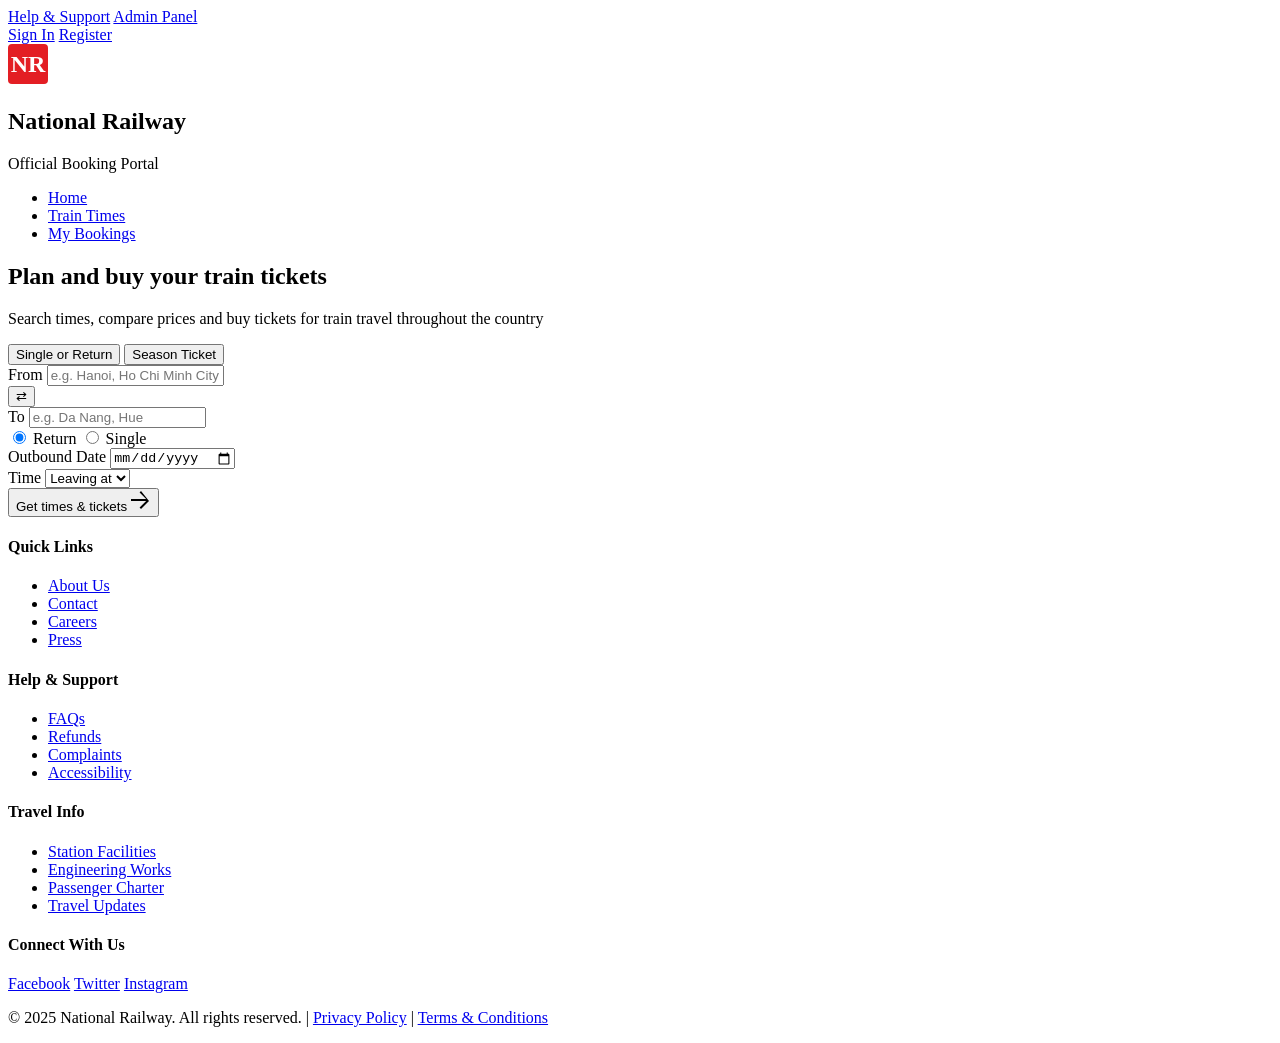
==== src/main/resources/static/index.html @ 2c06e103 "feat: Add complete frontend HTML pages for railway booking - Add homepage with train search - Add lo" ====
<!DOCTYPE html>
<html lang="en">
<head>
    <meta charset="UTF-8">
    <meta name="viewport" content="width=device-width, initial-scale=1.0">
    <title>National Railway - Book Train Tickets</title>
    <link rel="stylesheet" href="css/style.css">
    
    <!-- API Configuration -->
    <script src="js/config.js"></script>
    <!-- Mock API - Để test không cần backend -->
    <script src="js/mock-api.js"></script>
</head>
<body>
    <!-- Top Bar -->
    <div class="top-bar">
        <div class="container">
            <div class="top-bar-content">
                <div class="top-links">
                    <a href="#">Help & Support</a>
                    <a href="admin.html">Admin Panel</a>
                </div>
                <div class="top-auth">
                    <a href="login.html" class="btn-link">Sign In</a>
                    <a href="register.html" class="btn-link">Register</a>
                </div>
            </div>
        </div>
    </div>

    <header>
        <nav class="navbar">
            <div class="container">
                <div class="logo">
                    <div class="logo-icon">
                        <svg width="40" height="40" viewBox="0 0 40 40">
                            <rect width="40" height="40" fill="#E31E24" rx="4"/>
                            <text x="20" y="28" font-size="24" font-weight="bold" fill="white" text-anchor="middle">NR</text>
                        </svg>
                    </div>
                    <div class="logo-text">
                        <h1>National Railway</h1>
                        <span>Official Booking Portal</span>
                    </div>
                </div>
                <ul class="nav-menu">
                    <li><a href="index.html" class="active">Home</a></li>
                    <li><a href="times.html">Train Times</a></li>
                    <li><a href="bookings.html">My Bookings</a></li>
                </ul>
            </div>
        </nav>
    </header>

    <main>
        <section class="hero-banner">
            <div class="container">
                <div class="hero-content">
                    <h2>Plan and buy your train tickets</h2>
                    <p>Search times, compare prices and buy tickets for train travel throughout the country</p>
                </div>
            </div>
        </section>

        <section class="search-section">
            <div class="container">
                <div class="journey-planner">
                    <div class="planner-tabs">
                        <button class="tab-btn active">Single or Return</button>
                        <button class="tab-btn">Season Ticket</button>
                    </div>
                    <form id="searchForm" class="journey-form">
                        <div class="form-main">
                            <div class="journey-stations">
                                <div class="station-input-group autocomplete-wrapper">
                                    <label for="source">From</label>
                                    <input type="text" id="source" name="source" placeholder="e.g. Hanoi, Ho Chi Minh City" required autocomplete="off">
                                    <div id="source-suggestions" class="suggestions-box"></div>
                                </div>
                                <button type="button" class="swap-btn" title="Swap stations">⇄</button>
                                <div class="station-input-group autocomplete-wrapper">
                                    <label for="destination">To</label>
                                    <input type="text" id="destination" name="destination" placeholder="e.g. Da Nang, Hue" required autocomplete="off">
                                    <div id="destination-suggestions" class="suggestions-box"></div>
                                </div>
                            </div>
                            
                            <div class="journey-details">
                                <div class="detail-group">
                                    <label>
                                        <input type="radio" name="journeyType" value="return" checked> Return
                                    </label>
                                    <label>
                                        <input type="radio" name="journeyType" value="single"> Single
                                    </label>
                                </div>
                                
                                <div class="date-time-group">
                                    <div class="form-field">
                                        <label for="outbound-date">Outbound Date</label>
                                        <input type="date" id="outbound-date" name="date" required>
                                    </div>
                                    <div class="form-field">
                                        <label for="outbound-time">Time</label>
                                        <select id="outbound-time">
                                            <option>Leaving at</option>
                                            <option>Arriving by</option>
                                        </select>
                                    </div>
                                </div>
                            </div>
                            
                            <div class="journey-actions">
                                <button type="submit" class="btn-search">
                                    <span>Get times & tickets</span>
                                    <svg width="20" height="20" viewBox="0 0 20 20" fill="currentColor">
                                        <path d="M10 0L8.59 1.41 15.17 8H0v2h15.17l-6.58 6.59L10 18l8-8z"/>
                                    </svg>
                                </button>
                            </div>
                        </div>
                    </form>
                </div>
            </div>
        </section>
    </main>

    <footer class="footer">
        <div class="container">
            <div class="footer-content">
                <div class="footer-section">
                    <h4>Quick Links</h4>
                    <ul>
                        <li><a href="#">About Us</a></li>
                        <li><a href="#">Contact</a></li>
                        <li><a href="#">Careers</a></li>
                        <li><a href="#">Press</a></li>
                    </ul>
                </div>
                <div class="footer-section">
                    <h4>Help & Support</h4>
                    <ul>
                        <li><a href="#">FAQs</a></li>
                        <li><a href="#">Refunds</a></li>
                        <li><a href="#">Complaints</a></li>
                        <li><a href="#">Accessibility</a></li>
                    </ul>
                </div>
                <div class="footer-section">
                    <h4>Travel Info</h4>
                    <ul>
                        <li><a href="#">Station Facilities</a></li>
                        <li><a href="#">Engineering Works</a></li>
                        <li><a href="#">Passenger Charter</a></li>
                        <li><a href="#">Travel Updates</a></li>
                    </ul>
                </div>
                <div class="footer-section">
                    <h4>Connect With Us</h4>
                    <div class="social-links">
                        <a href="#">Facebook</a>
                        <a href="#">Twitter</a>
                        <a href="#">Instagram</a>
                    </div>
                </div>
            </div>
            <div class="footer-bottom">
                <p>&copy; 2025 National Railway. All rights reserved. | <a href="#">Privacy Policy</a> | <a href="#">Terms & Conditions</a></p>
            </div>
        </div>
    </footer>

    <script src="js/animations.js"></script>
    <script src="js/autocomplete.js"></script>
    <script src="js/main.js"></script>
</body>
</html>
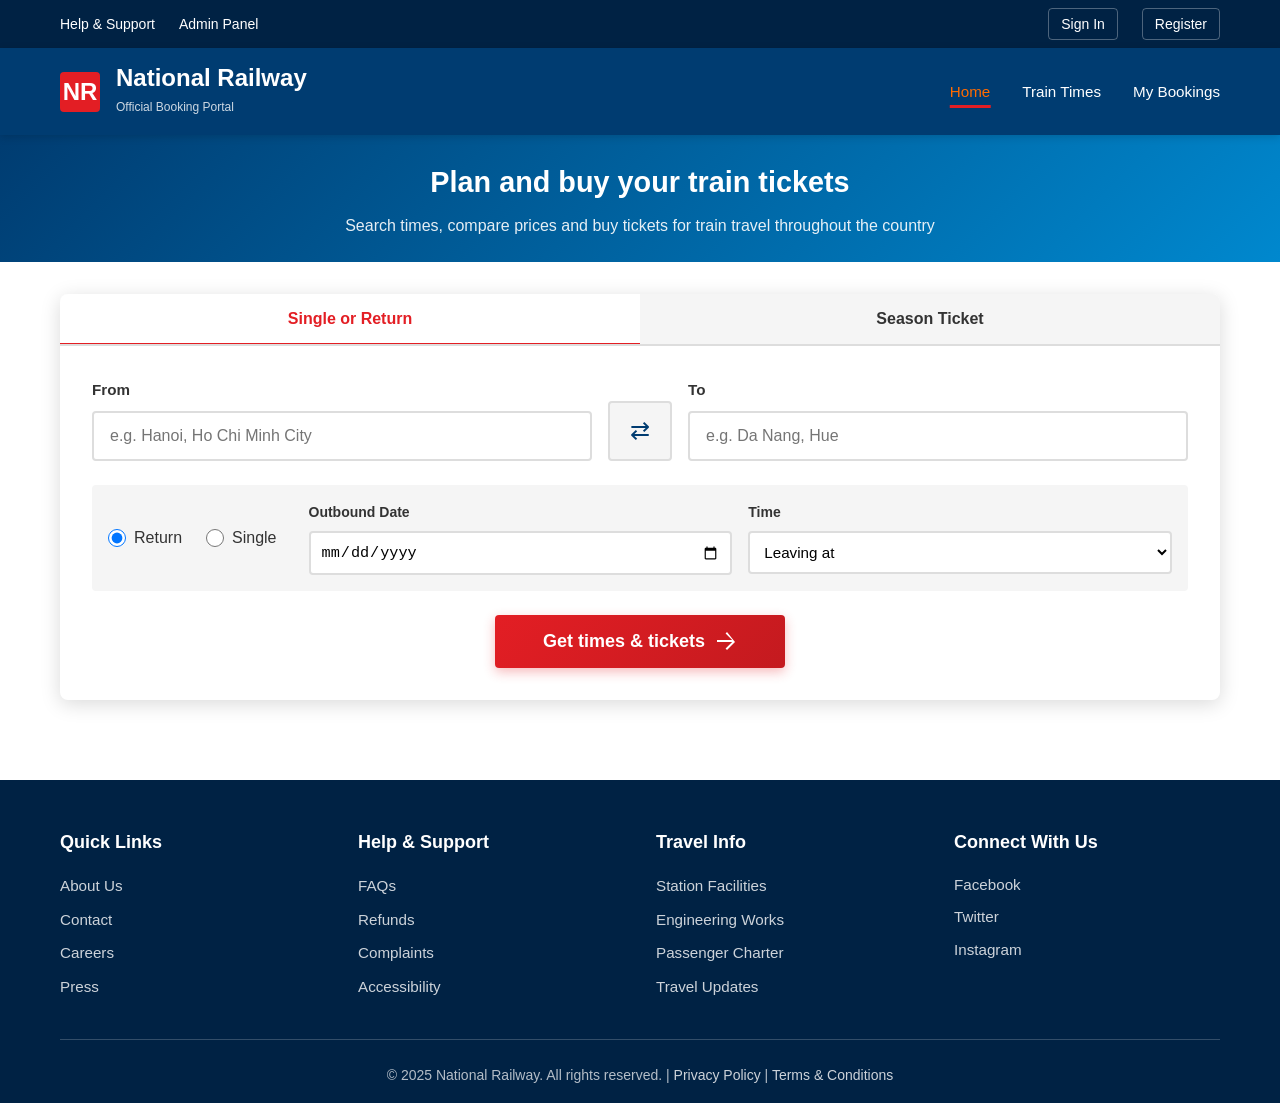
==== commit 3ee3d775: "feat: connect login frontend to backend" ====
--- a/src/main/resources/static/index.html
+++ b/src/main/resources/static/index.html
@@ -1,177 +1,230 @@
 <!DOCTYPE html>
 <html lang="en">
-<head>
-    <meta charset="UTF-8">
-    <meta name="viewport" content="width=device-width, initial-scale=1.0">
+  <head>
+    <meta charset="UTF-8" />
+    <meta name="viewport" content="width=device-width, initial-scale=1.0" />
     <title>National Railway - Book Train Tickets</title>
-    <link rel="stylesheet" href="css/style.css">
-    
+    <link rel="stylesheet" href="css/style.css" />
+
     <!-- API Configuration -->
     <script src="js/config.js"></script>
     <!-- Mock API - Để test không cần backend -->
     <script src="js/mock-api.js"></script>
-</head>
-<body>
+  </head>
+  <body>
     <!-- Top Bar -->
     <div class="top-bar">
+      <div class="container">
+        <div class="top-bar-content">
+          <div class="top-links">
+            <a href="#">Help & Support</a>
+            <a href="admin.html">Admin Panel</a>
+          </div>
+          <div class="top-auth">
+            <a href="login.html" class="btn-link">Sign In</a>
+            <a href="register.html" class="btn-link">Register</a>
+          </div>
+        </div>
+      </div>
+    </div>
+
+    <header>
+      <nav class="navbar">
         <div class="container">
-            <div class="top-bar-content">
-                <div class="top-links">
-                    <a href="#">Help & Support</a>
-                    <a href="admin.html">Admin Panel</a>
+          <div class="logo">
+            <div class="logo-icon">
+              <svg width="40" height="40" viewBox="0 0 40 40">
+                <rect width="40" height="40" fill="#E31E24" rx="4" />
+                <text
+                  x="20"
+                  y="28"
+                  font-size="24"
+                  font-weight="bold"
+                  fill="white"
+                  text-anchor="middle"
+                >
+                  NR
+                </text>
+              </svg>
+            </div>
+            <div class="logo-text">
+              <h1>National Railway</h1>
+              <span>Official Booking Portal</span>
+            </div>
+          </div>
+          <ul class="nav-menu">
+            <li><a href="index.html" class="active">Home</a></li>
+            <li><a href="times.html">Train Times</a></li>
+            <li><a href="bookings.html">My Bookings</a></li>
+          </ul>
+        </div>
+      </nav>
+    </header>
+
+    <main>
+      <section class="hero-banner">
+        <div class="container">
+          <div class="hero-content">
+            <h2>Plan and buy your train tickets</h2>
+            <p>
+              Search times, compare prices and buy tickets for train travel
+              throughout the country
+            </p>
+          </div>
+        </div>
+      </section>
+
+      <section class="search-section">
+        <div class="container">
+          <div class="journey-planner">
+            <div class="planner-tabs">
+              <button class="tab-btn active">Single or Return</button>
+              <button class="tab-btn">Season Ticket</button>
+            </div>
+            <form id="searchForm" class="journey-form">
+              <div class="form-main">
+                <div class="journey-stations">
+                  <div class="station-input-group autocomplete-wrapper">
+                    <label for="source">From</label>
+                    <input
+                      type="text"
+                      id="source"
+                      name="source"
+                      placeholder="e.g. Hanoi, Ho Chi Minh City"
+                      required
+                      autocomplete="off"
+                    />
+                    <div id="source-suggestions" class="suggestions-box"></div>
+                  </div>
+                  <button type="button" class="swap-btn" title="Swap stations">
+                    ⇄
+                  </button>
+                  <div class="station-input-group autocomplete-wrapper">
+                    <label for="destination">To</label>
+                    <input
+                      type="text"
+                      id="destination"
+                      name="destination"
+                      placeholder="e.g. Da Nang, Hue"
+                      required
+                      autocomplete="off"
+                    />
+                    <div
+                      id="destination-suggestions"
+                      class="suggestions-box"
+                    ></div>
+                  </div>
                 </div>
-                <div class="top-auth">
-                    <a href="login.html" class="btn-link">Sign In</a>
-                    <a href="register.html" class="btn-link">Register</a>
+
+                <div class="journey-details">
+                  <div class="detail-group">
+                    <label>
+                      <input
+                        type="radio"
+                        name="journeyType"
+                        value="return"
+                        checked
+                      />
+                      Return
+                    </label>
+                    <label>
+                      <input type="radio" name="journeyType" value="single" />
+                      Single
+                    </label>
+                  </div>
+
+                  <div class="date-time-group">
+                    <div class="form-field">
+                      <label for="outbound-date">Outbound Date</label>
+                      <input
+                        type="date"
+                        id="outbound-date"
+                        name="date"
+                        required
+                      />
+                    </div>
+                    <div class="form-field">
+                      <label for="outbound-time">Time</label>
+                      <select id="outbound-time">
+                        <option>Leaving at</option>
+                        <option>Arriving by</option>
+                      </select>
+                    </div>
+                  </div>
                 </div>
-            </div>
-        </div>
-    </div>
-
-    <header>
-        <nav class="navbar">
-            <div class="container">
-                <div class="logo">
-                    <div class="logo-icon">
-                        <svg width="40" height="40" viewBox="0 0 40 40">
-                            <rect width="40" height="40" fill="#E31E24" rx="4"/>
-                            <text x="20" y="28" font-size="24" font-weight="bold" fill="white" text-anchor="middle">NR</text>
-                        </svg>
-                    </div>
-                    <div class="logo-text">
-                        <h1>National Railway</h1>
-                        <span>Official Booking Portal</span>
-                    </div>
+
+                <div class="journey-actions">
+                  <button type="submit" class="btn-search">
+                    <span>Get times & tickets</span>
+                    <svg
+                      width="20"
+                      height="20"
+                      viewBox="0 0 20 20"
+                      fill="currentColor"
+                    >
+                      <path
+                        d="M10 0L8.59 1.41 15.17 8H0v2h15.17l-6.58 6.59L10 18l8-8z"
+                      />
+                    </svg>
+                  </button>
                 </div>
-                <ul class="nav-menu">
-                    <li><a href="index.html" class="active">Home</a></li>
-                    <li><a href="times.html">Train Times</a></li>
-                    <li><a href="bookings.html">My Bookings</a></li>
-                </ul>
-            </div>
-        </nav>
-    </header>
-
-    <main>
-        <section class="hero-banner">
-            <div class="container">
-                <div class="hero-content">
-                    <h2>Plan and buy your train tickets</h2>
-                    <p>Search times, compare prices and buy tickets for train travel throughout the country</p>
-                </div>
-            </div>
-        </section>
-
-        <section class="search-section">
-            <div class="container">
-                <div class="journey-planner">
-                    <div class="planner-tabs">
-                        <button class="tab-btn active">Single or Return</button>
-                        <button class="tab-btn">Season Ticket</button>
-                    </div>
-                    <form id="searchForm" class="journey-form">
-                        <div class="form-main">
-                            <div class="journey-stations">
-                                <div class="station-input-group autocomplete-wrapper">
-                                    <label for="source">From</label>
-                                    <input type="text" id="source" name="source" placeholder="e.g. Hanoi, Ho Chi Minh City" required autocomplete="off">
-                                    <div id="source-suggestions" class="suggestions-box"></div>
-                                </div>
-                                <button type="button" class="swap-btn" title="Swap stations">⇄</button>
-                                <div class="station-input-group autocomplete-wrapper">
-                                    <label for="destination">To</label>
-                                    <input type="text" id="destination" name="destination" placeholder="e.g. Da Nang, Hue" required autocomplete="off">
-                                    <div id="destination-suggestions" class="suggestions-box"></div>
-                                </div>
-                            </div>
-                            
-                            <div class="journey-details">
-                                <div class="detail-group">
-                                    <label>
-                                        <input type="radio" name="journeyType" value="return" checked> Return
-                                    </label>
-                                    <label>
-                                        <input type="radio" name="journeyType" value="single"> Single
-                                    </label>
-                                </div>
-                                
-                                <div class="date-time-group">
-                                    <div class="form-field">
-                                        <label for="outbound-date">Outbound Date</label>
-                                        <input type="date" id="outbound-date" name="date" required>
-                                    </div>
-                                    <div class="form-field">
-                                        <label for="outbound-time">Time</label>
-                                        <select id="outbound-time">
-                                            <option>Leaving at</option>
-                                            <option>Arriving by</option>
-                                        </select>
-                                    </div>
-                                </div>
-                            </div>
-                            
-                            <div class="journey-actions">
-                                <button type="submit" class="btn-search">
-                                    <span>Get times & tickets</span>
-                                    <svg width="20" height="20" viewBox="0 0 20 20" fill="currentColor">
-                                        <path d="M10 0L8.59 1.41 15.17 8H0v2h15.17l-6.58 6.59L10 18l8-8z"/>
-                                    </svg>
-                                </button>
-                            </div>
-                        </div>
-                    </form>
-                </div>
-            </div>
-        </section>
+              </div>
+            </form>
+          </div>
+        </div>
+      </section>
     </main>
 
     <footer class="footer">
-        <div class="container">
-            <div class="footer-content">
-                <div class="footer-section">
-                    <h4>Quick Links</h4>
-                    <ul>
-                        <li><a href="#">About Us</a></li>
-                        <li><a href="#">Contact</a></li>
-                        <li><a href="#">Careers</a></li>
-                        <li><a href="#">Press</a></li>
-                    </ul>
-                </div>
-                <div class="footer-section">
-                    <h4>Help & Support</h4>
-                    <ul>
-                        <li><a href="#">FAQs</a></li>
-                        <li><a href="#">Refunds</a></li>
-                        <li><a href="#">Complaints</a></li>
-                        <li><a href="#">Accessibility</a></li>
-                    </ul>
-                </div>
-                <div class="footer-section">
-                    <h4>Travel Info</h4>
-                    <ul>
-                        <li><a href="#">Station Facilities</a></li>
-                        <li><a href="#">Engineering Works</a></li>
-                        <li><a href="#">Passenger Charter</a></li>
-                        <li><a href="#">Travel Updates</a></li>
-                    </ul>
-                </div>
-                <div class="footer-section">
-                    <h4>Connect With Us</h4>
-                    <div class="social-links">
-                        <a href="#">Facebook</a>
-                        <a href="#">Twitter</a>
-                        <a href="#">Instagram</a>
-                    </div>
-                </div>
-            </div>
-            <div class="footer-bottom">
-                <p>&copy; 2025 National Railway. All rights reserved. | <a href="#">Privacy Policy</a> | <a href="#">Terms & Conditions</a></p>
-            </div>
-        </div>
+      <div class="container">
+        <div class="footer-content">
+          <div class="footer-section">
+            <h4>Quick Links</h4>
+            <ul>
+              <li><a href="#">About Us</a></li>
+              <li><a href="#">Contact</a></li>
+              <li><a href="#">Careers</a></li>
+              <li><a href="#">Press</a></li>
+            </ul>
+          </div>
+          <div class="footer-section">
+            <h4>Help & Support</h4>
+            <ul>
+              <li><a href="#">FAQs</a></li>
+              <li><a href="#">Refunds</a></li>
+              <li><a href="#">Complaints</a></li>
+              <li><a href="#">Accessibility</a></li>
+            </ul>
+          </div>
+          <div class="footer-section">
+            <h4>Travel Info</h4>
+            <ul>
+              <li><a href="#">Station Facilities</a></li>
+              <li><a href="#">Engineering Works</a></li>
+              <li><a href="#">Passenger Charter</a></li>
+              <li><a href="#">Travel Updates</a></li>
+            </ul>
+          </div>
+          <div class="footer-section">
+            <h4>Connect With Us</h4>
+            <div class="social-links">
+              <a href="#">Facebook</a>
+              <a href="#">Twitter</a>
+              <a href="#">Instagram</a>
+            </div>
+          </div>
+        </div>
+        <div class="footer-bottom">
+          <p>
+            &copy; 2025 National Railway. All rights reserved. |
+            <a href="#">Privacy Policy</a> | <a href="#">Terms & Conditions</a>
+          </p>
+        </div>
+      </div>
     </footer>
 
     <script src="js/animations.js"></script>
     <script src="js/autocomplete.js"></script>
     <script src="js/main.js"></script>
-</body>
+  </body>
 </html>
--- a/src/main/resources/static/css/style.css
+++ b/src/main/resources/static/css/style.css
@@ -0,0 +1,2717 @@
+* {
+    margin: 0;
+    padding: 0;
+    box-sizing: border-box;
+}
+
+:root {
+    /* National Rail UK Colors */
+    --primary-red: #E31E24;
+    --primary-navy: #003C71;
+    --dark-navy: #002244;
+    --light-blue: #0088CE;
+    --success-green: #00AA4F;
+    --warning-orange: #FF6B00;
+    --dark-text: #333333;
+    --light-gray: #F5F5F5;
+    --border-gray: #DDDDDD;
+    --white: #FFFFFF;
+}
+
+/* Smooth Scrolling */
+html {
+    scroll-behavior: smooth;
+    scroll-padding-top: 100px;
+}
+
+body {
+    font-family: -apple-system, BlinkMacSystemFont, 'Segoe UI', 'Helvetica Neue', Arial, sans-serif;
+    line-height: 1.6;
+    color: var(--dark-text);
+    background-color: var(--white);
+    overflow-x: hidden;
+    margin: 0;
+    padding: 0;
+}
+
+/* Keyframe Animations */
+@keyframes trainMove {
+    0% {
+        transform: translateX(-100%);
+    }
+    100% {
+        transform: translateX(100vw);
+    }
+}
+
+@keyframes smokeAnimation {
+    0% {
+        transform: translateY(0) scale(1);
+        opacity: 0.7;
+    }
+    100% {
+        transform: translateY(-50px) scale(1.5);
+        opacity: 0;
+    }
+}
+
+@keyframes fadeInUp {
+    from {
+        opacity: 0;
+        transform: translateY(30px);
+    }
+    to {
+        opacity: 1;
+        transform: translateY(0);
+    }
+}
+
+@keyframes fadeInDown {
+    from {
+        opacity: 0;
+        transform: translateY(-30px);
+    }
+    to {
+        opacity: 1;
+        transform: translateY(0);
+    }
+}
+
+@keyframes slideInLeft {
+    from {
+        opacity: 0;
+        transform: translateX(-50px);
+    }
+    to {
+        opacity: 1;
+        transform: translateX(0);
+    }
+}
+
+@keyframes slideInRight {
+    from {
+        opacity: 0;
+        transform: translateX(50px);
+    }
+    to {
+        opacity: 1;
+        transform: translateX(0);
+    }
+}
+
+@keyframes pulse {
+    0%, 100% {
+        transform: scale(1);
+    }
+    50% {
+        transform: scale(1.05);
+    }
+}
+
+@keyframes shimmer {
+    0% {
+        background-position: -1000px 0;
+    }
+    100% {
+        background-position: 1000px 0;
+    }
+}
+
+@keyframes float {
+    0%, 100% {
+        transform: translateY(0);
+    }
+    50% {
+        transform: translateY(-10px);
+    }
+}
+
+.container {
+    max-width: 1200px;
+    margin: 0 auto;
+    padding: 0 20px;
+}
+
+/* Top Bar */
+.top-bar {
+    background-color: var(--dark-navy);
+    color: white;
+    padding: 0.5rem 0;
+    font-size: 0.875rem;
+    position: relative;
+    z-index: 100;
+    animation: fadeInDown 0.3s ease-out;
+}
+
+.top-bar-content {
+    display: flex;
+    justify-content: space-between;
+    align-items: center;
+}
+
+.top-links, .top-auth {
+    display: flex;
+    gap: 1.5rem;
+}
+
+.top-bar a {
+    color: white;
+    text-decoration: none;
+    transition: all 0.3s ease;
+    position: relative;
+}
+
+.top-bar a::after {
+    content: '';
+    position: absolute;
+    bottom: -3px;
+    left: 0;
+    width: 0;
+    height: 2px;
+    background: var(--primary-red);
+    transition: width 0.3s ease;
+}
+
+.top-bar a:hover::after {
+    width: 100%;
+}
+
+.top-bar a:hover {
+    opacity: 0.9;
+    transform: translateY(-2px);
+}
+
+.btn-link {
+    padding: 0.25rem 0.75rem;
+    border: 1px solid rgba(255, 255, 255, 0.3);
+    border-radius: 4px;
+    transition: all 0.3s ease;
+}
+
+.btn-link:hover {
+    background: rgba(255, 255, 255, 0.1);
+    border-color: var(--primary-red);
+    transform: translateY(-2px);
+}
+
+.btn-link:hover::after {
+    display: none;
+}
+
+/* Navbar */
+.navbar {
+    background-color: var(--primary-navy);
+    color: white;
+    padding: 1rem 0;
+    box-shadow: 0 2px 8px rgba(0, 0, 0, 0.15);
+    position: relative;
+    z-index: 100;
+    animation: fadeInDown 0.4s ease-out 0.1s both;
+    transition: all 0.3s ease;
+}
+
+.navbar:hover {
+    box-shadow: 0 4px 12px rgba(0, 0, 0, 0.2);
+}
+
+.navbar .container {
+    display: flex;
+    justify-content: space-between;
+    align-items: center;
+}
+
+.logo {
+    display: flex;
+    align-items: center;
+    gap: 1rem;
+    animation: slideInLeft 0.5s ease-out 0.2s both;
+    cursor: pointer;
+    transition: transform 0.3s ease;
+}
+
+.logo:hover {
+    transform: scale(1.05);
+}
+
+.logo-icon svg {
+    display: block;
+    transition: transform 0.3s ease;
+}
+
+.logo:hover .logo-icon svg {
+    transform: rotate(5deg);
+}
+
+.logo-text h1 {
+    font-size: 1.5rem;
+    font-weight: 700;
+    color: white;
+    line-height: 1.2;
+    transition: color 0.3s ease;
+}
+
+.logo:hover .logo-text h1 {
+    color: var(--warning-orange);
+}
+
+.logo-text span {
+    font-size: 0.75rem;
+    color: rgba(255, 255, 255, 0.8);
+    font-weight: 400;
+}
+
+.nav-menu {
+    display: flex;
+    list-style: none;
+    gap: 2rem;
+    animation: slideInRight 1s ease-out 0.6s both;
+}
+
+.nav-menu li {
+    transform: translateY(0);
+    transition: transform 0.3s ease;
+}
+
+.nav-menu li:hover {
+    transform: translateY(-3px);
+}
+
+.nav-menu a {
+    color: white;
+    text-decoration: none;
+    font-weight: 500;
+    font-size: 0.95rem;
+    transition: all 0.3s ease;
+    padding: 0.5rem 0;
+    border-bottom: 3px solid transparent;
+    position: relative;
+    overflow: hidden;
+}
+
+.nav-menu a::before {
+    content: '';
+    position: absolute;
+    bottom: 0;
+    left: 50%;
+    width: 0;
+    height: 3px;
+    background: var(--primary-red);
+    transition: all 0.3s ease;
+    transform: translateX(-50%);
+}
+
+.nav-menu a:hover::before,
+.nav-menu a.active::before {
+    width: 100%;
+}
+
+.nav-menu a:hover,
+.nav-menu a.active {
+    color: var(--warning-orange);
+    border-bottom-color: transparent;
+}
+
+/* Hero Banner */
+.hero-banner {
+    background: linear-gradient(135deg, var(--primary-navy) 0%, var(--light-blue) 100%);
+    color: white;
+    padding: 1.5rem 0;
+    text-align: center;
+    margin-top: 0;
+    position: static !important;
+    transform: none !important;
+    will-change: auto !important;
+}
+
+.hero-content h2 {
+    font-size: 1.8rem;
+    margin-bottom: 0.5rem;
+    font-weight: 700;
+    position: static !important;
+    transform: none !important;
+}
+
+.hero-content p {
+    font-size: 1rem;
+    opacity: 0.9;
+    position: static !important;
+    transform: none !important;
+}
+
+/* Search Section - Journey Planner */
+.search-section {
+    padding: 2rem 0;
+    margin-top: 0;
+    position: relative;
+    z-index: 10;
+    background: white;
+}
+
+.journey-planner {
+    background: white;
+    border-radius: 8px;
+    box-shadow: 0 4px 20px rgba(0, 0, 0, 0.15);
+    overflow: hidden;
+    animation: fadeInUp 0.4s ease-out 0.5s both;
+    transition: all 0.3s ease;
+}
+
+.journey-planner:hover {
+    box-shadow: 0 8px 30px rgba(0, 0, 0, 0.2);
+    transform: translateY(-5px);
+}
+
+.planner-tabs {
+    display: flex;
+    background-color: var(--light-gray);
+    border-bottom: 2px solid var(--border-gray);
+}
+
+.tab-btn {
+    flex: 1;
+    padding: 1rem 2rem;
+    background: transparent;
+    border: none;
+    font-size: 1rem;
+    font-weight: 600;
+    color: var(--dark-text);
+    cursor: pointer;
+    transition: all 0.3s ease;
+    position: relative;
+}
+
+.tab-btn::after {
+    content: '';
+    position: absolute;
+    bottom: -2px;
+    left: 0;
+    width: 0;
+    height: 3px;
+    background: var(--primary-red);
+    transition: width 0.3s ease;
+}
+
+.tab-btn:hover::after {
+    width: 100%;
+}
+
+.tab-btn.active {
+    background: white;
+    color: var(--primary-red);
+}
+
+.tab-btn.active::after {
+    width: 100%;
+}
+
+.journey-form {
+    padding: 2rem;
+}
+
+.journey-stations {
+    display: flex;
+    align-items: flex-end;
+    gap: 1rem;
+    margin-bottom: 1.5rem;
+}
+
+.station-input-group {
+    flex: 1;
+}
+
+.station-input-group label {
+    display: block;
+    font-weight: 600;
+    margin-bottom: 0.5rem;
+    color: var(--dark-text);
+    font-size: 0.95rem;
+}
+
+.station-input-group input {
+    width: 100%;
+    padding: 0.875rem 1rem;
+    border: 2px solid var(--border-gray);
+    border-radius: 4px;
+    font-size: 1rem;
+    transition: border-color 0.3s;
+}
+
+.station-input-group input:focus {
+    outline: none;
+    border-color: var(--primary-navy);
+}
+
+.swap-btn {
+    padding: 0.875rem 1.25rem;
+    background-color: var(--light-gray);
+    border: 2px solid var(--border-gray);
+    border-radius: 4px;
+    font-size: 1.5rem;
+    color: var(--primary-navy);
+    cursor: pointer;
+    transition: all 0.3s;
+}
+
+.swap-btn:hover {
+    background-color: var(--primary-navy);
+    color: white;
+}
+
+.journey-details {
+    display: flex;
+    gap: 2rem;
+    margin-bottom: 1.5rem;
+    padding: 1rem;
+    background-color: var(--light-gray);
+    border-radius: 4px;
+}
+
+.detail-group {
+    display: flex;
+    gap: 1.5rem;
+    align-items: center;
+}
+
+.detail-group label {
+    display: flex;
+    align-items: center;
+    gap: 0.5rem;
+    font-weight: 500;
+    cursor: pointer;
+}
+
+.detail-group input[type="radio"] {
+    width: 18px;
+    height: 18px;
+    cursor: pointer;
+}
+
+.date-time-group {
+    display: flex;
+    gap: 1rem;
+    flex: 1;
+}
+
+.form-field {
+    flex: 1;
+}
+
+.form-field label {
+    display: block;
+    font-weight: 600;
+    margin-bottom: 0.5rem;
+    font-size: 0.875rem;
+}
+
+.form-field input,
+.form-field select {
+    width: 100%;
+    padding: 0.625rem;
+    border: 2px solid var(--border-gray);
+    border-radius: 4px;
+    font-size: 0.95rem;
+    background: white;
+}
+
+.journey-actions {
+    display: flex;
+    justify-content: center;
+}
+
+.btn-search {
+    display: flex;
+    align-items: center;
+    gap: 0.75rem;
+    padding: 1rem 3rem;
+    background-color: var(--primary-red);
+    color: white;
+    border: none;
+    border-radius: 4px;
+    font-size: 1.125rem;
+    font-weight: 700;
+    cursor: pointer;
+    transition: all 0.3s;
+    box-shadow: 0 4px 12px rgba(227, 30, 36, 0.3);
+}
+
+.btn-search:hover {
+    background-color: #C41A1F;
+    transform: translateY(-2px);
+    box-shadow: 0 6px 16px rgba(227, 30, 36, 0.4);
+}
+
+/* Info Cards */
+.info-cards {
+    padding: 3rem 0;
+    background-color: var(--light-gray);
+    position: relative;
+    overflow: hidden;
+}
+
+.cards-grid {
+    display: grid;
+    grid-template-columns: repeat(auto-fit, minmax(280px, 1fr));
+    gap: 1.5rem;
+}
+
+.info-card {
+    background: white;
+    padding: 2rem;
+    border-radius: 8px;
+    box-shadow: 0 2px 8px rgba(0, 0, 0, 0.1);
+    transition: all 0.4s cubic-bezier(0.175, 0.885, 0.32, 1.275);
+    border-left: 4px solid;
+    opacity: 0;
+    animation: fadeInUp 0.4s ease-out forwards;
+    position: relative;
+    overflow: hidden;
+}
+
+.info-card:nth-child(1) { animation-delay: 0.6s; }
+.info-card:nth-child(2) { animation-delay: 0.7s; }
+.info-card:nth-child(3) { animation-delay: 0.8s; }
+.info-card:nth-child(4) { animation-delay: 0.9s; }
+
+.info-card::before {
+    content: '';
+    position: absolute;
+    top: 0;
+    left: -100%;
+    width: 100%;
+    height: 100%;
+    background: linear-gradient(90deg, transparent, rgba(255,255,255,0.4), transparent);
+    transition: left 0.5s;
+}
+
+.info-card:hover::before {
+    left: 100%;
+}
+
+.info-card:hover {
+    transform: translateY(-10px) scale(1.03);
+    box-shadow: 0 12px 30px rgba(0, 0, 0, 0.2);
+}
+
+.card-red { border-left-color: var(--primary-red); }
+.card-blue { border-left-color: var(--primary-navy); }
+.card-green { border-left-color: var(--success-green); }
+.card-orange { border-left-color: var(--warning-orange); }
+
+.info-card .card-icon {
+    font-size: 2.5rem;
+    margin-bottom: 1rem;
+    display: inline-block;
+    animation: float 3s ease-in-out infinite;
+    transition: transform 0.3s ease;
+}
+
+.info-card:hover .card-icon {
+    transform: scale(1.2) rotate(5deg);
+}
+
+.info-card h3 {
+    font-size: 1.5rem;
+    color: var(--dark-text);
+    margin-bottom: 0.75rem;
+    font-weight: 700;
+    transition: color 0.3s ease;
+}
+
+.info-card:hover h3 {
+    color: var(--primary-red);
+}
+
+.info-card p {
+    color: #666;
+    margin-bottom: 1rem;
+    line-height: 1.6;
+    transition: color 0.3s ease;
+}
+
+.card-link {
+    display: inline-block;
+    color: var(--primary-navy);
+    font-weight: 600;
+    text-decoration: none;
+    transition: all 0.3s ease;
+    position: relative;
+    padding-bottom: 2px;
+}
+
+.card-link::after {
+    content: '';
+    position: absolute;
+    bottom: 0;
+    left: 0;
+    width: 0;
+    height: 2px;
+    background: var(--primary-red);
+    transition: width 0.3s ease;
+}
+
+.card-link:hover::after {
+    width: 100%;
+}
+
+.card-link:hover {
+    color: var(--primary-red);
+    transform: translateX(5px);
+}
+
+/* Features Section */
+.features {
+    padding: 3rem 0;
+    background: white;
+    position: relative;
+}
+
+.features h3 {
+    text-align: center;
+    font-size: 2rem;
+    margin-bottom: 2rem;
+    color: var(--dark-text);
+    font-weight: 700;
+    opacity: 0;
+    animation: fadeInUp 0.4s ease-out 1s forwards;
+}
+
+.feature-grid {
+    display: grid;
+    grid-template-columns: repeat(auto-fit, minmax(250px, 1fr));
+    gap: 2rem;
+}
+
+.feature-card {
+    text-align: center;
+    padding: 2rem;
+    background: var(--light-gray);
+    border-radius: 8px;
+    transition: all 0.4s cubic-bezier(0.175, 0.885, 0.32, 1.275);
+    opacity: 0;
+    animation: fadeInUp 0.4s ease-out forwards;
+    cursor: pointer;
+    position: relative;
+    overflow: hidden;
+}
+
+.feature-card:nth-child(1) { animation-delay: 1.1s; }
+.feature-card:nth-child(2) { animation-delay: 1.2s; }
+.feature-card:nth-child(3) { animation-delay: 1.3s; }
+.feature-card:nth-child(4) { animation-delay: 1.4s; }
+
+.feature-card::before {
+    content: '';
+    position: absolute;
+    top: 50%;
+    left: 50%;
+    width: 0;
+    height: 0;
+    border-radius: 50%;
+    background: rgba(227, 30, 36, 0.1);
+    transform: translate(-50%, -50%);
+    transition: width 0.6s, height 0.6s;
+}
+
+.feature-card:hover::before {
+    width: 300px;
+    height: 300px;
+}
+
+.feature-card:hover {
+    transform: translateY(-10px) scale(1.05);
+    background: white;
+    box-shadow: 0 10px 30px rgba(0, 0, 0, 0.15);
+}
+
+.feature-card .icon {
+    font-size: 3rem;
+    margin-bottom: 1rem;
+    display: inline-block;
+    transition: all 0.3s ease;
+    position: relative;
+    z-index: 1;
+}
+
+.feature-card:hover .icon {
+    transform: scale(1.3) rotate(10deg);
+    animation: pulse 1s ease-in-out infinite;
+}
+
+.feature-card h4 {
+    font-size: 1.25rem;
+    margin-bottom: 0.75rem;
+    color: var(--dark-text);
+    font-weight: 600;
+    transition: color 0.3s ease;
+    position: relative;
+    z-index: 1;
+}
+
+.feature-card:hover h4 {
+    color: var(--primary-red);
+}
+
+.feature-card p {
+    color: #666;
+    line-height: 1.6;
+}
+
+/* Footer */
+.footer {
+    background-color: var(--dark-navy);
+    color: white;
+    padding: 3rem 0 1rem;
+    margin-top: 3rem;
+}
+
+.footer-content {
+    display: grid;
+    grid-template-columns: repeat(auto-fit, minmax(200px, 1fr));
+    gap: 2rem;
+    margin-bottom: 2rem;
+}
+
+.footer-section h4 {
+    font-size: 1.125rem;
+    margin-bottom: 1rem;
+    font-weight: 600;
+    color: white;
+}
+
+.footer-section ul {
+    list-style: none;
+}
+
+.footer-section ul li {
+    margin-bottom: 0.5rem;
+}
+
+.footer-section a {
+    color: rgba(255, 255, 255, 0.8);
+    text-decoration: none;
+    font-size: 0.95rem;
+    transition: color 0.3s;
+}
+
+.footer-section a:hover {
+    color: white;
+}
+
+.social-links {
+    display: flex;
+    flex-direction: column;
+    gap: 0.5rem;
+}
+
+.footer-bottom {
+    border-top: 1px solid rgba(255, 255, 255, 0.2);
+    padding-top: 1.5rem;
+    text-align: center;
+    font-size: 0.875rem;
+    color: rgba(255, 255, 255, 0.7);
+}
+
+.footer-bottom a {
+    color: rgba(255, 255, 255, 0.8);
+    text-decoration: none;
+    transition: color 0.3s;
+}
+
+.footer-bottom a:hover {
+    color: white;
+}
+
+/* Button Styles */
+.btn {
+    padding: 0.75rem 1.5rem;
+    border: none;
+    border-radius: 4px;
+    font-size: 1rem;
+    font-weight: 600;
+    cursor: pointer;
+    transition: all 0.3s;
+}
+
+.btn-primary {
+    background-color: var(--primary-red);
+    color: white;
+}
+
+.btn-primary:hover {
+    background-color: #C41A1F;
+}
+
+.btn-success {
+    background-color: var(--success-green);
+    color: white;
+}
+
+.btn-danger {
+    background-color: var(--primary-red);
+    color: white;
+}
+
+.btn-block {
+    width: 100%;
+}
+
+/* Auth Section */
+.auth-section {
+    padding: 3rem 0;
+    min-height: 70vh;
+    display: flex;
+    align-items: center;
+}
+
+.auth-card {
+    max-width: 500px;
+    margin: 0 auto;
+    background: white;
+    padding: 2rem;
+    border-radius: 8px;
+    box-shadow: 0 4px 6px rgba(0, 0, 0, 0.1);
+}
+
+.auth-card h2 {
+    margin-bottom: 1.5rem;
+    text-align: center;
+    color: var(--dark-color);
+}
+
+.auth-link {
+    text-align: center;
+    margin-top: 1rem;
+}
+
+.auth-link a {
+    color: var(--primary-color);
+    text-decoration: none;
+}
+
+.auth-link a:hover {
+    text-decoration: underline;
+}
+
+/* Train Card */
+.trains-list {
+    display: grid;
+    gap: 1.5rem;
+    margin-top: 2rem;
+}
+
+.train-card {
+    background: white;
+    padding: 1.5rem;
+    border-radius: 8px;
+    box-shadow: 0 2px 4px rgba(0, 0, 0, 0.1);
+    border-left: 4px solid var(--primary-color);
+}
+
+.train-header {
+    display: flex;
+    justify-content: space-between;
+    align-items: center;
+    margin-bottom: 1rem;
+}
+
+.train-name {
+    font-size: 1.3rem;
+    font-weight: 600;
+    color: var(--dark-color);
+}
+
+.train-type {
+    background-color: var(--primary-color);
+    color: white;
+    padding: 0.25rem 0.75rem;
+    border-radius: 4px;
+    font-size: 0.9rem;
+}
+
+.train-details {
+    display: grid;
+    grid-template-columns: repeat(auto-fit, minmax(200px, 1fr));
+    gap: 1rem;
+    margin-bottom: 1rem;
+}
+
+.detail-item {
+    display: flex;
+    flex-direction: column;
+}
+
+.detail-label {
+    font-weight: 500;
+    color: var(--text-color);
+    font-size: 0.9rem;
+}
+
+.detail-value {
+    font-size: 1.1rem;
+    color: var(--dark-color);
+}
+
+/* Booking Card */
+.booking-card {
+    background: white;
+    padding: 1.5rem;
+    border-radius: 8px;
+    box-shadow: 0 2px 4px rgba(0, 0, 0, 0.1);
+    margin-bottom: 1rem;
+}
+
+.booking-header {
+    display: flex;
+    justify-content: space-between;
+    align-items: center;
+    margin-bottom: 1rem;
+    padding-bottom: 1rem;
+    border-bottom: 1px solid var(--border-color);
+}
+
+.booking-reference {
+    font-size: 1.2rem;
+    font-weight: 600;
+    color: var(--primary-color);
+}
+
+.status-badge {
+    padding: 0.25rem 0.75rem;
+    border-radius: 4px;
+    font-size: 0.9rem;
+    font-weight: 500;
+}
+
+.status-confirmed {
+    background-color: var(--success-green);
+    color: white;
+}
+
+.status-cancelled {
+    background-color: var(--primary-red);
+    color: white;
+}
+
+.status-pending {
+    background-color: var(--warning-orange);
+    color: white;
+}
+
+/* Message Styles */
+.message {
+    padding: 1rem;
+    border-radius: 4px;
+    margin-top: 1rem;
+    display: none;
+}
+
+.message.success {
+    background-color: #d1fae5;
+    color: #065f46;
+    border: 1px solid #10b981;
+    display: block;
+}
+
+.message.error {
+    background-color: #fee2e2;
+    color: #991b1b;
+    border: 1px solid #ef4444;
+    display: block;
+}
+
+/* Results Section */
+.results-section {
+    margin-top: 2rem;
+}
+
+.results-section h3 {
+    margin-bottom: 1.5rem;
+    color: var(--dark-text);
+}
+
+/* Form Styles */
+.form-row {
+    display: grid;
+    grid-template-columns: repeat(auto-fit, minmax(250px, 1fr));
+    gap: 1rem;
+    margin-bottom: 1rem;
+}
+
+.form-group {
+    display: flex;
+    flex-direction: column;
+}
+
+.form-group label {
+    margin-bottom: 0.5rem;
+    font-weight: 500;
+    color: var(--dark-text);
+}
+
+.form-group input,
+.form-group select {
+    padding: 0.75rem;
+    border: 2px solid var(--border-gray);
+    border-radius: 4px;
+    font-size: 1rem;
+    transition: border-color 0.3s;
+}
+
+.form-group input:focus,
+.form-group select:focus {
+    outline: none;
+    border-color: var(--primary-navy);
+}
+
+/* Responsive Design */
+@media (max-width: 768px) {
+    .top-bar-content {
+        flex-direction: column;
+        gap: 1rem;
+        text-align: center;
+    }
+    
+    .navbar .container {
+        flex-direction: column;
+        gap: 1rem;
+    }
+
+    .nav-menu {
+        flex-wrap: wrap;
+        justify-content: center;
+        gap: 1rem;
+    }
+    
+    .logo {
+        flex-direction: column;
+        text-align: center;
+    }
+
+    .hero-content h2 {
+        font-size: 2rem;
+    }
+    
+    .journey-stations {
+        flex-direction: column;
+    }
+    
+    .swap-btn {
+        transform: rotate(90deg);
+    }
+    
+    .journey-details {
+        flex-direction: column;
+    }
+    
+    .date-time-group {
+        flex-direction: column;
+    }
+    
+    .cards-grid {
+        grid-template-columns: 1fr;
+    }
+
+    .form-row {
+        grid-template-columns: 1fr;
+    }
+
+    .train-header {
+        flex-direction: column;
+        align-items: flex-start;
+        gap: 0.5rem;
+    }
+    
+    .footer-content {
+        grid-template-columns: 1fr;
+        text-align: center;
+    }
+}
+
+/* Autocomplete Suggestions */
+.autocomplete-wrapper {
+    position: relative;
+}
+
+.suggestions-box {
+    position: absolute;
+    top: 100%;
+    left: 0;
+    right: 0;
+    background: white;
+    border: 2px solid var(--primary-navy);
+    border-top: none;
+    border-radius: 0 0 4px 4px;
+    max-height: 250px;
+    overflow-y: auto;
+    display: none;
+    z-index: 1000;
+    box-shadow: 0 4px 12px rgba(0, 0, 0, 0.15);
+}
+
+.suggestion-item {
+    padding: 0.75rem 1rem;
+    cursor: pointer;
+    transition: background-color 0.2s;
+    border-bottom: 1px solid var(--border-gray);
+}
+
+.suggestion-item:last-child {
+    border-bottom: none;
+}
+
+.suggestion-item:hover,
+.suggestion-item.active {
+    background-color: var(--light-gray);
+    color: var(--primary-navy);
+    font-weight: 500;
+}
+
+.suggestion-item.active {
+    background-color: var(--primary-navy);
+    color: white;
+}
+
+/* Custom scrollbar for suggestions */
+.suggestions-box::-webkit-scrollbar {
+    width: 8px;
+}
+
+.suggestions-box::-webkit-scrollbar-track {
+    background: var(--light-gray);
+}
+
+.suggestions-box::-webkit-scrollbar-thumb {
+    background: var(--primary-navy);
+    border-radius: 4px;
+}
+
+.suggestions-box::-webkit-scrollbar-thumb:hover {
+    background: var(--dark-navy);
+}
+
+/* Animated Train */
+.train-container {
+    position: fixed;
+    top: 0;
+    left: 0;
+    width: 60px;
+    height: 30px;
+    pointer-events: none;
+    z-index: 10000;
+    opacity: 0;
+    transition: opacity 0.2s ease;
+}
+
+.train-container.visible {
+    opacity: 1;
+}
+
+.animated-train {
+    position: relative;
+    width: 100%;
+    height: 100%;
+    transform: scale(0.3);
+    transform-origin: left center;
+}
+
+.train-body {
+    position: absolute;
+    bottom: 5px;
+    left: 0;
+    display: flex;
+    gap: 3px;
+}
+
+.train-engine {
+    width: 30px;
+    height: 20px;
+    background: linear-gradient(135deg, var(--primary-red), #c41a1f);
+    border-radius: 4px 4px 2px 2px;
+    position: relative;
+    box-shadow: 0 1px 3px rgba(0,0,0,0.2);
+}
+
+.train-engine::before {
+    content: '';
+    position: absolute;
+    top: -6px;
+    left: 4px;
+    width: 15px;
+    height: 8px;
+    background: var(--primary-red);
+    border-radius: 2px 2px 0 0;
+}
+
+.train-window {
+    position: absolute;
+    width: 6px;
+    height: 6px;
+    background: rgba(255, 255, 255, 0.7);
+    border-radius: 1px;
+    top: 6px;
+}
+
+.train-window:first-child { left: 4px; }
+.train-window:last-child { left: 14px; }
+
+.train-carriage {
+    width: 25px;
+    height: 18px;
+    background: linear-gradient(135deg, var(--primary-navy), var(--dark-navy));
+    border-radius: 2px;
+    margin-top: 2px;
+    box-shadow: 0 1px 3px rgba(0,0,0,0.2);
+    position: relative;
+}
+
+.train-carriage::after {
+    content: '';
+    position: absolute;
+    top: 4px;
+    left: 4px;
+    width: 18px;
+    height: 8px;
+    background: rgba(255, 255, 255, 0.15);
+    border-radius: 1px;
+}
+
+.train-wheels {
+    position: absolute;
+    bottom: 2px;
+    left: 0;
+    display: flex;
+    gap: 15px;
+}
+
+.wheel {
+    width: 6px;
+    height: 6px;
+    background: var(--dark-navy);
+    border-radius: 50%;
+    border: 1px solid #666;
+    animation: wheelRotate 0.2s linear infinite;
+}
+
+@keyframes wheelRotate {
+    from { transform: rotate(0deg); }
+    to { transform: rotate(360deg); }
+}
+
+.train-smoke {
+    position: absolute;
+    top: -3px;
+    left: 18px;
+    width: 6px;
+    height: 6px;
+    background: rgba(200, 200, 200, 0.4);
+    border-radius: 50%;
+    animation: smokeAnimation 1s ease-out infinite;
+}
+
+/* Scroll Progress Bar */
+.scroll-progress {
+    position: fixed;
+    top: 0;
+    left: 0;
+    height: 5px;
+    background: linear-gradient(90deg, var(--primary-red), var(--warning-orange));
+    z-index: 10001;
+    width: 0;
+    transition: width 0.1s ease;
+    box-shadow: 0 2px 6px rgba(227, 30, 36, 0.6);
+}
+
+/* Ripple Effect */
+.ripple {
+    position: absolute;
+    border-radius: 50%;
+    background: rgba(255, 255, 255, 0.6);
+    transform: scale(0);
+    animation: rippleEffect 0.4s ease-out;
+    pointer-events: none;
+}
+
+@keyframes rippleEffect {
+    to {
+        transform: scale(4);
+        opacity: 0;
+    }
+}
+
+/* Button Enhancements */
+button, .btn-search, .tab-btn {
+    position: relative;
+    overflow: hidden;
+}
+
+.btn-search {
+    background: linear-gradient(135deg, var(--primary-red), #c41a1f);
+    transition: all 0.3s ease;
+}
+
+.btn-search:hover {
+    transform: translateY(-2px);
+    box-shadow: 0 8px 20px rgba(227, 30, 36, 0.4);
+    background: linear-gradient(135deg, #c41a1f, var(--primary-red));
+}
+
+.btn-search:active {
+    transform: translateY(0);
+}
+
+/* Input Focus Effects */
+input[type="text"]:focus,
+input[type="date"]:focus,
+select:focus {
+    border-color: var(--primary-red);
+    box-shadow: 0 0 0 3px rgba(227, 30, 36, 0.1);
+    transform: translateY(-2px);
+    transition: all 0.3s ease;
+}
+
+/* Loading Animation */
+body::before {
+    content: '';
+    position: fixed;
+    top: 0;
+    left: 0;
+    width: 100%;
+    height: 100%;
+    background: var(--white);
+    z-index: 99999;
+    opacity: 1;
+    transition: opacity 0.5s ease;
+    pointer-events: none;
+}
+
+body.loaded::before {
+    opacity: 0;
+}
+
+/* Parallax Container */
+.parallax-section {
+    position: relative;
+    overflow: hidden;
+}
+
+/* Enhanced Card Hover States */
+.info-card, .feature-card {
+    will-change: transform;
+}
+
+/* Smooth Transitions */
+* {
+    transition: opacity 0.3s ease, transform 0.3s ease;
+}
+
+a, button, input, select {
+    transition: all 0.3s ease;
+}
+
+/* Animation Classes */
+.visible {
+    opacity: 1 !important;
+    transform: translateY(0) !important;
+}
+
+.animate-child {
+    opacity: 0;
+    transform: translateY(20px);
+    transition: all 0.5s ease;
+}
+
+/* Focused State Animation */
+.station-input-group.focused label {
+    transform: translateY(-20px) scale(0.85);
+    color: var(--primary-red);
+}
+
+.station-input-group label {
+    transition: all 0.3s ease;
+}
+
+/* Search Results Section */
+.search-results {
+    padding: 3rem 0;
+    background: var(--light-gray);
+    animation: fadeInUp 0.6s ease-out;
+}
+
+.results-header {
+    margin-bottom: 2rem;
+    text-align: center;
+}
+
+.results-header h3 {
+    font-size: 2rem;
+    color: var(--dark-text);
+    margin-bottom: 0.5rem;
+}
+
+.results-header p {
+    color: #666;
+}
+
+.no-results {
+    text-align: center;
+    padding: 4rem 2rem;
+    background: white;
+    border-radius: 8px;
+}
+
+.no-results h3 {
+    color: var(--primary-navy);
+    margin-bottom: 1rem;
+}
+
+.trains-list {
+    display: flex;
+    flex-direction: column;
+    gap: 1.5rem;
+}
+
+.train-card {
+    background: white;
+    border-radius: 8px;
+    padding: 2rem;
+    box-shadow: 0 2px 10px rgba(0, 0, 0, 0.1);
+    display: flex;
+    justify-content: space-between;
+    align-items: center;
+    transition: all 0.3s ease;
+    opacity: 0;
+    animation: fadeInUp 0.5s ease-out forwards;
+}
+
+.train-card:nth-child(1) { animation-delay: 0.1s; }
+.train-card:nth-child(2) { animation-delay: 0.2s; }
+.train-card:nth-child(3) { animation-delay: 0.3s; }
+.train-card:nth-child(4) { animation-delay: 0.4s; }
+.train-card:nth-child(5) { animation-delay: 0.5s; }
+
+.train-card:hover {
+    transform: translateY(-5px);
+    box-shadow: 0 8px 20px rgba(0, 0, 0, 0.15);
+}
+
+.train-info {
+    flex: 1;
+}
+
+.train-header {
+    display: flex;
+    align-items: center;
+    gap: 1rem;
+    margin-bottom: 1rem;
+}
+
+.train-header h4 {
+    font-size: 1.5rem;
+    color: var(--primary-navy);
+    margin: 0;
+}
+
+.train-number {
+    background: var(--primary-red);
+    color: white;
+    padding: 0.25rem 0.75rem;
+    border-radius: 4px;
+    font-size: 0.875rem;
+    font-weight: 600;
+}
+
+.route-info {
+    display: flex;
+    align-items: center;
+    gap: 2rem;
+    margin-bottom: 1rem;
+    padding: 1rem;
+    background: var(--light-gray);
+    border-radius: 6px;
+}
+
+.station {
+    display: flex;
+    flex-direction: column;
+    gap: 0.25rem;
+}
+
+.station strong {
+    font-size: 1.1rem;
+    color: var(--dark-text);
+}
+
+.station .time {
+    font-size: 1.25rem;
+    color: var(--primary-red);
+    font-weight: 600;
+}
+
+.route-arrow {
+    font-size: 2rem;
+    color: var(--primary-navy);
+}
+
+.train-details {
+    display: flex;
+    gap: 2rem;
+    color: #666;
+}
+
+.train-details .fare {
+    color: var(--success-green);
+    font-size: 1.5rem;
+    font-weight: 700;
+    margin-left: auto;
+}
+
+.train-actions {
+    display: flex;
+    align-items: center;
+}
+
+.btn-book {
+    background: var(--primary-red);
+    color: white;
+    border: none;
+    padding: 1rem 2rem;
+    border-radius: 6px;
+    font-size: 1rem;
+    font-weight: 600;
+    cursor: pointer;
+    transition: all 0.3s ease;
+}
+
+.btn-book:hover {
+    background: #c41a1f;
+    transform: translateY(-2px);
+    box-shadow: 0 4px 12px rgba(227, 30, 36, 0.3);
+}
+
+.btn-book:active {
+    transform: translateY(0);
+}
+
+/* ===================================
+   TRAIN TIMES & TICKETS PAGE STYLES
+   =================================== */
+
+/* Page Header */
+.page-header {
+    background: linear-gradient(135deg, var(--primary-navy) 0%, var(--light-blue) 100%);
+    color: white;
+    padding: 3rem 0;
+    text-align: center;
+    margin-top: 0;
+}
+
+.page-header h1 {
+    font-size: 2.5rem;
+    margin-bottom: 0.5rem;
+    font-weight: 700;
+}
+
+.page-header p {
+    font-size: 1.2rem;
+    opacity: 0.9;
+}
+
+/* Filter Section */
+.filter-section {
+    padding: 2rem 0;
+    background: var(--light-gray);
+}
+
+.filter-card {
+    background: white;
+    padding: 2rem;
+    border-radius: 8px;
+    box-shadow: 0 2px 8px rgba(0, 0, 0, 0.1);
+}
+
+.filter-card h3 {
+    margin-bottom: 1.5rem;
+    color: var(--dark-navy);
+    font-size: 1.3rem;
+}
+
+.filter-form {
+    width: 100%;
+}
+
+.filter-row {
+    display: grid;
+    grid-template-columns: repeat(auto-fit, minmax(200px, 1fr));
+    gap: 1rem;
+    align-items: end;
+}
+
+.filter-row .form-group {
+    display: flex;
+    flex-direction: column;
+}
+
+.filter-row .form-group label {
+    margin-bottom: 0.5rem;
+    font-weight: 500;
+    color: var(--dark-text);
+}
+
+.filter-row .form-group input,
+.filter-row .form-group select {
+    padding: 0.75rem;
+    border: 1px solid var(--border-gray);
+    border-radius: 4px;
+    font-size: 1rem;
+    transition: all 0.3s ease;
+}
+
+.filter-row .form-group input:focus,
+.filter-row .form-group select:focus {
+    outline: none;
+    border-color: var(--primary-red);
+    box-shadow: 0 0 0 3px rgba(227, 30, 36, 0.1);
+}
+
+.btn-clear {
+    background: white;
+    color: var(--dark-text);
+    border: 1px solid var(--border-gray);
+    padding: 0.75rem 1.5rem;
+    border-radius: 4px;
+    font-size: 1rem;
+    cursor: pointer;
+    transition: all 0.3s ease;
+    margin-left: 0.5rem;
+}
+
+.btn-clear:hover {
+    background: var(--light-gray);
+    border-color: var(--dark-text);
+}
+
+/* Trains Section */
+.trains-section {
+    padding: 3rem 0;
+    background: white;
+}
+
+.section-header {
+    display: flex;
+    justify-content: space-between;
+    align-items: center;
+    margin-bottom: 2rem;
+    flex-wrap: wrap;
+    gap: 1rem;
+}
+
+.section-header h2 {
+    color: var(--dark-navy);
+    font-size: 2rem;
+}
+
+.sort-options {
+    display: flex;
+    align-items: center;
+    gap: 0.5rem;
+}
+
+.sort-options label {
+    font-weight: 500;
+    color: var(--dark-text);
+}
+
+.sort-options select {
+    padding: 0.5rem 1rem;
+    border: 1px solid var(--border-gray);
+    border-radius: 4px;
+    font-size: 0.95rem;
+    cursor: pointer;
+}
+
+/* Loading Spinner */
+.loading-spinner {
+    display: flex;
+    flex-direction: column;
+    align-items: center;
+    justify-content: center;
+    padding: 4rem 0;
+}
+
+.spinner {
+    width: 50px;
+    height: 50px;
+    border: 4px solid var(--light-gray);
+    border-top-color: var(--primary-red);
+    border-radius: 50%;
+    animation: spin 1s linear infinite;
+}
+
+@keyframes spin {
+    to { transform: rotate(360deg); }
+}
+
+.loading-spinner p {
+    margin-top: 1rem;
+    color: var(--dark-text);
+    font-size: 1.1rem;
+}
+
+/* Trains List */
+.trains-list {
+    display: grid;
+    gap: 1.5rem;
+}
+
+/* Train Ticket Card */
+.train-ticket-card {
+    background: white;
+    border: 1px solid var(--border-gray);
+    border-radius: 12px;
+    padding: 1.5rem;
+    box-shadow: 0 2px 8px rgba(0, 0, 0, 0.08);
+    transition: all 0.3s ease;
+    opacity: 0;
+    animation: fadeInUp 0.4s ease-out forwards;
+}
+
+.train-ticket-card:hover {
+    transform: translateY(-4px);
+    box-shadow: 0 8px 20px rgba(0, 0, 0, 0.15);
+    border-color: var(--primary-red);
+}
+
+/* Train Header */
+.train-header {
+    display: flex;
+    justify-content: space-between;
+    align-items: center;
+    margin-bottom: 1.5rem;
+    padding-bottom: 1rem;
+    border-bottom: 2px solid var(--light-gray);
+}
+
+.train-number {
+    display: flex;
+    align-items: center;
+    gap: 0.75rem;
+}
+
+.train-number .number {
+    font-size: 1.3rem;
+    font-weight: 700;
+    color: var(--dark-navy);
+}
+
+.train-number .type {
+    padding: 0.25rem 0.75rem;
+    border-radius: 20px;
+    font-size: 0.85rem;
+    font-weight: 600;
+    text-transform: uppercase;
+}
+
+.train-number .type.express {
+    background: #e3f2fd;
+    color: #1976d2;
+}
+
+.train-number .type.superfast {
+    background: #fff3e0;
+    color: #f57c00;
+}
+
+.train-number .type.passenger {
+    background: #f3e5f5;
+    color: #7b1fa2;
+}
+
+.train-number .type.mail {
+    background: #e8f5e9;
+    color: #388e3c;
+}
+
+.train-name {
+    font-size: 1.1rem;
+    font-weight: 600;
+    color: var(--dark-navy);
+}
+
+/* Train Route */
+.train-route {
+    display: grid;
+    grid-template-columns: 1fr auto 1fr;
+    gap: 2rem;
+    margin-bottom: 1.5rem;
+    align-items: center;
+}
+
+.station {
+    text-align: left;
+}
+
+.station.arrival {
+    text-align: right;
+}
+
+.station-name {
+    font-size: 1.2rem;
+    font-weight: 700;
+    color: var(--dark-navy);
+    margin-bottom: 0.25rem;
+}
+
+.station .time {
+    font-size: 1.4rem;
+    font-weight: 600;
+    color: var(--primary-red);
+    margin-bottom: 0.25rem;
+}
+
+.station .date {
+    font-size: 0.9rem;
+    color: #666;
+}
+
+/* Journey Info */
+.journey-info {
+    display: flex;
+    flex-direction: column;
+    align-items: center;
+    gap: 0.5rem;
+}
+
+.route-line {
+    display: flex;
+    align-items: center;
+    gap: 0.5rem;
+}
+
+.route-line .dot {
+    width: 10px;
+    height: 10px;
+    border-radius: 50%;
+    background: var(--primary-red);
+}
+
+.route-line .line {
+    width: 80px;
+    height: 2px;
+    background: var(--border-gray);
+    position: relative;
+}
+
+.route-line .line::after {
+    content: '→';
+    position: absolute;
+    top: 50%;
+    left: 50%;
+    transform: translate(-50%, -50%);
+    color: var(--primary-red);
+    font-size: 1.2rem;
+}
+
+.duration {
+    font-size: 0.9rem;
+    color: #666;
+    font-weight: 500;
+}
+
+/* Train Details */
+.train-details {
+    display: flex;
+    gap: 2rem;
+    margin-bottom: 1.5rem;
+    padding-top: 1rem;
+    border-top: 1px solid var(--light-gray);
+}
+
+.detail-item {
+    display: flex;
+    align-items: center;
+    gap: 0.5rem;
+    color: #666;
+}
+
+.detail-item svg {
+    color: var(--primary-navy);
+}
+
+/* Train Footer */
+.train-footer {
+    display: flex;
+    justify-content: space-between;
+    align-items: center;
+    padding-top: 1rem;
+    border-top: 2px solid var(--light-gray);
+}
+
+.fare-info {
+    display: flex;
+    flex-direction: column;
+}
+
+.fare-info .label {
+    font-size: 0.85rem;
+    color: #666;
+    margin-bottom: 0.25rem;
+}
+
+.fare-info .amount {
+    font-size: 1.8rem;
+    font-weight: 700;
+    color: var(--success-green);
+}
+
+.train-footer .btn-book {
+    padding: 0.75rem 2rem;
+    font-size: 1.05rem;
+}
+
+.train-footer .btn-book:disabled {
+    background: #ccc;
+    cursor: not-allowed;
+}
+
+.train-footer .btn-book:disabled:hover {
+    transform: none;
+    box-shadow: none;
+}
+
+/* No Results */
+.no-results {
+    text-align: center;
+    padding: 4rem 0;
+}
+
+.no-results svg {
+    margin-bottom: 1rem;
+}
+
+.no-results h3 {
+    color: var(--dark-navy);
+    font-size: 1.5rem;
+    margin-bottom: 0.5rem;
+}
+
+.no-results p {
+    color: #666;
+}
+
+/* Error Message */
+.error-message {
+    text-align: center;
+    padding: 3rem;
+    background: #fff3cd;
+    border: 1px solid #ffc107;
+    border-radius: 8px;
+}
+
+.error-message h3 {
+    color: #856404;
+    margin-bottom: 0.5rem;
+}
+
+.error-message p {
+    color: #856404;
+}
+
+/* Modal */
+.modal {
+    display: none;
+    position: fixed;
+    z-index: 10000;
+    left: 0;
+    top: 0;
+    width: 100%;
+    height: 100%;
+    background: rgba(0, 0, 0, 0.6);
+    align-items: center;
+    justify-content: center;
+    animation: fadeIn 0.3s ease-out;
+}
+
+@keyframes fadeIn {
+    from { opacity: 0; }
+    to { opacity: 1; }
+}
+
+.modal-content {
+    background: white;
+    border-radius: 12px;
+    width: 90%;
+    max-width: 600px;
+    max-height: 90vh;
+    overflow-y: auto;
+    position: relative;
+    animation: slideUp 0.3s ease-out;
+}
+
+@keyframes slideUp {
+    from {
+        transform: translateY(50px);
+        opacity: 0;
+    }
+    to {
+        transform: translateY(0);
+        opacity: 1;
+    }
+}
+
+.modal-content h2 {
+    padding: 1.5rem;
+    margin: 0;
+    background: var(--primary-navy);
+    color: white;
+    border-radius: 12px 12px 0 0;
+}
+
+.close-modal {
+    position: absolute;
+    right: 1.5rem;
+    top: 1.5rem;
+    font-size: 2rem;
+    color: white;
+    cursor: pointer;
+    transition: all 0.3s ease;
+    z-index: 1;
+}
+
+.close-modal:hover {
+    transform: rotate(90deg);
+    color: var(--primary-red);
+}
+
+/* Modal Train Details */
+.modal-details {
+    padding: 1.5rem;
+    background: var(--light-gray);
+}
+
+.modal-train-info h3 {
+    color: var(--dark-navy);
+    margin-bottom: 0.5rem;
+}
+
+.modal-train-info .train-number {
+    color: #666;
+    margin-bottom: 1rem;
+}
+
+.route-info {
+    display: grid;
+    grid-template-columns: 1fr auto 1fr;
+    gap: 1rem;
+    align-items: center;
+    background: white;
+    padding: 1rem;
+    border-radius: 8px;
+}
+
+.route-station {
+    display: flex;
+    flex-direction: column;
+    gap: 0.25rem;
+}
+
+.route-station strong {
+    color: var(--dark-navy);
+    font-size: 1.1rem;
+}
+
+.route-station span {
+    color: #666;
+    font-size: 0.9rem;
+}
+
+.route-info .arrow {
+    font-size: 1.5rem;
+    color: var(--primary-red);
+}
+
+/* Booking Form */
+.booking-form {
+    padding: 1.5rem;
+}
+
+.form-row {
+    display: grid;
+    grid-template-columns: 1fr 1fr;
+    gap: 1rem;
+    margin-bottom: 1rem;
+}
+
+.booking-form .form-group {
+    display: flex;
+    flex-direction: column;
+}
+
+.booking-form .form-group label {
+    margin-bottom: 0.5rem;
+    font-weight: 500;
+    color: var(--dark-text);
+}
+
+.booking-form .form-group input,
+.booking-form .form-group select {
+    padding: 0.75rem;
+    border: 1px solid var(--border-gray);
+    border-radius: 4px;
+    font-size: 1rem;
+    transition: all 0.3s ease;
+}
+
+.booking-form .form-group input:focus,
+.booking-form .form-group select:focus {
+    outline: none;
+    border-color: var(--primary-red);
+    box-shadow: 0 0 0 3px rgba(227, 30, 36, 0.1);
+}
+
+/* Fare Summary */
+.fare-summary {
+    background: var(--light-gray);
+    padding: 1.5rem;
+    border-radius: 8px;
+    margin-bottom: 1.5rem;
+}
+
+.fare-row {
+    display: flex;
+    justify-content: space-between;
+    padding: 0.5rem 0;
+    font-size: 1rem;
+}
+
+.fare-row.total {
+    border-top: 2px solid var(--border-gray);
+    margin-top: 0.5rem;
+    padding-top: 1rem;
+    font-size: 1.2rem;
+    font-weight: 700;
+    color: var(--dark-navy);
+}
+
+.fare-row.total span:last-child {
+    color: var(--success-green);
+    font-size: 1.5rem;
+}
+
+/* Modal Actions */
+.modal-actions {
+    display: flex;
+    gap: 1rem;
+    justify-content: flex-end;
+}
+
+.btn-cancel {
+    background: white;
+    color: var(--dark-text);
+    border: 1px solid var(--border-gray);
+    padding: 0.75rem 1.5rem;
+    border-radius: 6px;
+    font-size: 1rem;
+    font-weight: 600;
+    cursor: pointer;
+    transition: all 0.3s ease;
+}
+
+.btn-cancel:hover {
+    background: var(--light-gray);
+}
+
+.btn-confirm {
+    background: var(--success-green);
+    color: white;
+    border: none;
+    padding: 0.75rem 2rem;
+    border-radius: 6px;
+    font-size: 1rem;
+    font-weight: 600;
+    cursor: pointer;
+    transition: all 0.3s ease;
+}
+
+.btn-confirm:hover {
+    background: #008f44;
+    transform: translateY(-2px);
+    box-shadow: 0 4px 12px rgba(0, 170, 79, 0.3);
+}
+
+.btn-confirm:disabled {
+    background: #ccc;
+    cursor: not-allowed;
+}
+
+/* Responsive Design */
+@media (max-width: 768px) {
+    .filter-row {
+        grid-template-columns: 1fr;
+    }
+    
+    .train-route {
+        grid-template-columns: 1fr;
+        gap: 1rem;
+    }
+    
+    .station.arrival {
+        text-align: left;
+    }
+    
+    .journey-info {
+        order: 2;
+    }
+    
+    .route-line .line {
+        width: 100%;
+        height: 40px;
+        width: 2px;
+    }
+    
+    .route-line {
+        flex-direction: column;
+    }
+    
+    .form-row {
+        grid-template-columns: 1fr;
+    }
+    
+    .route-info {
+        grid-template-columns: 1fr;
+    }
+    
+    .route-info .arrow {
+        text-align: center;
+    }
+    
+    .train-footer {
+        flex-direction: column;
+        align-items: flex-start;
+        gap: 1rem;
+    }
+    
+    .train-footer .btn-book {
+        width: 100%;
+    }
+}
+
+/* ===== BOOKING PAGE ===== */
+.booking-form-section {
+    padding: 2rem 0;
+    background: var(--light-gray);
+}
+
+.booking-layout {
+    display: grid;
+    grid-template-columns: 1fr 400px;
+    gap: 2rem;
+}
+
+.booking-main {
+    display: flex;
+    flex-direction: column;
+    gap: 1.5rem;
+}
+
+.info-card {
+    background: white;
+    border-radius: 8px;
+    padding: 2rem;
+    box-shadow: 0 2px 8px rgba(0,0,0,0.1);
+}
+
+.info-card h3 {
+    font-size: 1.5rem;
+    margin-bottom: 1.5rem;
+    color: var(--primary-navy);
+    border-bottom: 2px solid var(--light-gray);
+    padding-bottom: 0.5rem;
+}
+
+/* Train Info */
+.train-info {
+    display: flex;
+    flex-direction: column;
+    gap: 1rem;
+}
+
+.train-header {
+    display: flex;
+    justify-content: space-between;
+    align-items: center;
+}
+
+.train-header h4 {
+    font-size: 1.3rem;
+    color: var(--primary-navy);
+}
+
+.train-badge {
+    background: var(--success-green);
+    color: white;
+    padding: 0.3rem 1rem;
+    border-radius: 20px;
+    font-size: 0.85rem;
+    font-weight: 600;
+}
+
+.train-route-info {
+    display: grid;
+    grid-template-columns: 1fr auto 1fr;
+    gap: 1rem;
+    padding: 1.5rem;
+    background: var(--light-gray);
+    border-radius: 8px;
+}
+
+.route-point {
+    display: flex;
+    flex-direction: column;
+}
+
+.route-point .time {
+    font-size: 1.5rem;
+    font-weight: 700;
+    color: var(--primary-navy);
+}
+
+.route-point .station {
+    font-size: 1rem;
+    color: var(--text-dark);
+    margin-top: 0.3rem;
+}
+
+.route-line {
+    display: flex;
+    flex-direction: column;
+    align-items: center;
+    justify-content: center;
+}
+
+.route-line .arrow {
+    font-size: 2rem;
+    color: var(--primary-red);
+}
+
+.route-line .duration {
+    font-size: 0.9rem;
+    color: var(--text-light);
+    margin-top: 0.5rem;
+}
+
+.train-meta {
+    display: flex;
+    gap: 2rem;
+    color: var(--text-light);
+    font-size: 0.9rem;
+}
+
+/* Passenger Forms */
+.passenger-form {
+    border: 1px solid var(--light-gray);
+    padding: 1.5rem;
+    border-radius: 8px;
+    margin-bottom: 1rem;
+    background: #fafafa;
+}
+
+.passenger-form h4 {
+    margin-bottom: 1rem;
+    color: var(--primary-navy);
+}
+
+.form-row {
+    display: grid;
+    grid-template-columns: 1fr 1fr;
+    gap: 1rem;
+    margin-bottom: 1rem;
+}
+
+.form-group {
+    display: flex;
+    flex-direction: column;
+}
+
+.form-group label {
+    margin-bottom: 0.5rem;
+    font-weight: 600;
+    color: var(--text-dark);
+}
+
+.form-group input,
+.form-group select {
+    padding: 0.75rem;
+    border: 1px solid #ddd;
+    border-radius: 4px;
+    font-size: 1rem;
+    transition: border-color 0.3s;
+}
+
+.form-group input:focus,
+.form-group select:focus {
+    outline: none;
+    border-color: var(--primary-red);
+}
+
+/* Payment Methods */
+.payment-methods {
+    display: flex;
+    flex-direction: column;
+    gap: 1rem;
+}
+
+.payment-option {
+    display: block;
+    cursor: pointer;
+}
+
+.payment-option input[type="radio"] {
+    display: none;
+}
+
+.payment-card {
+    display: flex;
+    align-items: center;
+    gap: 1rem;
+    padding: 1rem;
+    border: 2px solid #ddd;
+    border-radius: 8px;
+    transition: all 0.3s;
+}
+
+.payment-option input[type="radio"]:checked + .payment-card {
+    border-color: var(--primary-red);
+    background: #fff5f5;
+}
+
+.payment-card:hover {
+    border-color: var(--primary-red);
+}
+
+.payment-icon {
+    font-size: 2rem;
+}
+
+.payment-card strong {
+    display: block;
+    color: var(--primary-navy);
+}
+
+.payment-card small {
+    color: var(--text-light);
+}
+
+.card-details {
+    margin-top: 1.5rem;
+    padding-top: 1.5rem;
+    border-top: 1px solid var(--light-gray);
+}
+
+/* Booking Summary */
+.booking-sidebar {
+    position: sticky;
+    top: 2rem;
+    height: fit-content;
+}
+
+.booking-summary {
+    background: white;
+}
+
+.summary-row {
+    display: flex;
+    justify-content: space-between;
+    padding: 0.75rem 0;
+}
+
+.summary-row.total {
+    font-size: 1.2rem;
+    font-weight: 700;
+    color: var(--primary-navy);
+}
+
+.summary-divider {
+    border-top: 1px solid var(--light-gray);
+    margin: 0.5rem 0;
+}
+
+.price {
+    font-weight: 600;
+    color: var(--primary-red);
+}
+
+.btn-book {
+    width: 100%;
+    padding: 1rem;
+    margin-top: 1.5rem;
+    background: var(--primary-red);
+    color: white;
+    border: none;
+    border-radius: 8px;
+    font-size: 1.1rem;
+    font-weight: 700;
+    cursor: pointer;
+    transition: background 0.3s;
+}
+
+.btn-book:hover {
+    background: #c71e1e;
+}
+
+.btn-book:disabled {
+    background: #ccc;
+    cursor: not-allowed;
+}
+
+.security-note {
+    display: flex;
+    align-items: center;
+    gap: 0.5rem;
+    margin-top: 1rem;
+    padding: 1rem;
+    background: #f0f9ff;
+    border-radius: 6px;
+    color: var(--text-light);
+}
+
+/* Success Modal */
+.success-modal {
+    position: fixed;
+    top: 0;
+    left: 0;
+    width: 100%;
+    height: 100%;
+    z-index: 10000;
+    display: flex;
+    align-items: center;
+    justify-content: center;
+    opacity: 0;
+    transition: opacity 0.3s;
+}
+
+.success-modal.show {
+    opacity: 1;
+}
+
+.modal-overlay {
+    position: absolute;
+    top: 0;
+    left: 0;
+    width: 100%;
+    height: 100%;
+    background: rgba(0,0,0,0.5);
+}
+
+.modal-content {
+    position: relative;
+    background: white;
+    padding: 3rem;
+    border-radius: 12px;
+    max-width: 500px;
+    width: 90%;
+    text-align: center;
+    transform: scale(0.9);
+    transition: transform 0.3s;
+}
+
+.success-modal.show .modal-content {
+    transform: scale(1);
+}
+
+.success-icon {
+    width: 80px;
+    height: 80px;
+    background: var(--success-green);
+    color: white;
+    border-radius: 50%;
+    display: flex;
+    align-items: center;
+    justify-content: center;
+    font-size: 3rem;
+    margin: 0 auto 1rem;
+}
+
+.success-content h2 {
+    color: var(--primary-navy);
+    margin-bottom: 0.5rem;
+}
+
+.booking-ref {
+    margin: 1.5rem 0;
+    padding: 1rem;
+    background: var(--light-gray);
+    border-radius: 8px;
+}
+
+.ref-code {
+    display: block;
+    font-size: 1.5rem;
+    font-weight: 700;
+    color: var(--primary-red);
+    margin-top: 0.5rem;
+}
+
+.success-details {
+    margin: 1.5rem 0;
+}
+
+.success-details p {
+    margin: 0.5rem 0;
+    color: var(--text-light);
+}
+
+.modal-actions {
+    display: flex;
+    gap: 1rem;
+    margin-top: 2rem;
+}
+
+.btn-secondary {
+    flex: 1;
+    padding: 0.75rem;
+    background: white;
+    color: var(--primary-navy);
+    border: 2px solid var(--primary-navy);
+    border-radius: 8px;
+    font-weight: 600;
+    cursor: pointer;
+    transition: all 0.3s;
+}
+
+.btn-secondary:hover {
+    background: var(--primary-navy);
+    color: white;
+}
+
+.spinner {
+    display: inline-block;
+    width: 16px;
+    height: 16px;
+    border: 2px solid rgba(255,255,255,0.3);
+    border-top-color: white;
+    border-radius: 50%;
+    animation: spin 0.6s linear infinite;
+}
+
+@keyframes spin {
+    to { transform: rotate(360deg); }
+}
+
+/* Responsive */
+@media (max-width: 768px) {
+    .booking-layout {
+        grid-template-columns: 1fr;
+    }
+    
+    .booking-sidebar {
+        position: static;
+    }
+    
+    .form-row {
+        grid-template-columns: 1fr;
+    }
+    
+    .modal-actions {
+        flex-direction: column;
+    }
+}
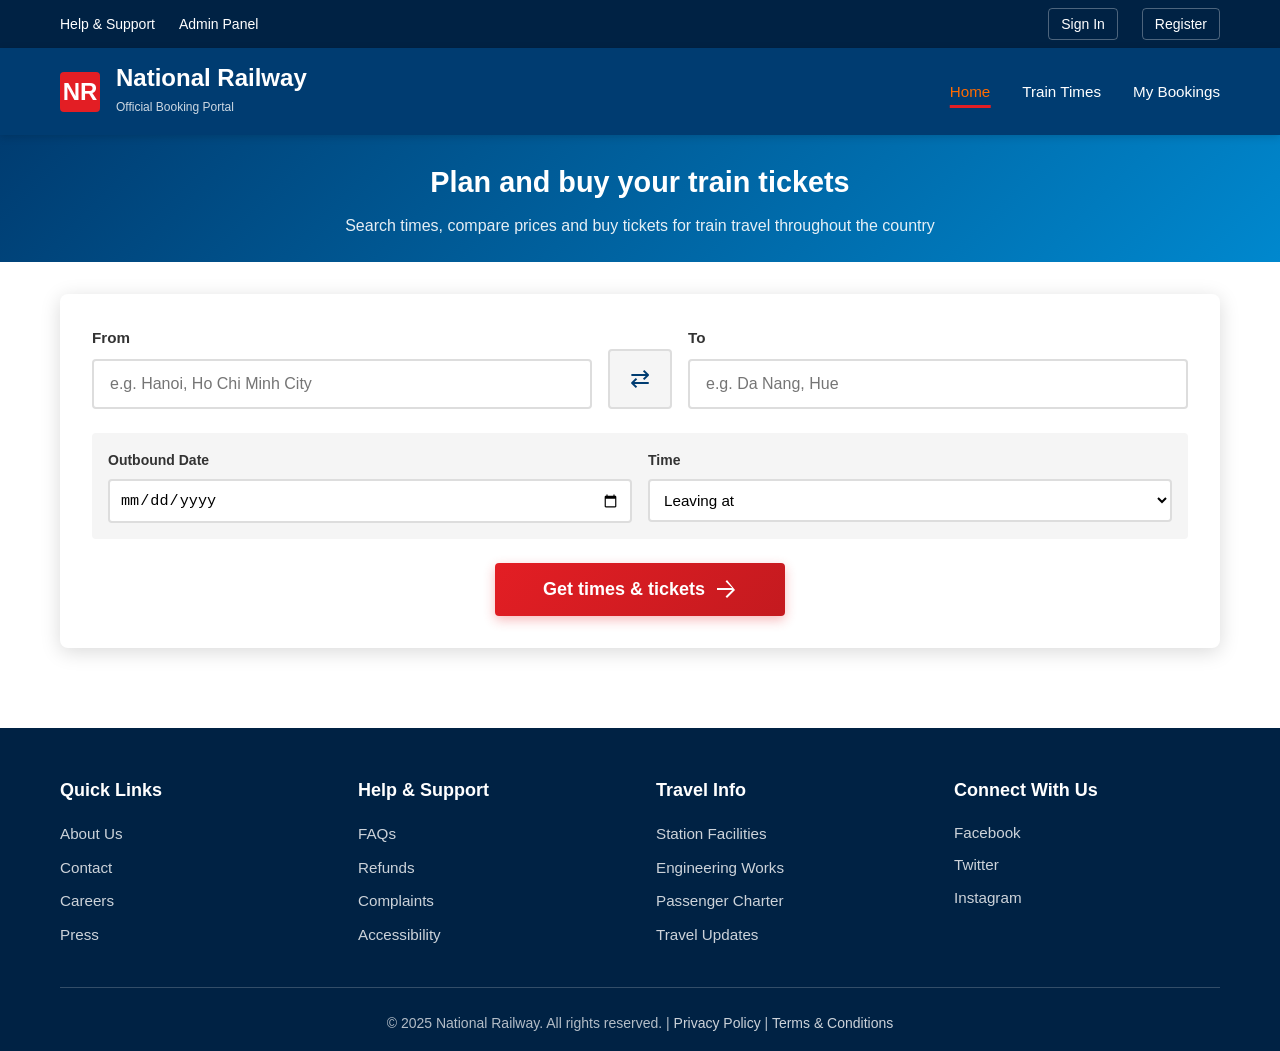
==== commit 75354cc2: "fix: update frontend desgin and add select coach to buying ticket" ====
--- a/src/main/resources/static/index.html
+++ b/src/main/resources/static/index.html
@@ -77,10 +77,7 @@
       <section class="search-section">
         <div class="container">
           <div class="journey-planner">
-            <div class="planner-tabs">
-              <button class="tab-btn active">Single or Return</button>
-              <button class="tab-btn">Season Ticket</button>
-            </div>
+            <!-- Removed planner-tabs: Single or Return, Season Ticket -->
             <form id="searchForm" class="journey-form">
               <div class="form-main">
                 <div class="journey-stations">
@@ -117,22 +114,6 @@
                 </div>
 
                 <div class="journey-details">
-                  <div class="detail-group">
-                    <label>
-                      <input
-                        type="radio"
-                        name="journeyType"
-                        value="return"
-                        checked
-                      />
-                      Return
-                    </label>
-                    <label>
-                      <input type="radio" name="journeyType" value="single" />
-                      Single
-                    </label>
-                  </div>
-
                   <div class="date-time-group">
                     <div class="form-field">
                       <label for="outbound-date">Outbound Date</label>
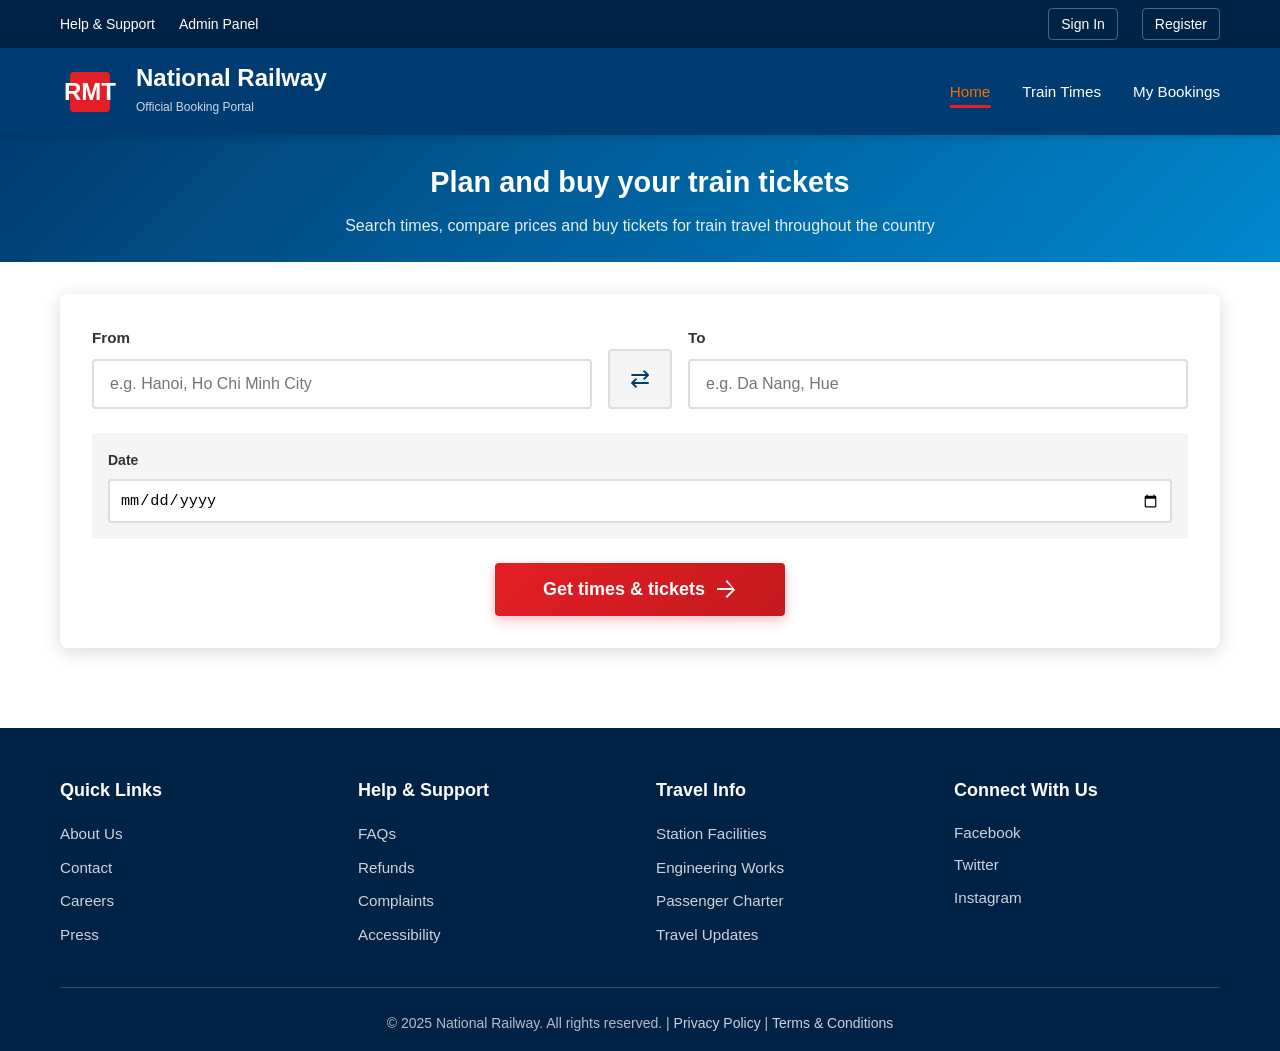
==== commit 9636dbc2: "feat: update the front end of Home Page Booking Page with back end support" ====
--- a/src/main/resources/static/index.html
+++ b/src/main/resources/static/index.html
@@ -33,7 +33,7 @@
         <div class="container">
           <div class="logo">
             <div class="logo-icon">
-              <svg width="40" height="40" viewBox="0 0 40 40">
+              <svg width="60" height="40" viewBox="0 0 40 40">
                 <rect width="40" height="40" fill="#E31E24" rx="4" />
                 <text
                   x="20"
@@ -43,7 +43,7 @@
                   fill="white"
                   text-anchor="middle"
                 >
-                  NR
+                  RMT
                 </text>
               </svg>
             </div>
@@ -116,20 +116,13 @@
                 <div class="journey-details">
                   <div class="date-time-group">
                     <div class="form-field">
-                      <label for="outbound-date">Outbound Date</label>
+                      <label for="outbound-date">Date</label>
                       <input
                         type="date"
                         id="outbound-date"
                         name="date"
                         required
                       />
-                    </div>
-                    <div class="form-field">
-                      <label for="outbound-time">Time</label>
-                      <select id="outbound-time">
-                        <option>Leaving at</option>
-                        <option>Arriving by</option>
-                      </select>
                     </div>
                   </div>
                 </div>
--- a/src/main/resources/static/css/style.css
+++ b/src/main/resources/static/css/style.css
@@ -1,3 +1,31 @@
+.station.departure {
+    /* removed to avoid override */
+}
+
+/* Force train-route to be two side-by-side columns and ensure top alignment */
+.train-route {
+    display: flex !important;
+    flex-direction: row !important;
+    justify-content: space-between !important;
+    align-items: flex-start !important;
+    gap: 2rem !important;
+}
+.train-route .station {
+    width: 50% !important;
+    box-sizing: border-box !important;
+    margin: 0 !important;
+    padding: 0 !important;
+}
+.train-route .station .station-name,
+.train-route .station .time,
+.train-route .station .date {
+    margin: 0 !important;
+    padding: 0 !important;
+}
+
+.station.arrival {
+    /* removed to avoid override */
+}
 * {
     margin: 0;
     padding: 0;
@@ -1646,6 +1674,25 @@
     align-items: end;
 }
 
+/* Ensure filter buttons stack and have spacing on the right column */
+.filter-row .form-group:last-child {
+    display: flex;
+    flex-direction: column;
+    align-items: stretch;
+    justify-content: flex-start;
+    gap: 0.5rem;
+}
+.filter-row .form-group:last-child .btn-search,
+.filter-row .form-group:last-child .btn-clear {
+    width: 100%;
+}
+.filter-row .form-group:last-child .btn-search {
+    padding: 1rem 1.25rem;
+}
+.filter-row .form-group:last-child .btn-clear {
+    margin-top: 0;
+}
+
 .filter-row .form-group {
     display: flex;
     flex-direction: column;
@@ -1784,11 +1831,14 @@
 /* Train Header */
 .train-header {
     display: flex;
-    justify-content: space-between;
+    justify-content: flex-start;
     align-items: center;
     margin-bottom: 1.5rem;
     padding-bottom: 1rem;
     border-bottom: 2px solid var(--light-gray);
+    gap: 1rem;
+    position: relative;
+}
 }
 
 .train-number {
@@ -1835,23 +1885,29 @@
     font-size: 1.1rem;
     font-weight: 600;
     color: var(--dark-navy);
+    margin-left: auto;
+    white-space: nowrap;
+}
 }
 
 /* Train Route */
 .train-route {
     display: grid;
-    grid-template-columns: 1fr auto 1fr;
+    grid-template-columns: 1fr 1fr;
     gap: 2rem;
     margin-bottom: 1.5rem;
-    align-items: center;
+    align-items: start;
 }
 
 .station {
+    display: block;
     text-align: left;
+    padding-bottom: 0.5rem;
 }
 
 .station.arrival {
     text-align: right;
+    padding-bottom: 0.5rem;
 }
 
 .station-name {
@@ -1944,6 +2000,8 @@
     align-items: center;
     padding-top: 1rem;
     border-top: 2px solid var(--light-gray);
+    gap: 1.5rem;
+}
 }
 
 .fare-info {
@@ -1961,11 +2019,19 @@
     font-size: 1.8rem;
     font-weight: 700;
     color: var(--success-green);
+    margin-bottom: 0.5rem;
+}
 }
 
 .train-footer .btn-book {
-    padding: 0.75rem 2rem;
+    padding: 0.75rem 2.5rem;
     font-size: 1.05rem;
+    min-width: 160px;
+    max-width: 220px;
+    width: auto;
+    margin-left: 1.5rem;
+    white-space: nowrap;
+    display: inline-block;
 }
 
 .train-footer .btn-book:disabled {
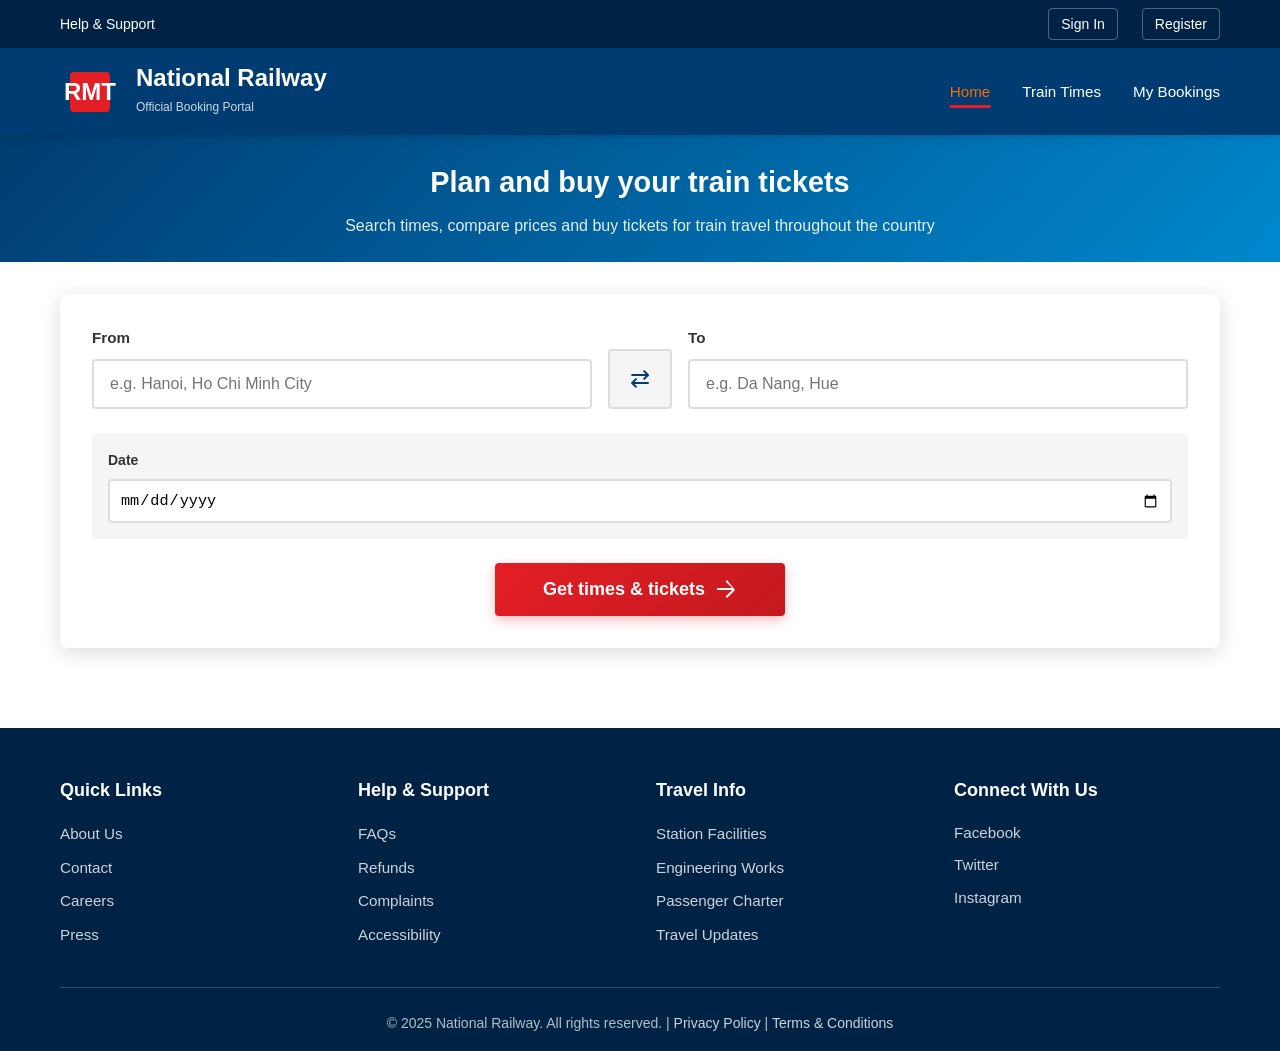
==== commit 0834cb99: "fix: admin panel role fix" ====
--- a/src/main/resources/static/index.html
+++ b/src/main/resources/static/index.html
@@ -8,8 +8,6 @@
 
     <!-- API Configuration -->
     <script src="js/config.js"></script>
-    <!-- Mock API - Để test không cần backend -->
-    <script src="js/mock-api.js"></script>
   </head>
   <body>
     <!-- Top Bar -->
--- a/src/main/resources/static/css/style.css
+++ b/src/main/resources/static/css/style.css
@@ -1,1623 +1,1845 @@
-.station.departure {
-    /* removed to avoid override */
-}
 
 /* Force train-route to be two side-by-side columns and ensure top alignment */
 .train-route {
-    display: flex !important;
-    flex-direction: row !important;
-    justify-content: space-between !important;
-    align-items: flex-start !important;
-    gap: 2rem !important;
+  display: flex !important;
+  flex-direction: row !important;
+  justify-content: space-between !important;
+  align-items: flex-start !important;
+  gap: 2rem !important;
 }
 .train-route .station {
-    width: 50% !important;
-    box-sizing: border-box !important;
-    margin: 0 !important;
-    padding: 0 !important;
+  width: 50% !important;
+  box-sizing: border-box !important;
+  margin: 0 !important;
+  padding: 0 !important;
 }
 .train-route .station .station-name,
 .train-route .station .time,
 .train-route .station .date {
-    margin: 0 !important;
-    padding: 0 !important;
-}
-
-.station.arrival {
-    /* removed to avoid override */
-}
+  margin: 0 !important;
+  padding: 0 !important;
+}
+
 * {
-    margin: 0;
-    padding: 0;
-    box-sizing: border-box;
+  margin: 0;
+  padding: 0;
+  box-sizing: border-box;
 }
 
 :root {
-    /* National Rail UK Colors */
-    --primary-red: #E31E24;
-    --primary-navy: #003C71;
-    --dark-navy: #002244;
-    --light-blue: #0088CE;
-    --success-green: #00AA4F;
-    --warning-orange: #FF6B00;
-    --dark-text: #333333;
-    --light-gray: #F5F5F5;
-    --border-gray: #DDDDDD;
-    --white: #FFFFFF;
+  /* National Rail UK Colors */
+  --primary-red: #e31e24;
+  --primary-navy: #003c71;
+  --dark-navy: #002244;
+  --light-blue: #0088ce;
+  --success-green: #00aa4f;
+  --warning-orange: #ff6b00;
+  --dark-text: #333333;
+  --light-gray: #f5f5f5;
+  --border-gray: #dddddd;
+  --white: #ffffff;
 }
 
 /* Smooth Scrolling */
 html {
-    scroll-behavior: smooth;
-    scroll-padding-top: 100px;
+  scroll-behavior: smooth;
+  scroll-padding-top: 100px;
 }
 
 body {
-    font-family: -apple-system, BlinkMacSystemFont, 'Segoe UI', 'Helvetica Neue', Arial, sans-serif;
-    line-height: 1.6;
-    color: var(--dark-text);
-    background-color: var(--white);
-    overflow-x: hidden;
-    margin: 0;
-    padding: 0;
+  font-family: -apple-system, BlinkMacSystemFont, 'Segoe UI', 'Helvetica Neue',
+    Arial, sans-serif;
+  line-height: 1.6;
+  color: var(--dark-text);
+  background-color: var(--white);
+  overflow-x: hidden;
+  margin: 0;
+  padding: 0;
 }
 
 /* Keyframe Animations */
 @keyframes trainMove {
-    0% {
-        transform: translateX(-100%);
-    }
-    100% {
-        transform: translateX(100vw);
-    }
+  0% {
+    transform: translateX(-100%);
+  }
+  100% {
+    transform: translateX(100vw);
+  }
 }
 
 @keyframes smokeAnimation {
-    0% {
-        transform: translateY(0) scale(1);
-        opacity: 0.7;
-    }
-    100% {
-        transform: translateY(-50px) scale(1.5);
-        opacity: 0;
-    }
+  0% {
+    transform: translateY(0) scale(1);
+    opacity: 0.7;
+  }
+  100% {
+    transform: translateY(-50px) scale(1.5);
+    opacity: 0;
+  }
 }
 
 @keyframes fadeInUp {
-    from {
-        opacity: 0;
-        transform: translateY(30px);
-    }
-    to {
-        opacity: 1;
-        transform: translateY(0);
-    }
+  from {
+    opacity: 0;
+    transform: translateY(30px);
+  }
+  to {
+    opacity: 1;
+    transform: translateY(0);
+  }
 }
 
 @keyframes fadeInDown {
-    from {
-        opacity: 0;
-        transform: translateY(-30px);
-    }
-    to {
-        opacity: 1;
-        transform: translateY(0);
-    }
+  from {
+    opacity: 0;
+    transform: translateY(-30px);
+  }
+  to {
+    opacity: 1;
+    transform: translateY(0);
+  }
 }
 
 @keyframes slideInLeft {
-    from {
-        opacity: 0;
-        transform: translateX(-50px);
-    }
-    to {
-        opacity: 1;
-        transform: translateX(0);
-    }
+  from {
+    opacity: 0;
+    transform: translateX(-50px);
+  }
+  to {
+    opacity: 1;
+    transform: translateX(0);
+  }
 }
 
 @keyframes slideInRight {
-    from {
-        opacity: 0;
-        transform: translateX(50px);
-    }
-    to {
-        opacity: 1;
-        transform: translateX(0);
-    }
+  from {
+    opacity: 0;
+    transform: translateX(50px);
+  }
+  to {
+    opacity: 1;
+    transform: translateX(0);
+  }
 }
 
 @keyframes pulse {
-    0%, 100% {
-        transform: scale(1);
-    }
-    50% {
-        transform: scale(1.05);
-    }
+  0%,
+  100% {
+    transform: scale(1);
+  }
+  50% {
+    transform: scale(1.05);
+  }
 }
 
 @keyframes shimmer {
-    0% {
-        background-position: -1000px 0;
-    }
-    100% {
-        background-position: 1000px 0;
-    }
+  0% {
+    background-position: -1000px 0;
+  }
+  100% {
+    background-position: 1000px 0;
+  }
 }
 
 @keyframes float {
-    0%, 100% {
-        transform: translateY(0);
-    }
-    50% {
-        transform: translateY(-10px);
-    }
+  0%,
+  100% {
+    transform: translateY(0);
+  }
+  50% {
+    transform: translateY(-10px);
+  }
 }
 
 .container {
-    max-width: 1200px;
-    margin: 0 auto;
-    padding: 0 20px;
+  max-width: 1200px;
+  margin: 0 auto;
+  padding: 0 20px;
 }
 
 /* Top Bar */
 .top-bar {
-    background-color: var(--dark-navy);
-    color: white;
-    padding: 0.5rem 0;
-    font-size: 0.875rem;
-    position: relative;
-    z-index: 100;
-    animation: fadeInDown 0.3s ease-out;
+  background-color: var(--dark-navy);
+  color: white;
+  padding: 0.5rem 0;
+  font-size: 0.875rem;
+  position: relative;
+  z-index: 100;
+  animation: fadeInDown 0.3s ease-out;
 }
 
 .top-bar-content {
-    display: flex;
-    justify-content: space-between;
-    align-items: center;
-}
-
-.top-links, .top-auth {
-    display: flex;
-    gap: 1.5rem;
+  display: flex;
+  justify-content: space-between;
+  align-items: center;
+}
+
+.top-links,
+.top-auth {
+  display: flex;
+  gap: 1.5rem;
+  align-items: center;
 }
 
 .top-bar a {
-    color: white;
-    text-decoration: none;
-    transition: all 0.3s ease;
-    position: relative;
+  color: white;
+  text-decoration: none;
+  transition: all 0.3s ease;
+  position: relative;
 }
 
 .top-bar a::after {
-    content: '';
-    position: absolute;
-    bottom: -3px;
-    left: 0;
-    width: 0;
-    height: 2px;
-    background: var(--primary-red);
-    transition: width 0.3s ease;
+  content: '';
+  position: absolute;
+  bottom: -3px;
+  left: 0;
+  width: 0;
+  height: 2px;
+  background: var(--primary-red);
+  transition: width 0.3s ease;
 }
 
 .top-bar a:hover::after {
-    width: 100%;
+  width: 100%;
 }
 
 .top-bar a:hover {
-    opacity: 0.9;
-    transform: translateY(-2px);
+  opacity: 0.9;
+  transform: translateY(-2px);
 }
 
 .btn-link {
-    padding: 0.25rem 0.75rem;
-    border: 1px solid rgba(255, 255, 255, 0.3);
-    border-radius: 4px;
-    transition: all 0.3s ease;
+  padding: 0.25rem 0.75rem;
+  border: 1px solid rgba(255, 255, 255, 0.3);
+  border-radius: 4px;
+  transition: all 0.3s ease;
 }
 
 .btn-link:hover {
-    background: rgba(255, 255, 255, 0.1);
-    border-color: var(--primary-red);
-    transform: translateY(-2px);
+  background: rgba(255, 255, 255, 0.1);
+  border-color: var(--primary-red);
+  transform: translateY(-2px);
 }
 
 .btn-link:hover::after {
-    display: none;
+  display: none;
+}
+
+/* Greeting in top bar */
+.top-hello {
+  display: inline-block;
+  vertical-align: middle;
+  margin-right: 8px;
+  transform: translateY(1px);
+  color: white;
 }
 
 /* Navbar */
 .navbar {
-    background-color: var(--primary-navy);
-    color: white;
-    padding: 1rem 0;
-    box-shadow: 0 2px 8px rgba(0, 0, 0, 0.15);
-    position: relative;
-    z-index: 100;
-    animation: fadeInDown 0.4s ease-out 0.1s both;
-    transition: all 0.3s ease;
+  background-color: var(--primary-navy);
+  color: white;
+  padding: 1rem 0;
+  box-shadow: 0 2px 8px rgba(0, 0, 0, 0.15);
+  position: relative;
+  z-index: 100;
+  animation: fadeInDown 0.4s ease-out 0.1s both;
+  transition: all 0.3s ease;
 }
 
 .navbar:hover {
-    box-shadow: 0 4px 12px rgba(0, 0, 0, 0.2);
+  box-shadow: 0 4px 12px rgba(0, 0, 0, 0.2);
 }
 
 .navbar .container {
-    display: flex;
-    justify-content: space-between;
-    align-items: center;
+  display: flex;
+  justify-content: space-between;
+  align-items: center;
 }
 
 .logo {
-    display: flex;
-    align-items: center;
-    gap: 1rem;
-    animation: slideInLeft 0.5s ease-out 0.2s both;
-    cursor: pointer;
-    transition: transform 0.3s ease;
+  display: flex;
+  align-items: center;
+  gap: 1rem;
+  animation: slideInLeft 0.5s ease-out 0.2s both;
+  cursor: pointer;
+  transition: transform 0.3s ease;
 }
 
 .logo:hover {
-    transform: scale(1.05);
+  transform: scale(1.05);
 }
 
 .logo-icon svg {
-    display: block;
-    transition: transform 0.3s ease;
+  display: block;
+  transition: transform 0.3s ease;
 }
 
 .logo:hover .logo-icon svg {
-    transform: rotate(5deg);
+  transform: rotate(5deg);
 }
 
 .logo-text h1 {
-    font-size: 1.5rem;
-    font-weight: 700;
-    color: white;
-    line-height: 1.2;
-    transition: color 0.3s ease;
+  font-size: 1.5rem;
+  font-weight: 700;
+  color: white;
+  line-height: 1.2;
+  transition: color 0.3s ease;
 }
 
 .logo:hover .logo-text h1 {
-    color: var(--warning-orange);
+  color: var(--warning-orange);
 }
 
 .logo-text span {
-    font-size: 0.75rem;
-    color: rgba(255, 255, 255, 0.8);
-    font-weight: 400;
+  font-size: 0.75rem;
+  color: rgba(255, 255, 255, 0.8);
+  font-weight: 400;
 }
 
 .nav-menu {
-    display: flex;
-    list-style: none;
-    gap: 2rem;
-    animation: slideInRight 1s ease-out 0.6s both;
+  display: flex;
+  list-style: none;
+  gap: 2rem;
+  animation: slideInRight 1s ease-out 0.6s both;
 }
 
 .nav-menu li {
-    transform: translateY(0);
-    transition: transform 0.3s ease;
+  transform: translateY(0);
+  transition: transform 0.3s ease;
 }
 
 .nav-menu li:hover {
-    transform: translateY(-3px);
+  transform: translateY(-3px);
 }
 
 .nav-menu a {
-    color: white;
-    text-decoration: none;
-    font-weight: 500;
-    font-size: 0.95rem;
-    transition: all 0.3s ease;
-    padding: 0.5rem 0;
-    border-bottom: 3px solid transparent;
-    position: relative;
-    overflow: hidden;
+  color: white;
+  text-decoration: none;
+  font-weight: 500;
+  font-size: 0.95rem;
+  transition: all 0.3s ease;
+  padding: 0.5rem 0;
+  border-bottom: 3px solid transparent;
+  position: relative;
+  overflow: hidden;
 }
 
 .nav-menu a::before {
-    content: '';
-    position: absolute;
-    bottom: 0;
-    left: 50%;
-    width: 0;
-    height: 3px;
-    background: var(--primary-red);
-    transition: all 0.3s ease;
-    transform: translateX(-50%);
+  content: '';
+  position: absolute;
+  bottom: 0;
+  left: 50%;
+  width: 0;
+  height: 3px;
+  background: var(--primary-red);
+  transition: all 0.3s ease;
+  transform: translateX(-50%);
 }
 
 .nav-menu a:hover::before,
 .nav-menu a.active::before {
-    width: 100%;
+  width: 100%;
 }
 
 .nav-menu a:hover,
 .nav-menu a.active {
-    color: var(--warning-orange);
-    border-bottom-color: transparent;
+  color: var(--warning-orange);
+  border-bottom-color: transparent;
 }
 
 /* Hero Banner */
 .hero-banner {
-    background: linear-gradient(135deg, var(--primary-navy) 0%, var(--light-blue) 100%);
-    color: white;
-    padding: 1.5rem 0;
-    text-align: center;
-    margin-top: 0;
-    position: static !important;
-    transform: none !important;
-    will-change: auto !important;
+  background: linear-gradient(
+    135deg,
+    var(--primary-navy) 0%,
+    var(--light-blue) 100%
+  );
+  color: white;
+  padding: 1.5rem 0;
+  text-align: center;
+  margin-top: 0;
+  position: static !important;
+  transform: none !important;
+  will-change: auto !important;
 }
 
 .hero-content h2 {
-    font-size: 1.8rem;
-    margin-bottom: 0.5rem;
-    font-weight: 700;
-    position: static !important;
-    transform: none !important;
+  font-size: 1.8rem;
+  margin-bottom: 0.5rem;
+  font-weight: 700;
+  position: static !important;
+  transform: none !important;
 }
 
 .hero-content p {
-    font-size: 1rem;
-    opacity: 0.9;
-    position: static !important;
-    transform: none !important;
+  font-size: 1rem;
+  opacity: 0.9;
+  position: static !important;
+  transform: none !important;
 }
 
 /* Search Section - Journey Planner */
 .search-section {
-    padding: 2rem 0;
-    margin-top: 0;
-    position: relative;
-    z-index: 10;
-    background: white;
+  padding: 2rem 0;
+  margin-top: 0;
+  position: relative;
+  z-index: 10;
+  background: white;
 }
 
 .journey-planner {
-    background: white;
-    border-radius: 8px;
-    box-shadow: 0 4px 20px rgba(0, 0, 0, 0.15);
-    overflow: hidden;
-    animation: fadeInUp 0.4s ease-out 0.5s both;
-    transition: all 0.3s ease;
+  background: white;
+  border-radius: 8px;
+  box-shadow: 0 4px 20px rgba(0, 0, 0, 0.15);
+  overflow: hidden;
+  animation: fadeInUp 0.4s ease-out 0.5s both;
+  transition: all 0.3s ease;
 }
 
 .journey-planner:hover {
-    box-shadow: 0 8px 30px rgba(0, 0, 0, 0.2);
-    transform: translateY(-5px);
+  box-shadow: 0 8px 30px rgba(0, 0, 0, 0.2);
+  transform: translateY(-5px);
 }
 
 .planner-tabs {
-    display: flex;
-    background-color: var(--light-gray);
-    border-bottom: 2px solid var(--border-gray);
+  display: flex;
+  background-color: var(--light-gray);
+  border-bottom: 2px solid var(--border-gray);
 }
 
 .tab-btn {
-    flex: 1;
-    padding: 1rem 2rem;
-    background: transparent;
-    border: none;
-    font-size: 1rem;
-    font-weight: 600;
-    color: var(--dark-text);
-    cursor: pointer;
-    transition: all 0.3s ease;
-    position: relative;
+  flex: 1;
+  padding: 1rem 2rem;
+  background: transparent;
+  border: none;
+  font-size: 1rem;
+  font-weight: 600;
+  color: var(--dark-text);
+  cursor: pointer;
+  transition: all 0.3s ease;
+  position: relative;
 }
 
 .tab-btn::after {
-    content: '';
-    position: absolute;
-    bottom: -2px;
-    left: 0;
-    width: 0;
-    height: 3px;
-    background: var(--primary-red);
-    transition: width 0.3s ease;
+  content: '';
+  position: absolute;
+  bottom: -2px;
+  left: 0;
+  width: 0;
+  height: 3px;
+  background: var(--primary-red);
+  transition: width 0.3s ease;
 }
 
 .tab-btn:hover::after {
-    width: 100%;
+  width: 100%;
 }
 
 .tab-btn.active {
-    background: white;
-    color: var(--primary-red);
+  background: white;
+  color: var(--primary-red);
 }
 
 .tab-btn.active::after {
-    width: 100%;
+  width: 100%;
 }
 
 .journey-form {
-    padding: 2rem;
+  padding: 2rem;
 }
 
 .journey-stations {
-    display: flex;
-    align-items: flex-end;
-    gap: 1rem;
-    margin-bottom: 1.5rem;
+  display: flex;
+  align-items: flex-end;
+  gap: 1rem;
+  margin-bottom: 1.5rem;
 }
 
 .station-input-group {
-    flex: 1;
+  flex: 1;
 }
 
 .station-input-group label {
-    display: block;
-    font-weight: 600;
-    margin-bottom: 0.5rem;
-    color: var(--dark-text);
-    font-size: 0.95rem;
+  display: block;
+  font-weight: 600;
+  margin-bottom: 0.5rem;
+  color: var(--dark-text);
+  font-size: 0.95rem;
 }
 
 .station-input-group input {
-    width: 100%;
-    padding: 0.875rem 1rem;
-    border: 2px solid var(--border-gray);
-    border-radius: 4px;
-    font-size: 1rem;
-    transition: border-color 0.3s;
+  width: 100%;
+  padding: 0.875rem 1rem;
+  border: 2px solid var(--border-gray);
+  border-radius: 4px;
+  font-size: 1rem;
+  transition: border-color 0.3s;
 }
 
 .station-input-group input:focus {
-    outline: none;
-    border-color: var(--primary-navy);
+  outline: none;
+  border-color: var(--primary-navy);
 }
 
 .swap-btn {
-    padding: 0.875rem 1.25rem;
-    background-color: var(--light-gray);
-    border: 2px solid var(--border-gray);
-    border-radius: 4px;
-    font-size: 1.5rem;
-    color: var(--primary-navy);
-    cursor: pointer;
-    transition: all 0.3s;
+  padding: 0.875rem 1.25rem;
+  background-color: var(--light-gray);
+  border: 2px solid var(--border-gray);
+  border-radius: 4px;
+  font-size: 1.5rem;
+  color: var(--primary-navy);
+  cursor: pointer;
+  transition: all 0.3s;
 }
 
 .swap-btn:hover {
-    background-color: var(--primary-navy);
-    color: white;
+  background-color: var(--primary-navy);
+  color: white;
 }
 
 .journey-details {
-    display: flex;
-    gap: 2rem;
-    margin-bottom: 1.5rem;
-    padding: 1rem;
-    background-color: var(--light-gray);
-    border-radius: 4px;
+  display: flex;
+  gap: 2rem;
+  margin-bottom: 1.5rem;
+  padding: 1rem;
+  background-color: var(--light-gray);
+  border-radius: 4px;
 }
 
 .detail-group {
-    display: flex;
-    gap: 1.5rem;
-    align-items: center;
+  display: flex;
+  gap: 1.5rem;
+  align-items: center;
 }
 
 .detail-group label {
-    display: flex;
-    align-items: center;
-    gap: 0.5rem;
-    font-weight: 500;
-    cursor: pointer;
-}
-
-.detail-group input[type="radio"] {
-    width: 18px;
-    height: 18px;
-    cursor: pointer;
+  display: flex;
+  align-items: center;
+  gap: 0.5rem;
+  font-weight: 500;
+  cursor: pointer;
+}
+
+.detail-group input[type='radio'] {
+  width: 18px;
+  height: 18px;
+  cursor: pointer;
 }
 
 .date-time-group {
-    display: flex;
-    gap: 1rem;
-    flex: 1;
+  display: flex;
+  gap: 1rem;
+  flex: 1;
 }
 
 .form-field {
-    flex: 1;
+  flex: 1;
 }
 
 .form-field label {
-    display: block;
-    font-weight: 600;
-    margin-bottom: 0.5rem;
-    font-size: 0.875rem;
+  display: block;
+  font-weight: 600;
+  margin-bottom: 0.5rem;
+  font-size: 0.875rem;
 }
 
 .form-field input,
 .form-field select {
-    width: 100%;
-    padding: 0.625rem;
-    border: 2px solid var(--border-gray);
-    border-radius: 4px;
-    font-size: 0.95rem;
-    background: white;
+  width: 100%;
+  padding: 0.625rem;
+  border: 2px solid var(--border-gray);
+  border-radius: 4px;
+  font-size: 0.95rem;
+  background: white;
 }
 
 .journey-actions {
-    display: flex;
-    justify-content: center;
+  display: flex;
+  justify-content: center;
 }
 
 .btn-search {
-    display: flex;
-    align-items: center;
-    gap: 0.75rem;
-    padding: 1rem 3rem;
-    background-color: var(--primary-red);
-    color: white;
-    border: none;
-    border-radius: 4px;
-    font-size: 1.125rem;
-    font-weight: 700;
-    cursor: pointer;
-    transition: all 0.3s;
-    box-shadow: 0 4px 12px rgba(227, 30, 36, 0.3);
+  display: flex;
+  align-items: center;
+  gap: 0.75rem;
+  padding: 1rem 3rem;
+  background-color: var(--primary-red);
+  color: white;
+  border: none;
+  border-radius: 4px;
+  font-size: 1.125rem;
+  font-weight: 700;
+  cursor: pointer;
+  transition: all 0.3s;
+  box-shadow: 0 4px 12px rgba(227, 30, 36, 0.3);
 }
 
 .btn-search:hover {
-    background-color: #C41A1F;
-    transform: translateY(-2px);
-    box-shadow: 0 6px 16px rgba(227, 30, 36, 0.4);
+  background-color: #c41a1f;
+  transform: translateY(-2px);
+  box-shadow: 0 6px 16px rgba(227, 30, 36, 0.4);
 }
 
 /* Info Cards */
 .info-cards {
-    padding: 3rem 0;
-    background-color: var(--light-gray);
-    position: relative;
-    overflow: hidden;
+  padding: 3rem 0;
+  background-color: var(--light-gray);
+  position: relative;
+  overflow: hidden;
 }
 
 .cards-grid {
-    display: grid;
-    grid-template-columns: repeat(auto-fit, minmax(280px, 1fr));
-    gap: 1.5rem;
+  display: grid;
+  grid-template-columns: repeat(auto-fit, minmax(280px, 1fr));
+  gap: 1.5rem;
 }
 
 .info-card {
-    background: white;
-    padding: 2rem;
-    border-radius: 8px;
-    box-shadow: 0 2px 8px rgba(0, 0, 0, 0.1);
-    transition: all 0.4s cubic-bezier(0.175, 0.885, 0.32, 1.275);
-    border-left: 4px solid;
-    opacity: 0;
-    animation: fadeInUp 0.4s ease-out forwards;
-    position: relative;
-    overflow: hidden;
-}
-
-.info-card:nth-child(1) { animation-delay: 0.6s; }
-.info-card:nth-child(2) { animation-delay: 0.7s; }
-.info-card:nth-child(3) { animation-delay: 0.8s; }
-.info-card:nth-child(4) { animation-delay: 0.9s; }
+  background: white;
+  padding: 2rem;
+  border-radius: 8px;
+  box-shadow: 0 2px 8px rgba(0, 0, 0, 0.1);
+  transition: all 0.4s cubic-bezier(0.175, 0.885, 0.32, 1.275);
+  border-left: 4px solid;
+  opacity: 0;
+  animation: fadeInUp 0.4s ease-out forwards;
+  position: relative;
+  overflow: hidden;
+}
+
+.info-card:nth-child(1) {
+  animation-delay: 0.6s;
+}
+.info-card:nth-child(2) {
+  animation-delay: 0.7s;
+}
+.info-card:nth-child(3) {
+  animation-delay: 0.8s;
+}
+.info-card:nth-child(4) {
+  animation-delay: 0.9s;
+}
 
 .info-card::before {
-    content: '';
-    position: absolute;
-    top: 0;
-    left: -100%;
-    width: 100%;
-    height: 100%;
-    background: linear-gradient(90deg, transparent, rgba(255,255,255,0.4), transparent);
-    transition: left 0.5s;
+  content: '';
+  position: absolute;
+  top: 0;
+  left: -100%;
+  width: 100%;
+  height: 100%;
+  background: linear-gradient(
+    90deg,
+    transparent,
+    rgba(255, 255, 255, 0.4),
+    transparent
+  );
+  transition: left 0.5s;
 }
 
 .info-card:hover::before {
-    left: 100%;
+  left: 100%;
 }
 
 .info-card:hover {
-    transform: translateY(-10px) scale(1.03);
-    box-shadow: 0 12px 30px rgba(0, 0, 0, 0.2);
-}
-
-.card-red { border-left-color: var(--primary-red); }
-.card-blue { border-left-color: var(--primary-navy); }
-.card-green { border-left-color: var(--success-green); }
-.card-orange { border-left-color: var(--warning-orange); }
+  transform: translateY(-10px) scale(1.03);
+  box-shadow: 0 12px 30px rgba(0, 0, 0, 0.2);
+}
+
+.card-red {
+  border-left-color: var(--primary-red);
+}
+.card-blue {
+  border-left-color: var(--primary-navy);
+}
+.card-green {
+  border-left-color: var(--success-green);
+}
+.card-orange {
+  border-left-color: var(--warning-orange);
+}
 
 .info-card .card-icon {
-    font-size: 2.5rem;
-    margin-bottom: 1rem;
-    display: inline-block;
-    animation: float 3s ease-in-out infinite;
-    transition: transform 0.3s ease;
+  font-size: 2.5rem;
+  margin-bottom: 1rem;
+  display: inline-block;
+  animation: float 3s ease-in-out infinite;
+  transition: transform 0.3s ease;
 }
 
 .info-card:hover .card-icon {
-    transform: scale(1.2) rotate(5deg);
+  transform: scale(1.2) rotate(5deg);
 }
 
 .info-card h3 {
-    font-size: 1.5rem;
-    color: var(--dark-text);
-    margin-bottom: 0.75rem;
-    font-weight: 700;
-    transition: color 0.3s ease;
+  font-size: 1.5rem;
+  color: var(--dark-text);
+  margin-bottom: 0.75rem;
+  font-weight: 700;
+  transition: color 0.3s ease;
 }
 
 .info-card:hover h3 {
-    color: var(--primary-red);
+  color: var(--primary-red);
 }
 
 .info-card p {
-    color: #666;
-    margin-bottom: 1rem;
-    line-height: 1.6;
-    transition: color 0.3s ease;
+  color: #666;
+  margin-bottom: 1rem;
+  line-height: 1.6;
+  transition: color 0.3s ease;
 }
 
 .card-link {
-    display: inline-block;
-    color: var(--primary-navy);
-    font-weight: 600;
-    text-decoration: none;
-    transition: all 0.3s ease;
-    position: relative;
-    padding-bottom: 2px;
+  display: inline-block;
+  color: var(--primary-navy);
+  font-weight: 600;
+  text-decoration: none;
+  transition: all 0.3s ease;
+  position: relative;
+  padding-bottom: 2px;
 }
 
 .card-link::after {
-    content: '';
-    position: absolute;
-    bottom: 0;
-    left: 0;
-    width: 0;
-    height: 2px;
-    background: var(--primary-red);
-    transition: width 0.3s ease;
+  content: '';
+  position: absolute;
+  bottom: 0;
+  left: 0;
+  width: 0;
+  height: 2px;
+  background: var(--primary-red);
+  transition: width 0.3s ease;
 }
 
 .card-link:hover::after {
-    width: 100%;
+  width: 100%;
 }
 
 .card-link:hover {
-    color: var(--primary-red);
-    transform: translateX(5px);
+  color: var(--primary-red);
+  transform: translateX(5px);
 }
 
 /* Features Section */
 .features {
-    padding: 3rem 0;
-    background: white;
-    position: relative;
+  padding: 3rem 0;
+  background: white;
+  position: relative;
 }
 
 .features h3 {
-    text-align: center;
-    font-size: 2rem;
-    margin-bottom: 2rem;
-    color: var(--dark-text);
-    font-weight: 700;
-    opacity: 0;
-    animation: fadeInUp 0.4s ease-out 1s forwards;
+  text-align: center;
+  font-size: 2rem;
+  margin-bottom: 2rem;
+  color: var(--dark-text);
+  font-weight: 700;
+  opacity: 0;
+  animation: fadeInUp 0.4s ease-out 1s forwards;
 }
 
 .feature-grid {
-    display: grid;
-    grid-template-columns: repeat(auto-fit, minmax(250px, 1fr));
-    gap: 2rem;
+  display: grid;
+  grid-template-columns: repeat(auto-fit, minmax(250px, 1fr));
+  gap: 2rem;
 }
 
 .feature-card {
-    text-align: center;
-    padding: 2rem;
-    background: var(--light-gray);
-    border-radius: 8px;
-    transition: all 0.4s cubic-bezier(0.175, 0.885, 0.32, 1.275);
-    opacity: 0;
-    animation: fadeInUp 0.4s ease-out forwards;
-    cursor: pointer;
-    position: relative;
-    overflow: hidden;
-}
-
-.feature-card:nth-child(1) { animation-delay: 1.1s; }
-.feature-card:nth-child(2) { animation-delay: 1.2s; }
-.feature-card:nth-child(3) { animation-delay: 1.3s; }
-.feature-card:nth-child(4) { animation-delay: 1.4s; }
+  text-align: center;
+  padding: 2rem;
+  background: var(--light-gray);
+  border-radius: 8px;
+  transition: all 0.4s cubic-bezier(0.175, 0.885, 0.32, 1.275);
+  opacity: 0;
+  animation: fadeInUp 0.4s ease-out forwards;
+  cursor: pointer;
+  position: relative;
+  overflow: hidden;
+}
+
+.feature-card:nth-child(1) {
+  animation-delay: 1.1s;
+}
+.feature-card:nth-child(2) {
+  animation-delay: 1.2s;
+}
+.feature-card:nth-child(3) {
+  animation-delay: 1.3s;
+}
+.feature-card:nth-child(4) {
+  animation-delay: 1.4s;
+}
 
 .feature-card::before {
-    content: '';
-    position: absolute;
-    top: 50%;
-    left: 50%;
-    width: 0;
-    height: 0;
-    border-radius: 50%;
-    background: rgba(227, 30, 36, 0.1);
-    transform: translate(-50%, -50%);
-    transition: width 0.6s, height 0.6s;
+  content: '';
+  position: absolute;
+  top: 50%;
+  left: 50%;
+  width: 0;
+  height: 0;
+  border-radius: 50%;
+  background: rgba(227, 30, 36, 0.1);
+  transform: translate(-50%, -50%);
+  transition: width 0.6s, height 0.6s;
 }
 
 .feature-card:hover::before {
-    width: 300px;
-    height: 300px;
+  width: 300px;
+  height: 300px;
 }
 
 .feature-card:hover {
-    transform: translateY(-10px) scale(1.05);
-    background: white;
-    box-shadow: 0 10px 30px rgba(0, 0, 0, 0.15);
+  transform: translateY(-10px) scale(1.05);
+  background: white;
+  box-shadow: 0 10px 30px rgba(0, 0, 0, 0.15);
 }
 
 .feature-card .icon {
-    font-size: 3rem;
-    margin-bottom: 1rem;
-    display: inline-block;
-    transition: all 0.3s ease;
-    position: relative;
-    z-index: 1;
+  font-size: 3rem;
+  margin-bottom: 1rem;
+  display: inline-block;
+  transition: all 0.3s ease;
+  position: relative;
+  z-index: 1;
 }
 
 .feature-card:hover .icon {
-    transform: scale(1.3) rotate(10deg);
-    animation: pulse 1s ease-in-out infinite;
+  transform: scale(1.3) rotate(10deg);
+  animation: pulse 1s ease-in-out infinite;
 }
 
 .feature-card h4 {
-    font-size: 1.25rem;
-    margin-bottom: 0.75rem;
-    color: var(--dark-text);
-    font-weight: 600;
-    transition: color 0.3s ease;
-    position: relative;
-    z-index: 1;
+  font-size: 1.25rem;
+  margin-bottom: 0.75rem;
+  color: var(--dark-text);
+  font-weight: 600;
+  transition: color 0.3s ease;
+  position: relative;
+  z-index: 1;
 }
 
 .feature-card:hover h4 {
-    color: var(--primary-red);
+  color: var(--primary-red);
 }
 
 .feature-card p {
-    color: #666;
-    line-height: 1.6;
+  color: #666;
+  line-height: 1.6;
 }
 
 /* Footer */
 .footer {
-    background-color: var(--dark-navy);
-    color: white;
-    padding: 3rem 0 1rem;
-    margin-top: 3rem;
+  background-color: var(--dark-navy);
+  color: white;
+  padding: 3rem 0 1rem;
+  margin-top: 3rem;
 }
 
 .footer-content {
-    display: grid;
-    grid-template-columns: repeat(auto-fit, minmax(200px, 1fr));
-    gap: 2rem;
-    margin-bottom: 2rem;
+  display: grid;
+  grid-template-columns: repeat(auto-fit, minmax(200px, 1fr));
+  gap: 2rem;
+  margin-bottom: 2rem;
 }
 
 .footer-section h4 {
-    font-size: 1.125rem;
-    margin-bottom: 1rem;
-    font-weight: 600;
-    color: white;
+  font-size: 1.125rem;
+  margin-bottom: 1rem;
+  font-weight: 600;
+  color: white;
 }
 
 .footer-section ul {
-    list-style: none;
+  list-style: none;
 }
 
 .footer-section ul li {
-    margin-bottom: 0.5rem;
+  margin-bottom: 0.5rem;
 }
 
 .footer-section a {
-    color: rgba(255, 255, 255, 0.8);
-    text-decoration: none;
-    font-size: 0.95rem;
-    transition: color 0.3s;
+  color: rgba(255, 255, 255, 0.8);
+  text-decoration: none;
+  font-size: 0.95rem;
+  transition: color 0.3s;
 }
 
 .footer-section a:hover {
-    color: white;
+  color: white;
 }
 
 .social-links {
-    display: flex;
-    flex-direction: column;
-    gap: 0.5rem;
+  display: flex;
+  flex-direction: column;
+  gap: 0.5rem;
 }
 
 .footer-bottom {
-    border-top: 1px solid rgba(255, 255, 255, 0.2);
-    padding-top: 1.5rem;
-    text-align: center;
-    font-size: 0.875rem;
-    color: rgba(255, 255, 255, 0.7);
+  border-top: 1px solid rgba(255, 255, 255, 0.2);
+  padding-top: 1.5rem;
+  text-align: center;
+  font-size: 0.875rem;
+  color: rgba(255, 255, 255, 0.7);
 }
 
 .footer-bottom a {
-    color: rgba(255, 255, 255, 0.8);
-    text-decoration: none;
-    transition: color 0.3s;
+  color: rgba(255, 255, 255, 0.8);
+  text-decoration: none;
+  transition: color 0.3s;
 }
 
 .footer-bottom a:hover {
-    color: white;
+  color: white;
 }
 
 /* Button Styles */
 .btn {
-    padding: 0.75rem 1.5rem;
-    border: none;
-    border-radius: 4px;
-    font-size: 1rem;
-    font-weight: 600;
-    cursor: pointer;
-    transition: all 0.3s;
+  padding: 0.75rem 1.5rem;
+  border: none;
+  border-radius: 4px;
+  font-size: 1rem;
+  font-weight: 600;
+  cursor: pointer;
+  transition: all 0.3s;
 }
 
 .btn-primary {
-    background-color: var(--primary-red);
-    color: white;
+  background-color: var(--primary-red);
+  color: white;
 }
 
 .btn-primary:hover {
-    background-color: #C41A1F;
+  background-color: #c41a1f;
 }
 
 .btn-success {
-    background-color: var(--success-green);
-    color: white;
+  background-color: var(--success-green);
+  color: white;
 }
 
 .btn-danger {
-    background-color: var(--primary-red);
-    color: white;
+  background-color: var(--primary-red);
+  color: white;
 }
 
 .btn-block {
-    width: 100%;
+  width: 100%;
 }
 
 /* Auth Section */
 .auth-section {
-    padding: 3rem 0;
-    min-height: 70vh;
-    display: flex;
-    align-items: center;
+  padding: 3rem 0;
+  min-height: 70vh;
+  display: flex;
+  align-items: center;
 }
 
 .auth-card {
-    max-width: 500px;
-    margin: 0 auto;
-    background: white;
-    padding: 2rem;
-    border-radius: 8px;
-    box-shadow: 0 4px 6px rgba(0, 0, 0, 0.1);
+  max-width: 500px;
+  margin: 0 auto;
+  background: white;
+  padding: 2rem;
+  border-radius: 8px;
+  box-shadow: 0 4px 6px rgba(0, 0, 0, 0.1);
 }
 
 .auth-card h2 {
-    margin-bottom: 1.5rem;
-    text-align: center;
-    color: var(--dark-color);
+  margin-bottom: 1.5rem;
+  text-align: center;
+  color: var(--dark-color);
 }
 
 .auth-link {
-    text-align: center;
-    margin-top: 1rem;
+  text-align: center;
+  margin-top: 1rem;
 }
 
 .auth-link a {
-    color: var(--primary-color);
-    text-decoration: none;
+  color: var(--primary-color);
+  text-decoration: none;
 }
 
 .auth-link a:hover {
-    text-decoration: underline;
+  text-decoration: underline;
 }
 
 /* Train Card */
 .trains-list {
-    display: grid;
-    gap: 1.5rem;
-    margin-top: 2rem;
+  display: grid;
+  gap: 1.5rem;
+  margin-top: 2rem;
 }
 
 .train-card {
-    background: white;
-    padding: 1.5rem;
-    border-radius: 8px;
-    box-shadow: 0 2px 4px rgba(0, 0, 0, 0.1);
-    border-left: 4px solid var(--primary-color);
+  background: white;
+  padding: 1.5rem;
+  border-radius: 8px;
+  box-shadow: 0 2px 4px rgba(0, 0, 0, 0.1);
+  border-left: 4px solid var(--primary-color);
 }
 
 .train-header {
-    display: flex;
-    justify-content: space-between;
-    align-items: center;
-    margin-bottom: 1rem;
+  display: flex;
+  justify-content: space-between;
+  align-items: center;
+  margin-bottom: 1rem;
 }
 
 .train-name {
-    font-size: 1.3rem;
-    font-weight: 600;
-    color: var(--dark-color);
+  font-size: 1.3rem;
+  font-weight: 600;
+  color: var(--dark-color);
 }
 
 .train-type {
-    background-color: var(--primary-color);
-    color: white;
-    padding: 0.25rem 0.75rem;
-    border-radius: 4px;
-    font-size: 0.9rem;
+  background-color: var(--primary-color);
+  color: white;
+  padding: 0.25rem 0.75rem;
+  border-radius: 4px;
+  font-size: 0.9rem;
 }
 
 .train-details {
-    display: grid;
-    grid-template-columns: repeat(auto-fit, minmax(200px, 1fr));
-    gap: 1rem;
-    margin-bottom: 1rem;
+  display: grid;
+  grid-template-columns: repeat(auto-fit, minmax(200px, 1fr));
+  gap: 1rem;
+  margin-bottom: 1rem;
 }
 
 .detail-item {
-    display: flex;
-    flex-direction: column;
+  display: flex;
+  flex-direction: column;
 }
 
 .detail-label {
-    font-weight: 500;
-    color: var(--text-color);
-    font-size: 0.9rem;
+  font-weight: 500;
+  color: var(--text-color);
+  font-size: 0.9rem;
 }
 
 .detail-value {
-    font-size: 1.1rem;
-    color: var(--dark-color);
+  font-size: 1.1rem;
+  color: var(--dark-color);
 }
 
 /* Booking Card */
 .booking-card {
-    background: white;
-    padding: 1.5rem;
-    border-radius: 8px;
-    box-shadow: 0 2px 4px rgba(0, 0, 0, 0.1);
-    margin-bottom: 1rem;
+  background: white;
+  padding: 1.5rem;
+  border-radius: 8px;
+  box-shadow: 0 2px 4px rgba(0, 0, 0, 0.1);
+  margin-bottom: 1rem;
 }
 
 .booking-header {
-    display: flex;
-    justify-content: space-between;
-    align-items: center;
-    margin-bottom: 1rem;
-    padding-bottom: 1rem;
-    border-bottom: 1px solid var(--border-color);
+  display: flex;
+  justify-content: space-between;
+  align-items: center;
+  margin-bottom: 1rem;
+  padding-bottom: 1rem;
+  border-bottom: 1px solid var(--border-color);
 }
 
 .booking-reference {
-    font-size: 1.2rem;
-    font-weight: 600;
-    color: var(--primary-color);
+  font-size: 1.2rem;
+  font-weight: 600;
+  color: var(--primary-color);
 }
 
 .status-badge {
-    padding: 0.25rem 0.75rem;
-    border-radius: 4px;
-    font-size: 0.9rem;
-    font-weight: 500;
+  padding: 0.25rem 0.75rem;
+  border-radius: 4px;
+  font-size: 0.9rem;
+  font-weight: 500;
 }
 
 .status-confirmed {
-    background-color: var(--success-green);
-    color: white;
+  background-color: var(--success-green);
+  color: white;
 }
 
 .status-cancelled {
-    background-color: var(--primary-red);
-    color: white;
+  background-color: var(--primary-red);
+  color: white;
 }
 
 .status-pending {
-    background-color: var(--warning-orange);
-    color: white;
+  background-color: var(--warning-orange);
+  color: white;
 }
 
 /* Message Styles */
 .message {
-    padding: 1rem;
-    border-radius: 4px;
-    margin-top: 1rem;
-    display: none;
+  padding: 1rem;
+  border-radius: 4px;
+  margin-top: 1rem;
+  display: none;
 }
 
 .message.success {
-    background-color: #d1fae5;
-    color: #065f46;
-    border: 1px solid #10b981;
-    display: block;
+  background-color: #d1fae5;
+  color: #065f46;
+  border: 1px solid #10b981;
+  display: block;
 }
 
 .message.error {
-    background-color: #fee2e2;
-    color: #991b1b;
-    border: 1px solid #ef4444;
-    display: block;
+  background-color: #fee2e2;
+  color: #991b1b;
+  border: 1px solid #ef4444;
+  display: block;
 }
 
 /* Results Section */
 .results-section {
-    margin-top: 2rem;
+  margin-top: 2rem;
 }
 
 .results-section h3 {
-    margin-bottom: 1.5rem;
-    color: var(--dark-text);
+  margin-bottom: 1.5rem;
+  color: var(--dark-text);
 }
 
 /* Form Styles */
 .form-row {
-    display: grid;
-    grid-template-columns: repeat(auto-fit, minmax(250px, 1fr));
-    gap: 1rem;
-    margin-bottom: 1rem;
+  display: grid;
+  grid-template-columns: repeat(auto-fit, minmax(250px, 1fr));
+  gap: 1rem;
+  margin-bottom: 1rem;
 }
 
 .form-group {
-    display: flex;
-    flex-direction: column;
+  display: flex;
+  flex-direction: column;
 }
 
 .form-group label {
-    margin-bottom: 0.5rem;
-    font-weight: 500;
-    color: var(--dark-text);
+  margin-bottom: 0.5rem;
+  font-weight: 500;
+  color: var(--dark-text);
 }
 
 .form-group input,
 .form-group select {
-    padding: 0.75rem;
-    border: 2px solid var(--border-gray);
-    border-radius: 4px;
-    font-size: 1rem;
-    transition: border-color 0.3s;
+  padding: 0.75rem;
+  border: 2px solid var(--border-gray);
+  border-radius: 4px;
+  font-size: 1rem;
+  transition: border-color 0.3s;
 }
 
 .form-group input:focus,
 .form-group select:focus {
-    outline: none;
-    border-color: var(--primary-navy);
+  outline: none;
+  border-color: var(--primary-navy);
+}
+
+/* Booking Cards */
+.bookings-list {
+  display: flex;
+  flex-direction: column;
+  gap: 20px;
+}
+
+.booking-card {
+  background: white;
+  border: 1px solid #ddd;
+  border-radius: 8px;
+  padding: 20px;
+  box-shadow: 0 2px 4px rgba(0, 0, 0, 0.1);
+}
+
+.booking-card.cancelled {
+  opacity: 0.7;
+  background: #f5f5f5;
+}
+
+.booking-header {
+  display: flex;
+  justify-content: space-between;
+  align-items: center;
+  margin-bottom: 15px;
+  padding-bottom: 15px;
+  border-bottom: 1px solid #eee;
+}
+
+.booking-reference {
+  font-size: 18px;
+}
+
+.status-badge {
+  padding: 5px 15px;
+  border-radius: 20px;
+  font-size: 14px;
+  font-weight: 600;
+}
+
+.status-confirmed {
+  background: #28a745;
+  color: white;
+}
+
+.status-cancelled {
+  background: #dc3545;
+  color: white;
+}
+
+.train-details {
+  display: flex;
+  flex-direction: column;
+  gap: 10px;
+  margin-bottom: 15px;
+}
+
+.detail-row {
+  display: grid;
+  grid-template-columns: repeat(auto-fit, minmax(200px, 1fr));
+  gap: 15px;
+}
+
+.detail-item {
+  display: flex;
+  flex-direction: column;
+}
+
+.detail-label {
+  font-size: 12px;
+  color: #666;
+  margin-bottom: 3px;
+}
+
+.detail-value {
+  font-size: 14px;
+  font-weight: 600;
+  color: #333;
+}
+
+.booking-actions {
+  display: flex;
+  gap: 10px;
+  align-items: center;
+}
+
+.text-muted {
+  color: #999;
+  font-size: 14px;
+  font-style: italic;
+}
+
+/* Modal */
+.modal {
+  display: none;
+  position: fixed;
+  z-index: 1000;
+  left: 0;
+  top: 0;
+  width: 100%;
+  height: 100%;
+  overflow: auto;
+  background-color: rgba(0, 0, 0, 0.4);
+}
+
+.modal-content {
+  background-color: #fefefe;
+  margin: 5% auto;
+  padding: 20px;
+  border: 1px solid #888;
+  border-radius: 8px;
+  width: 80%;
+  max-width: 800px;
+  max-height: 80vh;
+  overflow-y: auto;
+}
+
+.close {
+  color: #aaa;
+  float: right;
+  font-size: 28px;
+  font-weight: bold;
+  cursor: pointer;
+}
+
+.close:hover,
+.close:focus {
+  color: #000;
+}
+
+.detail-section {
+  margin-bottom: 30px;
+}
+
+.detail-section h3 {
+  margin-bottom: 15px;
+  color: #e31e24;
+}
+
+.ticket-card {
+  background: #f9f9f9;
+  padding: 15px;
+  border-radius: 6px;
+  margin-bottom: 15px;
+  border-left: 4px solid #e31e24;
+}
+
+.ticket-card h4 {
+  margin-bottom: 10px;
+  color: #333;
+}
+
+.ticket-details p {
+  margin: 5px 0;
+  font-size: 14px;
 }
 
 /* Responsive Design */
 @media (max-width: 768px) {
-    .top-bar-content {
-        flex-direction: column;
-        gap: 1rem;
-        text-align: center;
-    }
-    
-    .navbar .container {
-        flex-direction: column;
-        gap: 1rem;
-    }
-
-    .nav-menu {
-        flex-wrap: wrap;
-        justify-content: center;
-        gap: 1rem;
-    }
-    
-    .logo {
-        flex-direction: column;
-        text-align: center;
-    }
-
-    .hero-content h2 {
-        font-size: 2rem;
-    }
-    
-    .journey-stations {
-        flex-direction: column;
-    }
-    
-    .swap-btn {
-        transform: rotate(90deg);
-    }
-    
-    .journey-details {
-        flex-direction: column;
-    }
-    
-    .date-time-group {
-        flex-direction: column;
-    }
-    
-    .cards-grid {
-        grid-template-columns: 1fr;
-    }
-
-    .form-row {
-        grid-template-columns: 1fr;
-    }
-
-    .train-header {
-        flex-direction: column;
-        align-items: flex-start;
-        gap: 0.5rem;
-    }
-    
-    .footer-content {
-        grid-template-columns: 1fr;
-        text-align: center;
-    }
+  .top-bar-content {
+    flex-direction: column;
+    gap: 1rem;
+    text-align: center;
+  }
+
+  .navbar .container {
+    flex-direction: column;
+    gap: 1rem;
+  }
+
+  .nav-menu {
+    flex-wrap: wrap;
+    justify-content: center;
+    gap: 1rem;
+  }
+
+  .logo {
+    flex-direction: column;
+    text-align: center;
+  }
+
+  .hero-content h2 {
+    font-size: 2rem;
+  }
+
+  .journey-stations {
+    flex-direction: column;
+  }
+
+  .swap-btn {
+    transform: rotate(90deg);
+  }
+
+  .journey-details {
+    flex-direction: column;
+  }
+
+  .date-time-group {
+    flex-direction: column;
+  }
+
+  .cards-grid {
+    grid-template-columns: 1fr;
+  }
+
+  .form-row {
+    grid-template-columns: 1fr;
+  }
+
+  .train-header {
+    flex-direction: column;
+    align-items: flex-start;
+    gap: 0.5rem;
+  }
+
+  .footer-content {
+    grid-template-columns: 1fr;
+    text-align: center;
+  }
 }
 
 /* Autocomplete Suggestions */
 .autocomplete-wrapper {
-    position: relative;
+  position: relative;
 }
 
 .suggestions-box {
-    position: absolute;
-    top: 100%;
-    left: 0;
-    right: 0;
-    background: white;
-    border: 2px solid var(--primary-navy);
-    border-top: none;
-    border-radius: 0 0 4px 4px;
-    max-height: 250px;
-    overflow-y: auto;
-    display: none;
-    z-index: 1000;
-    box-shadow: 0 4px 12px rgba(0, 0, 0, 0.15);
+  position: absolute;
+  top: 100%;
+  left: 0;
+  right: 0;
+  background: white;
+  border: 2px solid var(--primary-navy);
+  border-top: none;
+  border-radius: 0 0 4px 4px;
+  max-height: 250px;
+  overflow-y: auto;
+  display: none;
+  z-index: 1000;
+  box-shadow: 0 4px 12px rgba(0, 0, 0, 0.15);
 }
 
 .suggestion-item {
-    padding: 0.75rem 1rem;
-    cursor: pointer;
-    transition: background-color 0.2s;
-    border-bottom: 1px solid var(--border-gray);
+  padding: 0.75rem 1rem;
+  cursor: pointer;
+  transition: background-color 0.2s;
+  border-bottom: 1px solid var(--border-gray);
 }
 
 .suggestion-item:last-child {
-    border-bottom: none;
+  border-bottom: none;
 }
 
 .suggestion-item:hover,
 .suggestion-item.active {
-    background-color: var(--light-gray);
-    color: var(--primary-navy);
-    font-weight: 500;
+  background-color: var(--light-gray);
+  color: var(--primary-navy);
+  font-weight: 500;
 }
 
 .suggestion-item.active {
-    background-color: var(--primary-navy);
-    color: white;
+  background-color: var(--primary-navy);
+  color: white;
 }
 
 /* Custom scrollbar for suggestions */
 .suggestions-box::-webkit-scrollbar {
-    width: 8px;
+  width: 8px;
 }
 
 .suggestions-box::-webkit-scrollbar-track {
-    background: var(--light-gray);
+  background: var(--light-gray);
 }
 
 .suggestions-box::-webkit-scrollbar-thumb {
-    background: var(--primary-navy);
-    border-radius: 4px;
+  background: var(--primary-navy);
+  border-radius: 4px;
 }
 
 .suggestions-box::-webkit-scrollbar-thumb:hover {
-    background: var(--dark-navy);
+  background: var(--dark-navy);
 }
 
 /* Animated Train */
 .train-container {
-    position: fixed;
-    top: 0;
-    left: 0;
-    width: 60px;
-    height: 30px;
-    pointer-events: none;
-    z-index: 10000;
-    opacity: 0;
-    transition: opacity 0.2s ease;
+  position: fixed;
+  top: 0;
+  left: 0;
+  width: 60px;
+  height: 30px;
+  pointer-events: none;
+  z-index: 10000;
+  opacity: 0;
+  transition: opacity 0.2s ease;
 }
 
 .train-container.visible {
-    opacity: 1;
+  opacity: 1;
 }
 
 .animated-train {
-    position: relative;
-    width: 100%;
-    height: 100%;
-    transform: scale(0.3);
-    transform-origin: left center;
+  position: relative;
+  width: 100%;
+  height: 100%;
+  transform: scale(0.3);
+  transform-origin: left center;
 }
 
 .train-body {
-    position: absolute;
-    bottom: 5px;
-    left: 0;
-    display: flex;
-    gap: 3px;
+  position: absolute;
+  bottom: 5px;
+  left: 0;
+  display: flex;
+  gap: 3px;
 }
 
 .train-engine {
-    width: 30px;
-    height: 20px;
-    background: linear-gradient(135deg, var(--primary-red), #c41a1f);
-    border-radius: 4px 4px 2px 2px;
-    position: relative;
-    box-shadow: 0 1px 3px rgba(0,0,0,0.2);
+  width: 30px;
+  height: 20px;
+  background: linear-gradient(135deg, var(--primary-red), #c41a1f);
+  border-radius: 4px 4px 2px 2px;
+  position: relative;
+  box-shadow: 0 1px 3px rgba(0, 0, 0, 0.2);
 }
 
 .train-engine::before {
-    content: '';
-    position: absolute;
-    top: -6px;
-    left: 4px;
-    width: 15px;
-    height: 8px;
-    background: var(--primary-red);
-    border-radius: 2px 2px 0 0;
+  content: '';
+  position: absolute;
+  top: -6px;
+  left: 4px;
+  width: 15px;
+  height: 8px;
+  background: var(--primary-red);
+  border-radius: 2px 2px 0 0;
 }
 
 .train-window {
-    position: absolute;
-    width: 6px;
-    height: 6px;
-    background: rgba(255, 255, 255, 0.7);
-    border-radius: 1px;
-    top: 6px;
-}
-
-.train-window:first-child { left: 4px; }
-.train-window:last-child { left: 14px; }
+  position: absolute;
+  width: 6px;
+  height: 6px;
+  background: rgba(255, 255, 255, 0.7);
+  border-radius: 1px;
+  top: 6px;
+}
+
+.train-window:first-child {
+  left: 4px;
+}
+.train-window:last-child {
+  left: 14px;
+}
 
 .train-carriage {
-    width: 25px;
-    height: 18px;
-    background: linear-gradient(135deg, var(--primary-navy), var(--dark-navy));
-    border-radius: 2px;
-    margin-top: 2px;
-    box-shadow: 0 1px 3px rgba(0,0,0,0.2);
-    position: relative;
+  width: 25px;
+  height: 18px;
+  background: linear-gradient(135deg, var(--primary-navy), var(--dark-navy));
+  border-radius: 2px;
+  margin-top: 2px;
+  box-shadow: 0 1px 3px rgba(0, 0, 0, 0.2);
+  position: relative;
 }
 
 .train-carriage::after {
-    content: '';
-    position: absolute;
-    top: 4px;
-    left: 4px;
-    width: 18px;
-    height: 8px;
-    background: rgba(255, 255, 255, 0.15);
-    border-radius: 1px;
+  content: '';
+  position: absolute;
+  top: 4px;
+  left: 4px;
+  width: 18px;
+  height: 8px;
+  background: rgba(255, 255, 255, 0.15);
+  border-radius: 1px;
 }
 
 .train-wheels {
-    position: absolute;
-    bottom: 2px;
-    left: 0;
-    display: flex;
-    gap: 15px;
+  position: absolute;
+  bottom: 2px;
+  left: 0;
+  display: flex;
+  gap: 15px;
 }
 
 .wheel {
-    width: 6px;
-    height: 6px;
-    background: var(--dark-navy);
-    border-radius: 50%;
-    border: 1px solid #666;
-    animation: wheelRotate 0.2s linear infinite;
+  width: 6px;
+  height: 6px;
+  background: var(--dark-navy);
+  border-radius: 50%;
+  border: 1px solid #666;
+  animation: wheelRotate 0.2s linear infinite;
 }
 
 @keyframes wheelRotate {
-    from { transform: rotate(0deg); }
-    to { transform: rotate(360deg); }
+  from {
+    transform: rotate(0deg);
+  }
+  to {
+    transform: rotate(360deg);
+  }
 }
 
 .train-smoke {
-    position: absolute;
-    top: -3px;
-    left: 18px;
-    width: 6px;
-    height: 6px;
-    background: rgba(200, 200, 200, 0.4);
-    border-radius: 50%;
-    animation: smokeAnimation 1s ease-out infinite;
+  position: absolute;
+  top: -3px;
+  left: 18px;
+  width: 6px;
+  height: 6px;
+  background: rgba(200, 200, 200, 0.4);
+  border-radius: 50%;
+  animation: smokeAnimation 1s ease-out infinite;
 }
 
 /* Scroll Progress Bar */
 .scroll-progress {
-    position: fixed;
-    top: 0;
-    left: 0;
-    height: 5px;
-    background: linear-gradient(90deg, var(--primary-red), var(--warning-orange));
-    z-index: 10001;
-    width: 0;
-    transition: width 0.1s ease;
-    box-shadow: 0 2px 6px rgba(227, 30, 36, 0.6);
+  position: fixed;
+  top: 0;
+  left: 0;
+  height: 5px;
+  background: linear-gradient(90deg, var(--primary-red), var(--warning-orange));
+  z-index: 10001;
+  width: 0;
+  transition: width 0.1s ease;
+  box-shadow: 0 2px 6px rgba(227, 30, 36, 0.6);
 }
 
 /* Ripple Effect */
 .ripple {
-    position: absolute;
-    border-radius: 50%;
-    background: rgba(255, 255, 255, 0.6);
-    transform: scale(0);
-    animation: rippleEffect 0.4s ease-out;
-    pointer-events: none;
+  position: absolute;
+  border-radius: 50%;
+  background: rgba(255, 255, 255, 0.6);
+  transform: scale(0);
+  animation: rippleEffect 0.4s ease-out;
+  pointer-events: none;
 }
 
 @keyframes rippleEffect {
-    to {
-        transform: scale(4);
-        opacity: 0;
-    }
+  to {
+    transform: scale(4);
+    opacity: 0;
+  }
 }
 
 /* Button Enhancements */
-button, .btn-search, .tab-btn {
-    position: relative;
-    overflow: hidden;
+button,
+.btn-search,
+.tab-btn {
+  position: relative;
+  overflow: hidden;
 }
 
 .btn-search {
-    background: linear-gradient(135deg, var(--primary-red), #c41a1f);
-    transition: all 0.3s ease;
+  background: linear-gradient(135deg, var(--primary-red), #c41a1f);
+  transition: all 0.3s ease;
 }
 
 .btn-search:hover {
-    transform: translateY(-2px);
-    box-shadow: 0 8px 20px rgba(227, 30, 36, 0.4);
-    background: linear-gradient(135deg, #c41a1f, var(--primary-red));
+  transform: translateY(-2px);
+  box-shadow: 0 8px 20px rgba(227, 30, 36, 0.4);
+  background: linear-gradient(135deg, #c41a1f, var(--primary-red));
 }
 
 .btn-search:active {
-    transform: translateY(0);
+  transform: translateY(0);
 }
 
 /* Input Focus Effects */
-input[type="text"]:focus,
-input[type="date"]:focus,
+input[type='text']:focus,
+input[type='date']:focus,
 select:focus {
-    border-color: var(--primary-red);
-    box-shadow: 0 0 0 3px rgba(227, 30, 36, 0.1);
-    transform: translateY(-2px);
-    transition: all 0.3s ease;
+  border-color: var(--primary-red);
+  box-shadow: 0 0 0 3px rgba(227, 30, 36, 0.1);
+  transform: translateY(-2px);
+  transition: all 0.3s ease;
 }
 
 /* Loading Animation */
 body::before {
-    content: '';
-    position: fixed;
-    top: 0;
-    left: 0;
-    width: 100%;
-    height: 100%;
-    background: var(--white);
-    z-index: 99999;
-    opacity: 1;
-    transition: opacity 0.5s ease;
-    pointer-events: none;
+  content: '';
+  position: fixed;
+  top: 0;
+  left: 0;
+  width: 100%;
+  height: 100%;
+  background: var(--white);
+  z-index: 99999;
+  opacity: 1;
+  transition: opacity 0.5s ease;
+  pointer-events: none;
 }
 
 body.loaded::before {
-    opacity: 0;
+  opacity: 0;
 }
 
 /* Parallax Container */
 .parallax-section {
-    position: relative;
-    overflow: hidden;
+  position: relative;
+  overflow: hidden;
 }
 
 /* Enhanced Card Hover States */
-.info-card, .feature-card {
-    will-change: transform;
+.info-card,
+.feature-card {
+  will-change: transform;
 }
 
 /* Smooth Transitions */
 * {
-    transition: opacity 0.3s ease, transform 0.3s ease;
-}
-
-a, button, input, select {
-    transition: all 0.3s ease;
+  transition: opacity 0.3s ease, transform 0.3s ease;
+}
+
+a,
+button,
+input,
+select {
+  transition: all 0.3s ease;
 }
 
 /* Animation Classes */
 .visible {
-    opacity: 1 !important;
-    transform: translateY(0) !important;
+  opacity: 1 !important;
+  transform: translateY(0) !important;
 }
 
 .animate-child {
-    opacity: 0;
-    transform: translateY(20px);
-    transition: all 0.5s ease;
+  opacity: 0;
+  transform: translateY(20px);
+  transition: all 0.5s ease;
 }
 
 /* Focused State Animation */
 .station-input-group.focused label {
-    transform: translateY(-20px) scale(0.85);
-    color: var(--primary-red);
+  transform: translateY(-20px) scale(0.85);
+  color: var(--primary-red);
 }
 
 .station-input-group label {
-    transition: all 0.3s ease;
+  transition: all 0.3s ease;
 }
 
 /* Search Results Section */
 .search-results {
-    padding: 3rem 0;
-    background: var(--light-gray);
-    animation: fadeInUp 0.6s ease-out;
+  padding: 3rem 0;
+  background: var(--light-gray);
+  animation: fadeInUp 0.6s ease-out;
 }
 
 .results-header {
-    margin-bottom: 2rem;
-    text-align: center;
+  margin-bottom: 2rem;
+  text-align: center;
 }
 
 .results-header h3 {
-    font-size: 2rem;
-    color: var(--dark-text);
-    margin-bottom: 0.5rem;
+  font-size: 2rem;
+  color: var(--dark-text);
+  margin-bottom: 0.5rem;
 }
 
 .results-header p {
-    color: #666;
+  color: #666;
 }
 
 .no-results {
-    text-align: center;
-    padding: 4rem 2rem;
-    background: white;
-    border-radius: 8px;
+  text-align: center;
+  padding: 4rem 2rem;
+  background: white;
+  border-radius: 8px;
 }
 
 .no-results h3 {
-    color: var(--primary-navy);
-    margin-bottom: 1rem;
+  color: var(--primary-navy);
+  margin-bottom: 1rem;
 }
 
 .trains-list {
-    display: flex;
-    flex-direction: column;
-    gap: 1.5rem;
+  display: flex;
+  flex-direction: column;
+  gap: 1.5rem;
 }
 
 .train-card {
-    background: white;
-    border-radius: 8px;
-    padding: 2rem;
-    box-shadow: 0 2px 10px rgba(0, 0, 0, 0.1);
-    display: flex;
-    justify-content: space-between;
-    align-items: center;
-    transition: all 0.3s ease;
-    opacity: 0;
-    animation: fadeInUp 0.5s ease-out forwards;
-}
-
-.train-card:nth-child(1) { animation-delay: 0.1s; }
-.train-card:nth-child(2) { animation-delay: 0.2s; }
-.train-card:nth-child(3) { animation-delay: 0.3s; }
-.train-card:nth-child(4) { animation-delay: 0.4s; }
-.train-card:nth-child(5) { animation-delay: 0.5s; }
+  background: white;
+  border-radius: 8px;
+  padding: 2rem;
+  box-shadow: 0 2px 10px rgba(0, 0, 0, 0.1);
+  display: flex;
+  justify-content: space-between;
+  align-items: center;
+  transition: all 0.3s ease;
+  opacity: 0;
+  animation: fadeInUp 0.5s ease-out forwards;
+}
+
+.train-card:nth-child(1) {
+  animation-delay: 0.1s;
+}
+.train-card:nth-child(2) {
+  animation-delay: 0.2s;
+}
+.train-card:nth-child(3) {
+  animation-delay: 0.3s;
+}
+.train-card:nth-child(4) {
+  animation-delay: 0.4s;
+}
+.train-card:nth-child(5) {
+  animation-delay: 0.5s;
+}
 
 .train-card:hover {
-    transform: translateY(-5px);
-    box-shadow: 0 8px 20px rgba(0, 0, 0, 0.15);
+  transform: translateY(-5px);
+  box-shadow: 0 8px 20px rgba(0, 0, 0, 0.15);
 }
 
 .train-info {
-    flex: 1;
+  flex: 1;
 }
 
 .train-header {
-    display: flex;
-    align-items: center;
-    gap: 1rem;
-    margin-bottom: 1rem;
+  display: flex;
+  align-items: center;
+  gap: 1rem;
+  margin-bottom: 1rem;
 }
 
 .train-header h4 {
-    font-size: 1.5rem;
-    color: var(--primary-navy);
-    margin: 0;
+  font-size: 1.5rem;
+  color: var(--primary-navy);
+  margin: 0;
 }
 
 .train-number {
-    background: var(--primary-red);
-    color: white;
-    padding: 0.25rem 0.75rem;
-    border-radius: 4px;
-    font-size: 0.875rem;
-    font-weight: 600;
+  background: var(--primary-red);
+  color: white;
+  padding: 0.25rem 0.75rem;
+  border-radius: 4px;
+  font-size: 0.875rem;
+  font-weight: 600;
 }
 
 .route-info {
-    display: flex;
-    align-items: center;
-    gap: 2rem;
-    margin-bottom: 1rem;
-    padding: 1rem;
-    background: var(--light-gray);
-    border-radius: 6px;
+  display: flex;
+  align-items: center;
+  gap: 2rem;
+  margin-bottom: 1rem;
+  padding: 1rem;
+  background: var(--light-gray);
+  border-radius: 6px;
 }
 
 .station {
-    display: flex;
-    flex-direction: column;
-    gap: 0.25rem;
+  display: flex;
+  flex-direction: column;
+  gap: 0.25rem;
 }
 
 .station strong {
-    font-size: 1.1rem;
-    color: var(--dark-text);
+  font-size: 1.1rem;
+  color: var(--dark-text);
 }
 
 .station .time {
-    font-size: 1.25rem;
-    color: var(--primary-red);
-    font-weight: 600;
+  font-size: 1.25rem;
+  color: var(--primary-red);
+  font-weight: 600;
 }
 
 .route-arrow {
-    font-size: 2rem;
-    color: var(--primary-navy);
+  font-size: 2rem;
+  color: var(--primary-navy);
 }
 
 .train-details {
-    display: flex;
-    gap: 2rem;
-    color: #666;
+  display: flex;
+  gap: 2rem;
+  color: #666;
 }
 
 .train-details .fare {
-    color: var(--success-green);
-    font-size: 1.5rem;
-    font-weight: 700;
-    margin-left: auto;
+  color: var(--success-green);
+  font-size: 1.5rem;
+  font-weight: 700;
+  margin-left: auto;
 }
 
 .train-actions {
-    display: flex;
-    align-items: center;
+  display: flex;
+  align-items: center;
 }
 
 .btn-book {
-    background: var(--primary-red);
-    color: white;
-    border: none;
-    padding: 1rem 2rem;
-    border-radius: 6px;
-    font-size: 1rem;
-    font-weight: 600;
-    cursor: pointer;
-    transition: all 0.3s ease;
+  background: var(--primary-red);
+  color: white;
+  border: none;
+  padding: 1rem 2rem;
+  border-radius: 6px;
+  font-size: 1rem;
+  font-weight: 600;
+  cursor: pointer;
+  transition: all 0.3s ease;
 }
 
 .btn-book:hover {
-    background: #c41a1f;
-    transform: translateY(-2px);
-    box-shadow: 0 4px 12px rgba(227, 30, 36, 0.3);
+  background: #c41a1f;
+  transform: translateY(-2px);
+  box-shadow: 0 4px 12px rgba(227, 30, 36, 0.3);
 }
 
 .btn-book:active {
-    transform: translateY(0);
+  transform: translateY(0);
 }
 
 /* ===================================
@@ -1626,1158 +1848,1229 @@
 
 /* Page Header */
 .page-header {
-    background: linear-gradient(135deg, var(--primary-navy) 0%, var(--light-blue) 100%);
-    color: white;
-    padding: 3rem 0;
-    text-align: center;
-    margin-top: 0;
+  background: linear-gradient(
+    135deg,
+    var(--primary-navy) 0%,
+    var(--light-blue) 100%
+  );
+  color: white;
+  padding: 3rem 0;
+  text-align: center;
+  margin-top: 0;
 }
 
 .page-header h1 {
-    font-size: 2.5rem;
-    margin-bottom: 0.5rem;
-    font-weight: 700;
+  font-size: 2.5rem;
+  margin-bottom: 0.5rem;
+  font-weight: 700;
 }
 
 .page-header p {
-    font-size: 1.2rem;
-    opacity: 0.9;
+  font-size: 1.2rem;
+  opacity: 0.9;
 }
 
 /* Filter Section */
 .filter-section {
-    padding: 2rem 0;
-    background: var(--light-gray);
+  padding: 2rem 0;
+  background: var(--light-gray);
 }
 
 .filter-card {
-    background: white;
-    padding: 2rem;
-    border-radius: 8px;
-    box-shadow: 0 2px 8px rgba(0, 0, 0, 0.1);
+  background: white;
+  padding: 2rem;
+  border-radius: 8px;
+  box-shadow: 0 2px 8px rgba(0, 0, 0, 0.1);
 }
 
 .filter-card h3 {
-    margin-bottom: 1.5rem;
-    color: var(--dark-navy);
-    font-size: 1.3rem;
+  margin-bottom: 1.5rem;
+  color: var(--dark-navy);
+  font-size: 1.3rem;
 }
 
 .filter-form {
-    width: 100%;
+  width: 100%;
 }
 
 .filter-row {
-    display: grid;
-    grid-template-columns: repeat(auto-fit, minmax(200px, 1fr));
-    gap: 1rem;
-    align-items: end;
+  display: grid;
+  grid-template-columns: repeat(auto-fit, minmax(200px, 1fr));
+  gap: 1rem;
+  align-items: end;
 }
 
 /* Ensure filter buttons stack and have spacing on the right column */
 .filter-row .form-group:last-child {
-    display: flex;
-    flex-direction: column;
-    align-items: stretch;
-    justify-content: flex-start;
-    gap: 0.5rem;
+  display: flex;
+  flex-direction: column;
+  align-items: stretch;
+  justify-content: flex-start;
+  gap: 0.5rem;
 }
 .filter-row .form-group:last-child .btn-search,
 .filter-row .form-group:last-child .btn-clear {
-    width: 100%;
+  width: 100%;
 }
 .filter-row .form-group:last-child .btn-search {
-    padding: 1rem 1.25rem;
+  padding: 1rem 1.25rem;
 }
 .filter-row .form-group:last-child .btn-clear {
-    margin-top: 0;
+  margin-top: 0;
+}
+
+/* Make Filter and Clear look consistent in the filter column */
+.filter-row .form-group:last-child .btn-search,
+.filter-row .form-group:last-child .btn-clear {
+  box-sizing: border-box;
+  padding: 0.75rem 1rem;
+  font-size: 1rem;
+  min-height: 44px;
+  display: inline-flex;
+  align-items: center;
+  justify-content: center;
+}
+
+.filter-row .form-group:last-child .btn-search {
+  gap: 0.5rem;
+}
+
+.filter-row .form-group:last-child .btn-clear {
+  margin-left: 0; /* remove offset */
 }
 
 .filter-row .form-group {
-    display: flex;
-    flex-direction: column;
+  display: flex;
+  flex-direction: column;
 }
 
 .filter-row .form-group label {
-    margin-bottom: 0.5rem;
-    font-weight: 500;
-    color: var(--dark-text);
+  margin-bottom: 0.5rem;
+  font-weight: 500;
+  color: var(--dark-text);
 }
 
 .filter-row .form-group input,
 .filter-row .form-group select {
-    padding: 0.75rem;
-    border: 1px solid var(--border-gray);
-    border-radius: 4px;
-    font-size: 1rem;
-    transition: all 0.3s ease;
+  padding: 0.75rem;
+  border: 1px solid var(--border-gray);
+  border-radius: 4px;
+  font-size: 1rem;
+  transition: all 0.3s ease;
 }
 
 .filter-row .form-group input:focus,
 .filter-row .form-group select:focus {
-    outline: none;
-    border-color: var(--primary-red);
-    box-shadow: 0 0 0 3px rgba(227, 30, 36, 0.1);
+  outline: none;
+  border-color: var(--primary-red);
+  box-shadow: 0 0 0 3px rgba(227, 30, 36, 0.1);
 }
 
 .btn-clear {
-    background: white;
-    color: var(--dark-text);
-    border: 1px solid var(--border-gray);
-    padding: 0.75rem 1.5rem;
-    border-radius: 4px;
-    font-size: 1rem;
-    cursor: pointer;
-    transition: all 0.3s ease;
-    margin-left: 0.5rem;
+  background: white;
+  color: var(--dark-text);
+  border: 1px solid var(--border-gray);
+  padding: 0.75rem 1.5rem;
+  border-radius: 4px;
+  font-size: 1rem;
+  cursor: pointer;
+  transition: all 0.3s ease;
+  margin-left: 0.5rem;
 }
 
 .btn-clear:hover {
-    background: var(--light-gray);
-    border-color: var(--dark-text);
+  background: var(--light-gray);
+  border-color: var(--dark-text);
 }
 
 /* Trains Section */
 .trains-section {
-    padding: 3rem 0;
-    background: white;
+  padding: 3rem 0;
+  background: white;
 }
 
 .section-header {
-    display: flex;
-    justify-content: space-between;
-    align-items: center;
-    margin-bottom: 2rem;
-    flex-wrap: wrap;
-    gap: 1rem;
+  display: flex;
+  justify-content: space-between;
+  align-items: center;
+  margin-bottom: 2rem;
+  flex-wrap: wrap;
+  gap: 1rem;
 }
 
 .section-header h2 {
-    color: var(--dark-navy);
-    font-size: 2rem;
+  color: var(--dark-navy);
+  font-size: 2rem;
 }
 
 .sort-options {
-    display: flex;
-    align-items: center;
-    gap: 0.5rem;
+  display: flex;
+  align-items: center;
+  gap: 0.5rem;
 }
 
 .sort-options label {
-    font-weight: 500;
-    color: var(--dark-text);
+  font-weight: 500;
+  color: var(--dark-text);
 }
 
 .sort-options select {
-    padding: 0.5rem 1rem;
-    border: 1px solid var(--border-gray);
-    border-radius: 4px;
-    font-size: 0.95rem;
-    cursor: pointer;
+  padding: 0.5rem 1rem;
+  border: 1px solid var(--border-gray);
+  border-radius: 4px;
+  font-size: 0.95rem;
+  cursor: pointer;
 }
 
 /* Loading Spinner */
 .loading-spinner {
-    display: flex;
-    flex-direction: column;
-    align-items: center;
-    justify-content: center;
-    padding: 4rem 0;
+  display: flex;
+  flex-direction: column;
+  align-items: center;
+  justify-content: center;
+  padding: 4rem 0;
 }
 
 .spinner {
-    width: 50px;
-    height: 50px;
-    border: 4px solid var(--light-gray);
-    border-top-color: var(--primary-red);
-    border-radius: 50%;
-    animation: spin 1s linear infinite;
+  width: 50px;
+  height: 50px;
+  border: 4px solid var(--light-gray);
+  border-top-color: var(--primary-red);
+  border-radius: 50%;
+  animation: spin 1s linear infinite;
 }
 
 @keyframes spin {
-    to { transform: rotate(360deg); }
+  to {
+    transform: rotate(360deg);
+  }
 }
 
 .loading-spinner p {
-    margin-top: 1rem;
-    color: var(--dark-text);
-    font-size: 1.1rem;
+  margin-top: 1rem;
+  color: var(--dark-text);
+  font-size: 1.1rem;
 }
 
 /* Trains List */
 .trains-list {
-    display: grid;
-    gap: 1.5rem;
+  display: grid;
+  gap: 1.5rem;
 }
 
 /* Train Ticket Card */
 .train-ticket-card {
-    background: white;
-    border: 1px solid var(--border-gray);
-    border-radius: 12px;
-    padding: 1.5rem;
-    box-shadow: 0 2px 8px rgba(0, 0, 0, 0.08);
-    transition: all 0.3s ease;
-    opacity: 0;
-    animation: fadeInUp 0.4s ease-out forwards;
+  background: white;
+  border: 1px solid var(--border-gray);
+  border-radius: 12px;
+  padding: 1.5rem;
+  box-shadow: 0 2px 8px rgba(0, 0, 0, 0.08);
+  transition: all 0.3s ease;
+  opacity: 0;
+  animation: fadeInUp 0.4s ease-out forwards;
 }
 
 .train-ticket-card:hover {
-    transform: translateY(-4px);
-    box-shadow: 0 8px 20px rgba(0, 0, 0, 0.15);
-    border-color: var(--primary-red);
+  transform: translateY(-4px);
+  box-shadow: 0 8px 20px rgba(0, 0, 0, 0.15);
+  border-color: var(--primary-red);
 }
 
 /* Train Header */
 .train-header {
-    display: flex;
-    justify-content: flex-start;
-    align-items: center;
-    margin-bottom: 1.5rem;
-    padding-bottom: 1rem;
-    border-bottom: 2px solid var(--light-gray);
-    gap: 1rem;
-    position: relative;
-}
+  display: flex;
+  justify-content: flex-start;
+  align-items: center;
+  margin-bottom: 1.5rem;
+  padding-bottom: 1rem;
+  border-bottom: 2px solid var(--light-gray);
+  gap: 1rem;
+  position: relative;
 }
 
 .train-number {
-    display: flex;
-    align-items: center;
-    gap: 0.75rem;
+  display: flex;
+  align-items: center;
+  gap: 0.75rem;
 }
 
 .train-number .number {
-    font-size: 1.3rem;
-    font-weight: 700;
-    color: var(--dark-navy);
+  font-size: 1.3rem;
+  font-weight: 700;
+  color: var(--dark-navy);
 }
 
 .train-number .type {
-    padding: 0.25rem 0.75rem;
-    border-radius: 20px;
-    font-size: 0.85rem;
-    font-weight: 600;
-    text-transform: uppercase;
+  padding: 0.25rem 0.75rem;
+  border-radius: 20px;
+  font-size: 0.85rem;
+  font-weight: 600;
+  text-transform: uppercase;
 }
 
 .train-number .type.express {
-    background: #e3f2fd;
-    color: #1976d2;
+  background: #e3f2fd;
+  color: #1976d2;
 }
 
 .train-number .type.superfast {
-    background: #fff3e0;
-    color: #f57c00;
+  background: #fff3e0;
+  color: #f57c00;
 }
 
 .train-number .type.passenger {
-    background: #f3e5f5;
-    color: #7b1fa2;
+  background: #f3e5f5;
+  color: #7b1fa2;
 }
 
 .train-number .type.mail {
-    background: #e8f5e9;
-    color: #388e3c;
+  background: #e8f5e9;
+  color: #388e3c;
 }
 
 .train-name {
-    font-size: 1.1rem;
-    font-weight: 600;
-    color: var(--dark-navy);
-    margin-left: auto;
-    white-space: nowrap;
-}
+  font-size: 1.1rem;
+  font-weight: 600;
+  color: var(--dark-navy);
+  margin-left: auto;
+  white-space: nowrap;
 }
 
 /* Train Route */
 .train-route {
-    display: grid;
-    grid-template-columns: 1fr 1fr;
-    gap: 2rem;
-    margin-bottom: 1.5rem;
-    align-items: start;
+  display: grid;
+  grid-template-columns: 1fr 1fr;
+  gap: 2rem;
+  margin-bottom: 1.5rem;
+  align-items: start;
 }
 
 .station {
-    display: block;
-    text-align: left;
-    padding-bottom: 0.5rem;
+  display: block;
+  text-align: left;
+  padding-bottom: 0.5rem;
 }
 
 .station.arrival {
-    text-align: right;
-    padding-bottom: 0.5rem;
+  text-align: right;
+  padding-bottom: 0.5rem;
 }
 
 .station-name {
-    font-size: 1.2rem;
-    font-weight: 700;
-    color: var(--dark-navy);
-    margin-bottom: 0.25rem;
+  font-size: 1.2rem;
+  font-weight: 700;
+  color: var(--dark-navy);
+  margin-bottom: 0.25rem;
 }
 
 .station .time {
-    font-size: 1.4rem;
-    font-weight: 600;
-    color: var(--primary-red);
-    margin-bottom: 0.25rem;
+  font-size: 1.4rem;
+  font-weight: 600;
+  color: var(--primary-red);
+  margin-bottom: 0.25rem;
 }
 
 .station .date {
-    font-size: 0.9rem;
-    color: #666;
+  font-size: 0.9rem;
+  color: #666;
 }
 
 /* Journey Info */
 .journey-info {
-    display: flex;
-    flex-direction: column;
-    align-items: center;
-    gap: 0.5rem;
+  display: flex;
+  flex-direction: column;
+  align-items: center;
+  gap: 0.5rem;
 }
 
 .route-line {
-    display: flex;
-    align-items: center;
-    gap: 0.5rem;
+  display: flex;
+  align-items: center;
+  gap: 0.5rem;
 }
 
 .route-line .dot {
-    width: 10px;
-    height: 10px;
-    border-radius: 50%;
-    background: var(--primary-red);
+  width: 10px;
+  height: 10px;
+  border-radius: 50%;
+  background: var(--primary-red);
 }
 
 .route-line .line {
-    width: 80px;
-    height: 2px;
-    background: var(--border-gray);
-    position: relative;
+  width: 80px;
+  height: 2px;
+  background: var(--border-gray);
+  position: relative;
 }
 
 .route-line .line::after {
-    content: '→';
-    position: absolute;
-    top: 50%;
-    left: 50%;
-    transform: translate(-50%, -50%);
-    color: var(--primary-red);
-    font-size: 1.2rem;
+  content: '→';
+  position: absolute;
+  top: 50%;
+  left: 50%;
+  transform: translate(-50%, -50%);
+  color: var(--primary-red);
+  font-size: 1.2rem;
 }
 
 .duration {
-    font-size: 0.9rem;
-    color: #666;
-    font-weight: 500;
+  font-size: 0.9rem;
+  color: #666;
+  font-weight: 500;
 }
 
 /* Train Details */
 .train-details {
-    display: flex;
-    gap: 2rem;
-    margin-bottom: 1.5rem;
-    padding-top: 1rem;
-    border-top: 1px solid var(--light-gray);
+  display: flex;
+  gap: 2rem;
+  margin-bottom: 1.5rem;
+  padding-top: 1rem;
+  border-top: 1px solid var(--light-gray);
 }
 
 .detail-item {
-    display: flex;
-    align-items: center;
-    gap: 0.5rem;
-    color: #666;
+  display: flex;
+  align-items: center;
+  gap: 0.5rem;
+  color: #666;
 }
 
 .detail-item svg {
-    color: var(--primary-navy);
+  color: var(--primary-navy);
 }
 
 /* Train Footer */
 .train-footer {
-    display: flex;
-    justify-content: space-between;
-    align-items: center;
-    padding-top: 1rem;
-    border-top: 2px solid var(--light-gray);
-    gap: 1.5rem;
-}
+  display: flex;
+  justify-content: space-between;
+  align-items: center;
+  padding-top: 1rem;
+  border-top: 2px solid var(--light-gray);
+  gap: 1.5rem;
 }
 
 .fare-info {
-    display: flex;
-    flex-direction: column;
+  display: flex;
+  flex-direction: column;
 }
 
 .fare-info .label {
-    font-size: 0.85rem;
-    color: #666;
-    margin-bottom: 0.25rem;
+  font-size: 0.85rem;
+  color: #666;
+  margin-bottom: 0.25rem;
 }
 
 .fare-info .amount {
-    font-size: 1.8rem;
-    font-weight: 700;
-    color: var(--success-green);
-    margin-bottom: 0.5rem;
-}
+  font-size: 1.8rem;
+  font-weight: 700;
+  color: var(--success-green);
+  margin-bottom: 0.5rem;
 }
 
 .train-footer .btn-book {
-    padding: 0.75rem 2.5rem;
-    font-size: 1.05rem;
-    min-width: 160px;
-    max-width: 220px;
-    width: auto;
-    margin-left: 1.5rem;
-    white-space: nowrap;
-    display: inline-block;
+  padding: 0.75rem 2.5rem;
+  font-size: 1.05rem;
+  min-width: 160px;
+  max-width: 220px;
+  width: auto;
+  margin-left: 1.5rem;
+  white-space: nowrap;
+  display: inline-block;
 }
 
 .train-footer .btn-book:disabled {
-    background: #ccc;
-    cursor: not-allowed;
+  background: #ccc;
+  cursor: not-allowed;
 }
 
 .train-footer .btn-book:disabled:hover {
-    transform: none;
-    box-shadow: none;
+  transform: none;
+  box-shadow: none;
 }
 
 /* No Results */
 .no-results {
-    text-align: center;
-    padding: 4rem 0;
+  text-align: center;
+  padding: 4rem 0;
 }
 
 .no-results svg {
-    margin-bottom: 1rem;
+  margin-bottom: 1rem;
 }
 
 .no-results h3 {
-    color: var(--dark-navy);
-    font-size: 1.5rem;
-    margin-bottom: 0.5rem;
+  color: var(--dark-navy);
+  font-size: 1.5rem;
+  margin-bottom: 0.5rem;
 }
 
 .no-results p {
-    color: #666;
+  color: #666;
 }
 
 /* Error Message */
 .error-message {
-    text-align: center;
-    padding: 3rem;
-    background: #fff3cd;
-    border: 1px solid #ffc107;
-    border-radius: 8px;
+  text-align: center;
+  padding: 3rem;
+  background: #fff3cd;
+  border: 1px solid #ffc107;
+  border-radius: 8px;
 }
 
 .error-message h3 {
-    color: #856404;
-    margin-bottom: 0.5rem;
+  color: #856404;
+  margin-bottom: 0.5rem;
 }
 
 .error-message p {
-    color: #856404;
+  color: #856404;
 }
 
 /* Modal */
 .modal {
-    display: none;
-    position: fixed;
-    z-index: 10000;
-    left: 0;
-    top: 0;
-    width: 100%;
-    height: 100%;
-    background: rgba(0, 0, 0, 0.6);
-    align-items: center;
-    justify-content: center;
-    animation: fadeIn 0.3s ease-out;
+  display: none;
+  position: fixed;
+  z-index: 10000;
+  left: 0;
+  top: 0;
+  width: 100%;
+  height: 100%;
+  background: rgba(0, 0, 0, 0.6);
+  align-items: center;
+  justify-content: center;
+  animation: fadeIn 0.3s ease-out;
 }
 
 @keyframes fadeIn {
-    from { opacity: 0; }
-    to { opacity: 1; }
+  from {
+    opacity: 0;
+  }
+  to {
+    opacity: 1;
+  }
 }
 
 .modal-content {
-    background: white;
-    border-radius: 12px;
-    width: 90%;
-    max-width: 600px;
-    max-height: 90vh;
-    overflow-y: auto;
-    position: relative;
-    animation: slideUp 0.3s ease-out;
+  background: white;
+  border-radius: 12px;
+  width: 90%;
+  max-width: 600px;
+  max-height: 90vh;
+  overflow-y: auto;
+  position: relative;
+  animation: slideUp 0.3s ease-out;
 }
 
 @keyframes slideUp {
-    from {
-        transform: translateY(50px);
-        opacity: 0;
-    }
-    to {
-        transform: translateY(0);
-        opacity: 1;
-    }
+  from {
+    transform: translateY(50px);
+    opacity: 0;
+  }
+  to {
+    transform: translateY(0);
+    opacity: 1;
+  }
 }
 
 .modal-content h2 {
-    padding: 1.5rem;
-    margin: 0;
-    background: var(--primary-navy);
-    color: white;
-    border-radius: 12px 12px 0 0;
+  padding: 1.5rem;
+  margin: 0;
+  background: var(--primary-navy);
+  color: white;
+  border-radius: 12px 12px 0 0;
 }
 
 .close-modal {
-    position: absolute;
-    right: 1.5rem;
-    top: 1.5rem;
-    font-size: 2rem;
-    color: white;
-    cursor: pointer;
-    transition: all 0.3s ease;
-    z-index: 1;
+  position: absolute;
+  right: 1.5rem;
+  top: 1.5rem;
+  font-size: 2rem;
+  color: white;
+  cursor: pointer;
+  transition: all 0.3s ease;
+  z-index: 1;
 }
 
 .close-modal:hover {
-    transform: rotate(90deg);
-    color: var(--primary-red);
+  transform: rotate(90deg);
+  color: var(--primary-red);
 }
 
 /* Modal Train Details */
 .modal-details {
-    padding: 1.5rem;
-    background: var(--light-gray);
+  padding: 1.5rem;
+  background: var(--light-gray);
 }
 
 .modal-train-info h3 {
-    color: var(--dark-navy);
-    margin-bottom: 0.5rem;
+  color: var(--dark-navy);
+  margin-bottom: 0.5rem;
 }
 
 .modal-train-info .train-number {
-    color: #666;
-    margin-bottom: 1rem;
+  color: #666;
+  margin-bottom: 1rem;
 }
 
 .route-info {
-    display: grid;
-    grid-template-columns: 1fr auto 1fr;
-    gap: 1rem;
-    align-items: center;
-    background: white;
-    padding: 1rem;
-    border-radius: 8px;
+  display: grid;
+  grid-template-columns: 1fr auto 1fr;
+  gap: 1rem;
+  align-items: center;
+  background: white;
+  padding: 1rem;
+  border-radius: 8px;
 }
 
 .route-station {
-    display: flex;
-    flex-direction: column;
-    gap: 0.25rem;
+  display: flex;
+  flex-direction: column;
+  gap: 0.25rem;
 }
 
 .route-station strong {
-    color: var(--dark-navy);
-    font-size: 1.1rem;
+  color: var(--dark-navy);
+  font-size: 1.1rem;
 }
 
 .route-station span {
-    color: #666;
-    font-size: 0.9rem;
+  color: #666;
+  font-size: 0.9rem;
 }
 
 .route-info .arrow {
-    font-size: 1.5rem;
-    color: var(--primary-red);
+  font-size: 1.5rem;
+  color: var(--primary-red);
 }
 
 /* Booking Form */
 .booking-form {
-    padding: 1.5rem;
+  padding: 1.5rem;
 }
 
 .form-row {
-    display: grid;
-    grid-template-columns: 1fr 1fr;
-    gap: 1rem;
-    margin-bottom: 1rem;
+  display: grid;
+  grid-template-columns: 1fr 1fr;
+  gap: 1rem;
+  margin-bottom: 1rem;
 }
 
 .booking-form .form-group {
-    display: flex;
-    flex-direction: column;
+  display: flex;
+  flex-direction: column;
 }
 
 .booking-form .form-group label {
-    margin-bottom: 0.5rem;
-    font-weight: 500;
-    color: var(--dark-text);
+  margin-bottom: 0.5rem;
+  font-weight: 500;
+  color: var(--dark-text);
 }
 
 .booking-form .form-group input,
 .booking-form .form-group select {
-    padding: 0.75rem;
-    border: 1px solid var(--border-gray);
-    border-radius: 4px;
-    font-size: 1rem;
-    transition: all 0.3s ease;
+  padding: 0.75rem;
+  border: 1px solid var(--border-gray);
+  border-radius: 4px;
+  font-size: 1rem;
+  transition: all 0.3s ease;
 }
 
 .booking-form .form-group input:focus,
 .booking-form .form-group select:focus {
-    outline: none;
-    border-color: var(--primary-red);
-    box-shadow: 0 0 0 3px rgba(227, 30, 36, 0.1);
+  outline: none;
+  border-color: var(--primary-red);
+  box-shadow: 0 0 0 3px rgba(227, 30, 36, 0.1);
 }
 
 /* Fare Summary */
 .fare-summary {
-    background: var(--light-gray);
-    padding: 1.5rem;
-    border-radius: 8px;
-    margin-bottom: 1.5rem;
+  background: var(--light-gray);
+  padding: 1.5rem;
+  border-radius: 8px;
+  margin-bottom: 1.5rem;
 }
 
 .fare-row {
-    display: flex;
-    justify-content: space-between;
-    padding: 0.5rem 0;
-    font-size: 1rem;
+  display: flex;
+  justify-content: space-between;
+  padding: 0.5rem 0;
+  font-size: 1rem;
 }
 
 .fare-row.total {
-    border-top: 2px solid var(--border-gray);
-    margin-top: 0.5rem;
-    padding-top: 1rem;
-    font-size: 1.2rem;
-    font-weight: 700;
-    color: var(--dark-navy);
+  border-top: 2px solid var(--border-gray);
+  margin-top: 0.5rem;
+  padding-top: 1rem;
+  font-size: 1.2rem;
+  font-weight: 700;
+  color: var(--dark-navy);
 }
 
 .fare-row.total span:last-child {
-    color: var(--success-green);
-    font-size: 1.5rem;
+  color: var(--success-green);
+  font-size: 1.5rem;
 }
 
 /* Modal Actions */
 .modal-actions {
-    display: flex;
-    gap: 1rem;
-    justify-content: flex-end;
+  display: flex;
+  gap: 1rem;
+  justify-content: flex-end;
 }
 
 .btn-cancel {
-    background: white;
-    color: var(--dark-text);
-    border: 1px solid var(--border-gray);
-    padding: 0.75rem 1.5rem;
-    border-radius: 6px;
-    font-size: 1rem;
-    font-weight: 600;
-    cursor: pointer;
-    transition: all 0.3s ease;
+  background: white;
+  color: var(--dark-text);
+  border: 1px solid var(--border-gray);
+  padding: 0.75rem 1.5rem;
+  border-radius: 6px;
+  font-size: 1rem;
+  font-weight: 600;
+  cursor: pointer;
+  transition: all 0.3s ease;
 }
 
 .btn-cancel:hover {
-    background: var(--light-gray);
+  background: var(--light-gray);
 }
 
 .btn-confirm {
-    background: var(--success-green);
-    color: white;
-    border: none;
-    padding: 0.75rem 2rem;
-    border-radius: 6px;
-    font-size: 1rem;
-    font-weight: 600;
-    cursor: pointer;
-    transition: all 0.3s ease;
+  background: var(--success-green);
+  color: white;
+  border: none;
+  padding: 0.75rem 2rem;
+  border-radius: 6px;
+  font-size: 1rem;
+  font-weight: 600;
+  cursor: pointer;
+  transition: all 0.3s ease;
 }
 
 .btn-confirm:hover {
-    background: #008f44;
-    transform: translateY(-2px);
-    box-shadow: 0 4px 12px rgba(0, 170, 79, 0.3);
+  background: #008f44;
+  transform: translateY(-2px);
+  box-shadow: 0 4px 12px rgba(0, 170, 79, 0.3);
 }
 
 .btn-confirm:disabled {
-    background: #ccc;
-    cursor: not-allowed;
+  background: #ccc;
+  cursor: not-allowed;
 }
 
 /* Responsive Design */
 @media (max-width: 768px) {
-    .filter-row {
-        grid-template-columns: 1fr;
-    }
-    
-    .train-route {
-        grid-template-columns: 1fr;
-        gap: 1rem;
-    }
-    
-    .station.arrival {
-        text-align: left;
-    }
-    
-    .journey-info {
-        order: 2;
-    }
-    
-    .route-line .line {
-        width: 100%;
-        height: 40px;
-        width: 2px;
-    }
-    
-    .route-line {
-        flex-direction: column;
-    }
-    
-    .form-row {
-        grid-template-columns: 1fr;
-    }
-    
-    .route-info {
-        grid-template-columns: 1fr;
-    }
-    
-    .route-info .arrow {
-        text-align: center;
-    }
-    
-    .train-footer {
-        flex-direction: column;
-        align-items: flex-start;
-        gap: 1rem;
-    }
-    
-    .train-footer .btn-book {
-        width: 100%;
-    }
+  .filter-row {
+    grid-template-columns: 1fr;
+  }
+
+  .train-route {
+    grid-template-columns: 1fr;
+    gap: 1rem;
+  }
+
+  .station.arrival {
+    text-align: left;
+  }
+
+  .journey-info {
+    order: 2;
+  }
+
+  .route-line .line {
+    width: 100%;
+    height: 40px;
+    width: 2px;
+  }
+
+  .route-line {
+    flex-direction: column;
+  }
+
+  .form-row {
+    grid-template-columns: 1fr;
+  }
+
+  .route-info {
+    grid-template-columns: 1fr;
+  }
+
+  .route-info .arrow {
+    text-align: center;
+  }
+
+  .train-footer {
+    flex-direction: column;
+    align-items: flex-start;
+    gap: 1rem;
+  }
+
+  .train-footer .btn-book {
+    width: 100%;
+  }
 }
 
 /* ===== BOOKING PAGE ===== */
 .booking-form-section {
-    padding: 2rem 0;
-    background: var(--light-gray);
+  padding: 2rem 0;
+  background: var(--light-gray);
 }
 
 .booking-layout {
-    display: grid;
-    grid-template-columns: 1fr 400px;
-    gap: 2rem;
+  display: grid;
+  grid-template-columns: 1fr 400px;
+  gap: 2rem;
+  align-items: start;
+}
+
+/* Brute-force: ensure booking layout uses two columns on wide screens */
+.booking-form-section .container > .booking-layout {
+  display: grid !important;
+  grid-template-columns: 1fr 400px !important;
+  gap: 2rem !important;
+  align-items: start !important;
 }
 
 .booking-main {
-    display: flex;
-    flex-direction: column;
-    gap: 1.5rem;
+  display: flex;
+  flex-direction: column;
+  gap: 1.5rem;
 }
 
 .info-card {
-    background: white;
-    border-radius: 8px;
-    padding: 2rem;
-    box-shadow: 0 2px 8px rgba(0,0,0,0.1);
+  background: white;
+  border-radius: 8px;
+  padding: 2rem;
+  box-shadow: 0 2px 8px rgba(0, 0, 0, 0.1);
 }
 
 .info-card h3 {
-    font-size: 1.5rem;
-    margin-bottom: 1.5rem;
-    color: var(--primary-navy);
-    border-bottom: 2px solid var(--light-gray);
-    padding-bottom: 0.5rem;
+  font-size: 1.5rem;
+  margin-bottom: 1.5rem;
+  color: var(--primary-navy);
+  border-bottom: 2px solid var(--light-gray);
+  padding-bottom: 0.5rem;
 }
 
 /* Train Info */
 .train-info {
-    display: flex;
-    flex-direction: column;
-    gap: 1rem;
+  display: flex;
+  flex-direction: column;
+  gap: 1rem;
 }
 
 .train-header {
-    display: flex;
-    justify-content: space-between;
-    align-items: center;
+  display: flex;
+  justify-content: space-between;
+  align-items: center;
 }
 
 .train-header h4 {
-    font-size: 1.3rem;
-    color: var(--primary-navy);
+  font-size: 1.3rem;
+  color: var(--primary-navy);
 }
 
 .train-badge {
-    background: var(--success-green);
-    color: white;
-    padding: 0.3rem 1rem;
-    border-radius: 20px;
-    font-size: 0.85rem;
-    font-weight: 600;
+  background: var(--success-green);
+  color: white;
+  padding: 0.3rem 1rem;
+  border-radius: 20px;
+  font-size: 0.85rem;
+  font-weight: 600;
 }
 
 .train-route-info {
-    display: grid;
-    grid-template-columns: 1fr auto 1fr;
-    gap: 1rem;
-    padding: 1.5rem;
-    background: var(--light-gray);
-    border-radius: 8px;
+  display: grid;
+  grid-template-columns: 1fr auto 1fr;
+  gap: 1rem;
+  padding: 1.5rem;
+  background: var(--light-gray);
+  border-radius: 8px;
 }
 
 .route-point {
-    display: flex;
-    flex-direction: column;
+  display: flex;
+  flex-direction: column;
 }
 
 .route-point .time {
-    font-size: 1.5rem;
-    font-weight: 700;
-    color: var(--primary-navy);
+  font-size: 1.5rem;
+  font-weight: 700;
+  color: var(--primary-navy);
 }
 
 .route-point .station {
-    font-size: 1rem;
-    color: var(--text-dark);
-    margin-top: 0.3rem;
+  font-size: 1rem;
+  color: var(--text-dark);
+  margin-top: 0.3rem;
 }
 
 .route-line {
-    display: flex;
-    flex-direction: column;
-    align-items: center;
-    justify-content: center;
+  display: flex;
+  flex-direction: column;
+  align-items: center;
+  justify-content: center;
 }
 
 .route-line .arrow {
-    font-size: 2rem;
-    color: var(--primary-red);
+  font-size: 2rem;
+  color: var(--primary-red);
 }
 
 .route-line .duration {
-    font-size: 0.9rem;
-    color: var(--text-light);
-    margin-top: 0.5rem;
+  font-size: 0.9rem;
+  color: var(--text-light);
+  margin-top: 0.5rem;
 }
 
 .train-meta {
-    display: flex;
-    gap: 2rem;
-    color: var(--text-light);
-    font-size: 0.9rem;
+  display: flex;
+  gap: 2rem;
+  color: var(--text-light);
+  font-size: 0.9rem;
 }
 
 /* Passenger Forms */
 .passenger-form {
-    border: 1px solid var(--light-gray);
-    padding: 1.5rem;
-    border-radius: 8px;
-    margin-bottom: 1rem;
-    background: #fafafa;
+  border: 1px solid var(--light-gray);
+  padding: 1.5rem;
+  border-radius: 8px;
+  margin-bottom: 1rem;
+  background: #fafafa;
 }
 
 .passenger-form h4 {
-    margin-bottom: 1rem;
-    color: var(--primary-navy);
+  margin-bottom: 1rem;
+  color: var(--primary-navy);
 }
 
 .form-row {
-    display: grid;
-    grid-template-columns: 1fr 1fr;
-    gap: 1rem;
-    margin-bottom: 1rem;
+  display: grid;
+  grid-template-columns: 1fr 1fr;
+  gap: 1rem;
+  margin-bottom: 1rem;
 }
 
 .form-group {
-    display: flex;
-    flex-direction: column;
+  display: flex;
+  flex-direction: column;
 }
 
 .form-group label {
-    margin-bottom: 0.5rem;
-    font-weight: 600;
-    color: var(--text-dark);
+  margin-bottom: 0.5rem;
+  font-weight: 600;
+  color: var(--text-dark);
 }
 
 .form-group input,
 .form-group select {
-    padding: 0.75rem;
-    border: 1px solid #ddd;
-    border-radius: 4px;
-    font-size: 1rem;
-    transition: border-color 0.3s;
+  padding: 0.75rem;
+  border: 1px solid #ddd;
+  border-radius: 4px;
+  font-size: 1rem;
+  transition: border-color 0.3s;
 }
 
 .form-group input:focus,
 .form-group select:focus {
-    outline: none;
-    border-color: var(--primary-red);
+  outline: none;
+  border-color: var(--primary-red);
 }
 
 /* Payment Methods */
 .payment-methods {
-    display: flex;
-    flex-direction: column;
-    gap: 1rem;
+  display: flex;
+  flex-direction: column;
+  gap: 1rem;
 }
 
 .payment-option {
-    display: block;
-    cursor: pointer;
-}
-
-.payment-option input[type="radio"] {
-    display: none;
+  display: block;
+  cursor: pointer;
+}
+
+.payment-option input[type='radio'] {
+  display: none;
 }
 
 .payment-card {
-    display: flex;
-    align-items: center;
-    gap: 1rem;
-    padding: 1rem;
-    border: 2px solid #ddd;
-    border-radius: 8px;
-    transition: all 0.3s;
-}
-
-.payment-option input[type="radio"]:checked + .payment-card {
-    border-color: var(--primary-red);
-    background: #fff5f5;
+  display: flex;
+  align-items: center;
+  gap: 1rem;
+  padding: 1rem;
+  border: 2px solid #ddd;
+  border-radius: 8px;
+  transition: all 0.3s;
+}
+
+.payment-option input[type='radio']:checked + .payment-card {
+  border-color: var(--primary-red);
+  background: #fff5f5;
 }
 
 .payment-card:hover {
-    border-color: var(--primary-red);
+  border-color: var(--primary-red);
 }
 
 .payment-icon {
-    font-size: 2rem;
+  font-size: 2rem;
 }
 
 .payment-card strong {
-    display: block;
-    color: var(--primary-navy);
+  display: block;
+  color: var(--primary-navy);
 }
 
 .payment-card small {
-    color: var(--text-light);
+  color: var(--text-light);
 }
 
 .card-details {
-    margin-top: 1.5rem;
-    padding-top: 1.5rem;
-    border-top: 1px solid var(--light-gray);
+  margin-top: 1.5rem;
+  padding-top: 1.5rem;
+  border-top: 1px solid var(--light-gray);
+}
+
+.card-details .form-row {
+  display: grid;
+  grid-template-columns: 1fr auto;
+  gap: 1rem;
+  align-items: start;
+}
+
+.card-details .form-row .form-group:last-child {
+  width: 95px;
+}
+
+.card-details .form-row .form-group:last-child input {
+  width: 100%;
 }
 
 /* Booking Summary */
 .booking-sidebar {
-    position: sticky;
-    top: 2rem;
-    height: fit-content;
-}
-
+  display: flex;
+  flex-direction: column;
+  gap: 1.5rem;
+  position: sticky;
+  top: 2rem;
+  height: fit-content;
+  width: 400px;
+  margin-left: auto;
+}
+
+/* Ensure sidebar aligns to the top of the grid column */
+.booking-sidebar {
+  align-self: start;
+  margin-top: 0;
+}
+
+/* Brute-force: force sidebar column properties */
+.booking-form-section .container > .booking-layout > .booking-sidebar {
+  width: 400px !important;
+  margin-left: auto !important;
+  position: sticky !important;
+  top: 2rem !important;
+  align-self: start !important;
+}
 .booking-summary {
-    background: white;
+  background: white;
 }
 
 .summary-row {
-    display: flex;
-    justify-content: space-between;
-    padding: 0.75rem 0;
+  display: flex;
+  justify-content: space-between;
+  padding: 0.75rem 0;
 }
 
 .summary-row.total {
-    font-size: 1.2rem;
-    font-weight: 700;
-    color: var(--primary-navy);
+  font-size: 1.2rem;
+  font-weight: 700;
+  color: var(--primary-navy);
 }
 
 .summary-divider {
-    border-top: 1px solid var(--light-gray);
-    margin: 0.5rem 0;
+  border-top: 1px solid var(--light-gray);
+  margin: 0.5rem 0;
 }
 
 .price {
-    font-weight: 600;
-    color: var(--primary-red);
+  font-weight: 600;
+  color: var(--primary-red);
 }
 
 .btn-book {
-    width: 100%;
-    padding: 1rem;
-    margin-top: 1.5rem;
-    background: var(--primary-red);
-    color: white;
-    border: none;
-    border-radius: 8px;
-    font-size: 1.1rem;
-    font-weight: 700;
-    cursor: pointer;
-    transition: background 0.3s;
+  width: 100%;
+  padding: 1rem;
+  margin-top: 1.5rem;
+  background: var(--primary-red);
+  color: white;
+  border: none;
+  border-radius: 8px;
+  font-size: 1.1rem;
+  font-weight: 700;
+  cursor: pointer;
+  transition: background 0.3s;
 }
 
 .btn-book:hover {
-    background: #c71e1e;
+  background: #c71e1e;
 }
 
 .btn-book:disabled {
-    background: #ccc;
-    cursor: not-allowed;
+  background: #ccc;
+  cursor: not-allowed;
 }
 
 .security-note {
-    display: flex;
-    align-items: center;
-    gap: 0.5rem;
-    margin-top: 1rem;
-    padding: 1rem;
-    background: #f0f9ff;
-    border-radius: 6px;
-    color: var(--text-light);
+  display: flex;
+  align-items: center;
+  gap: 0.5rem;
+  margin-top: 1rem;
+  padding: 1rem;
+  background: #f0f9ff;
+  border-radius: 6px;
+  color: var(--text-light);
 }
 
 /* Success Modal */
 .success-modal {
-    position: fixed;
-    top: 0;
-    left: 0;
-    width: 100%;
-    height: 100%;
-    z-index: 10000;
-    display: flex;
-    align-items: center;
-    justify-content: center;
-    opacity: 0;
-    transition: opacity 0.3s;
+  position: fixed;
+  top: 0;
+  left: 0;
+  width: 100%;
+  height: 100%;
+  z-index: 10000;
+  display: flex;
+  align-items: center;
+  justify-content: center;
+  opacity: 0;
+  transition: opacity 0.3s;
 }
 
 .success-modal.show {
-    opacity: 1;
+  opacity: 1;
 }
 
 .modal-overlay {
-    position: absolute;
-    top: 0;
-    left: 0;
-    width: 100%;
-    height: 100%;
-    background: rgba(0,0,0,0.5);
+  position: absolute;
+  top: 0;
+  left: 0;
+  width: 100%;
+  height: 100%;
+  background: rgba(0, 0, 0, 0.5);
 }
 
 .modal-content {
-    position: relative;
-    background: white;
-    padding: 3rem;
-    border-radius: 12px;
-    max-width: 500px;
-    width: 90%;
-    text-align: center;
-    transform: scale(0.9);
-    transition: transform 0.3s;
+  position: relative;
+  background: white;
+  padding: 3rem;
+  border-radius: 12px;
+  max-width: 500px;
+  width: 90%;
+  text-align: center;
+  transform: scale(0.9);
+  transition: transform 0.3s;
 }
 
 .success-modal.show .modal-content {
-    transform: scale(1);
+  transform: scale(1);
 }
 
 .success-icon {
-    width: 80px;
-    height: 80px;
-    background: var(--success-green);
-    color: white;
-    border-radius: 50%;
-    display: flex;
-    align-items: center;
-    justify-content: center;
-    font-size: 3rem;
-    margin: 0 auto 1rem;
+  width: 80px;
+  height: 80px;
+  background: var(--success-green);
+  color: white;
+  border-radius: 50%;
+  display: flex;
+  align-items: center;
+  justify-content: center;
+  font-size: 3rem;
+  margin: 0 auto 1rem;
 }
 
 .success-content h2 {
-    color: var(--primary-navy);
-    margin-bottom: 0.5rem;
+  color: var(--primary-navy);
+  margin-bottom: 0.5rem;
 }
 
 .booking-ref {
-    margin: 1.5rem 0;
-    padding: 1rem;
-    background: var(--light-gray);
-    border-radius: 8px;
+  margin: 1.5rem 0;
+  padding: 1rem;
+  background: var(--light-gray);
+  border-radius: 8px;
 }
 
 .ref-code {
-    display: block;
-    font-size: 1.5rem;
-    font-weight: 700;
-    color: var(--primary-red);
-    margin-top: 0.5rem;
+  display: block;
+  font-size: 1.5rem;
+  font-weight: 700;
+  color: var(--primary-red);
+  margin-top: 0.5rem;
 }
 
 .success-details {
-    margin: 1.5rem 0;
+  margin: 1.5rem 0;
 }
 
 .success-details p {
-    margin: 0.5rem 0;
-    color: var(--text-light);
+  margin: 0.5rem 0;
+  color: var(--text-light);
 }
 
 .modal-actions {
-    display: flex;
-    gap: 1rem;
-    margin-top: 2rem;
+  display: flex;
+  gap: 1rem;
+  margin-top: 2rem;
 }
 
 .btn-secondary {
-    flex: 1;
-    padding: 0.75rem;
-    background: white;
-    color: var(--primary-navy);
-    border: 2px solid var(--primary-navy);
-    border-radius: 8px;
-    font-weight: 600;
-    cursor: pointer;
-    transition: all 0.3s;
+  flex: 1;
+  padding: 0.75rem;
+  background: white;
+  color: var(--primary-navy);
+  border: 2px solid var(--primary-navy);
+  border-radius: 8px;
+  font-weight: 600;
+  cursor: pointer;
+  transition: all 0.3s;
 }
 
 .btn-secondary:hover {
-    background: var(--primary-navy);
-    color: white;
+  background: var(--primary-navy);
+  color: white;
 }
 
 .spinner {
-    display: inline-block;
-    width: 16px;
-    height: 16px;
-    border: 2px solid rgba(255,255,255,0.3);
-    border-top-color: white;
-    border-radius: 50%;
-    animation: spin 0.6s linear infinite;
+  display: inline-block;
+  width: 16px;
+  height: 16px;
+  border: 2px solid rgba(255, 255, 255, 0.3);
+  border-top-color: white;
+  border-radius: 50%;
+  animation: spin 0.6s linear infinite;
 }
 
 @keyframes spin {
-    to { transform: rotate(360deg); }
+  to {
+    transform: rotate(360deg);
+  }
 }
 
 /* Responsive */
 @media (max-width: 768px) {
-    .booking-layout {
-        grid-template-columns: 1fr;
-    }
-    
-    .booking-sidebar {
-        position: static;
-    }
-    
-    .form-row {
-        grid-template-columns: 1fr;
-    }
-    
-    .modal-actions {
-        flex-direction: column;
-    }
-}
+  .booking-layout {
+    grid-template-columns: 1fr;
+  }
+
+  .booking-sidebar {
+    position: static;
+  }
+
+  .form-row {
+    grid-template-columns: 1fr;
+  }
+
+  .modal-actions {
+    flex-direction: column;
+  }
+}
